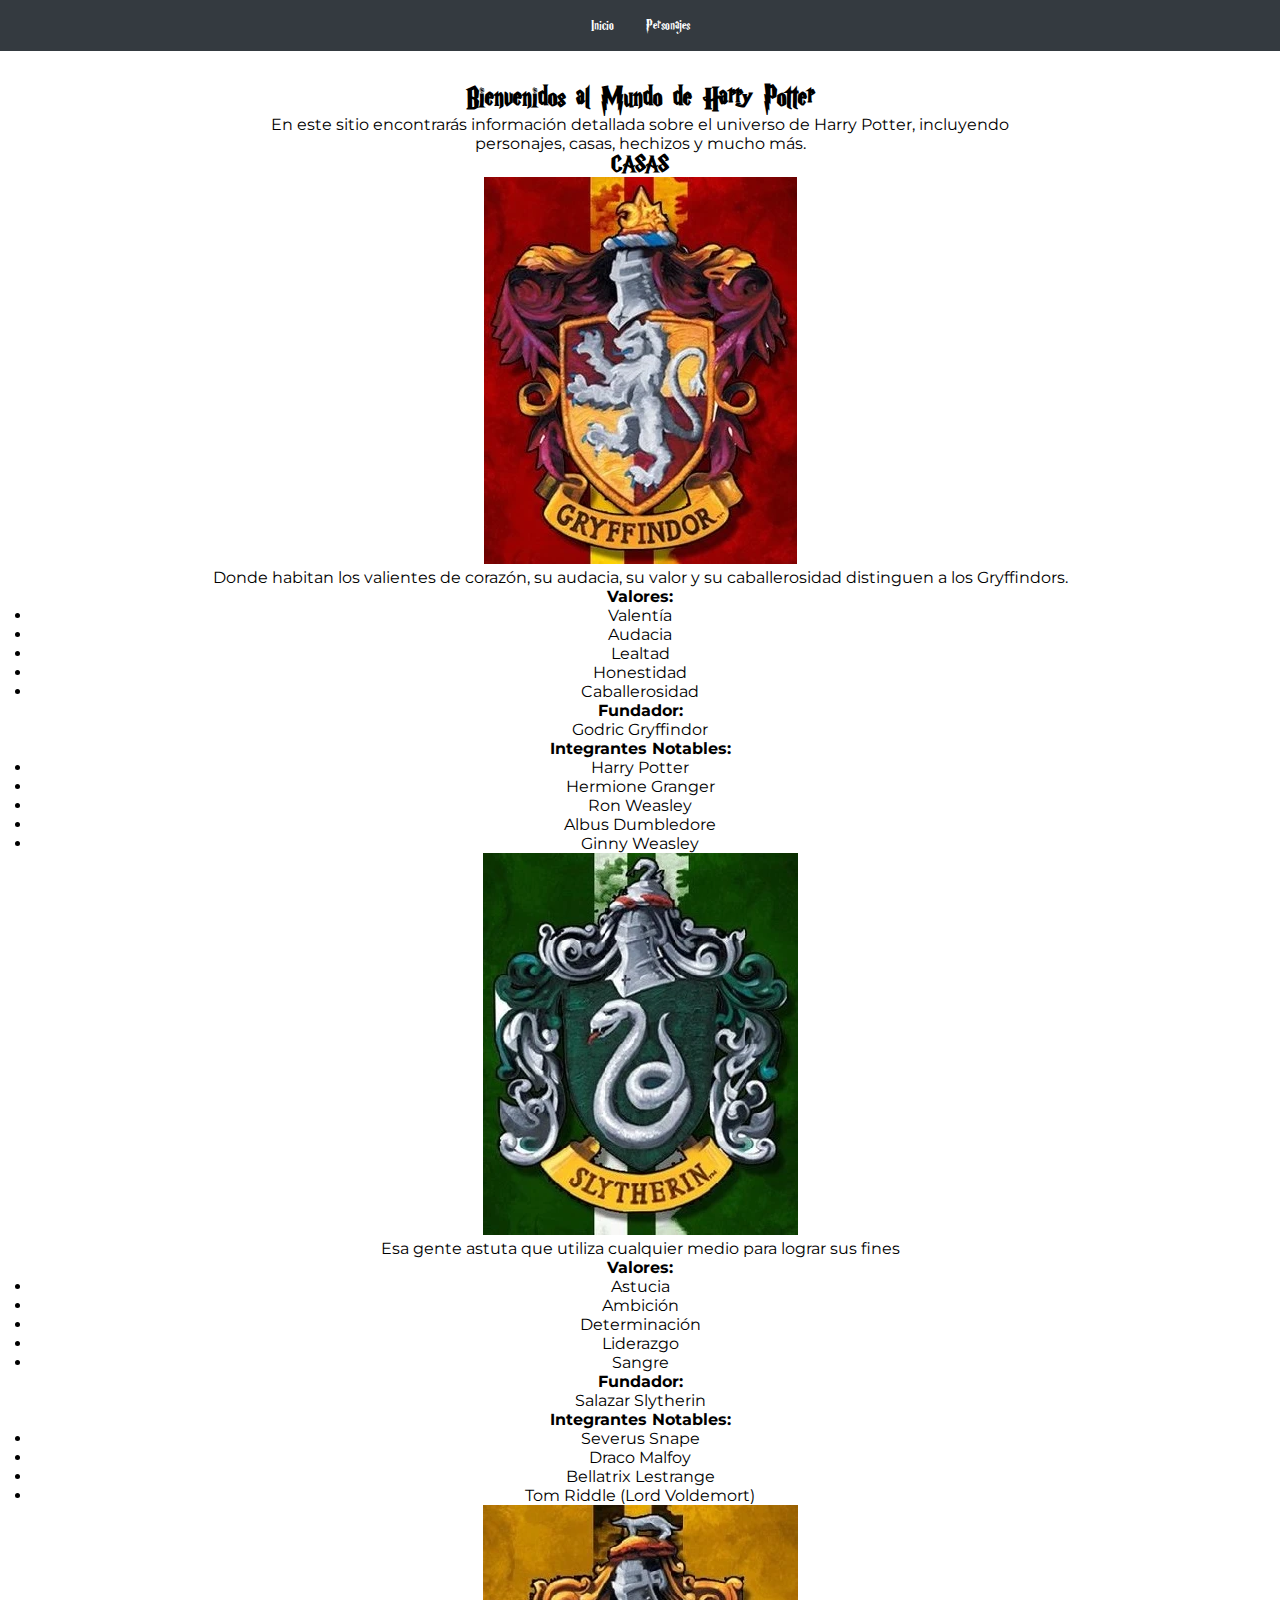
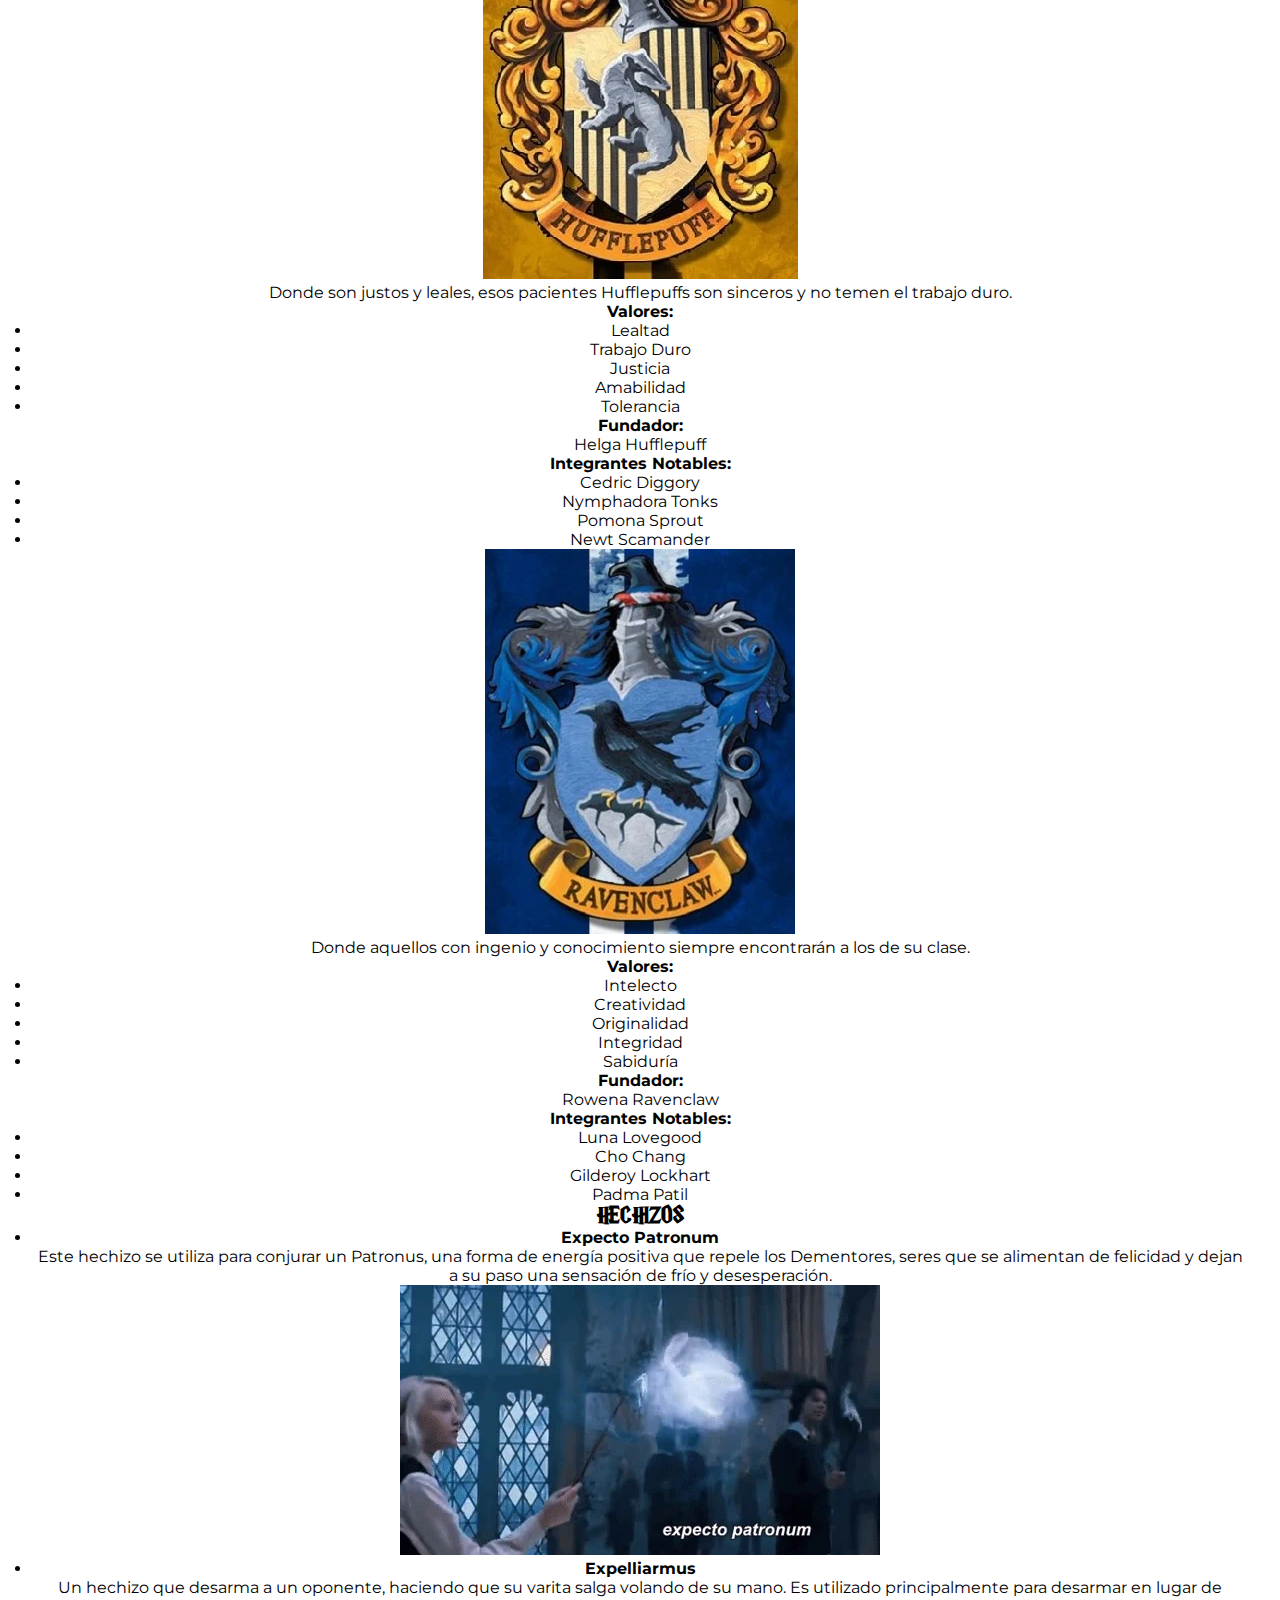
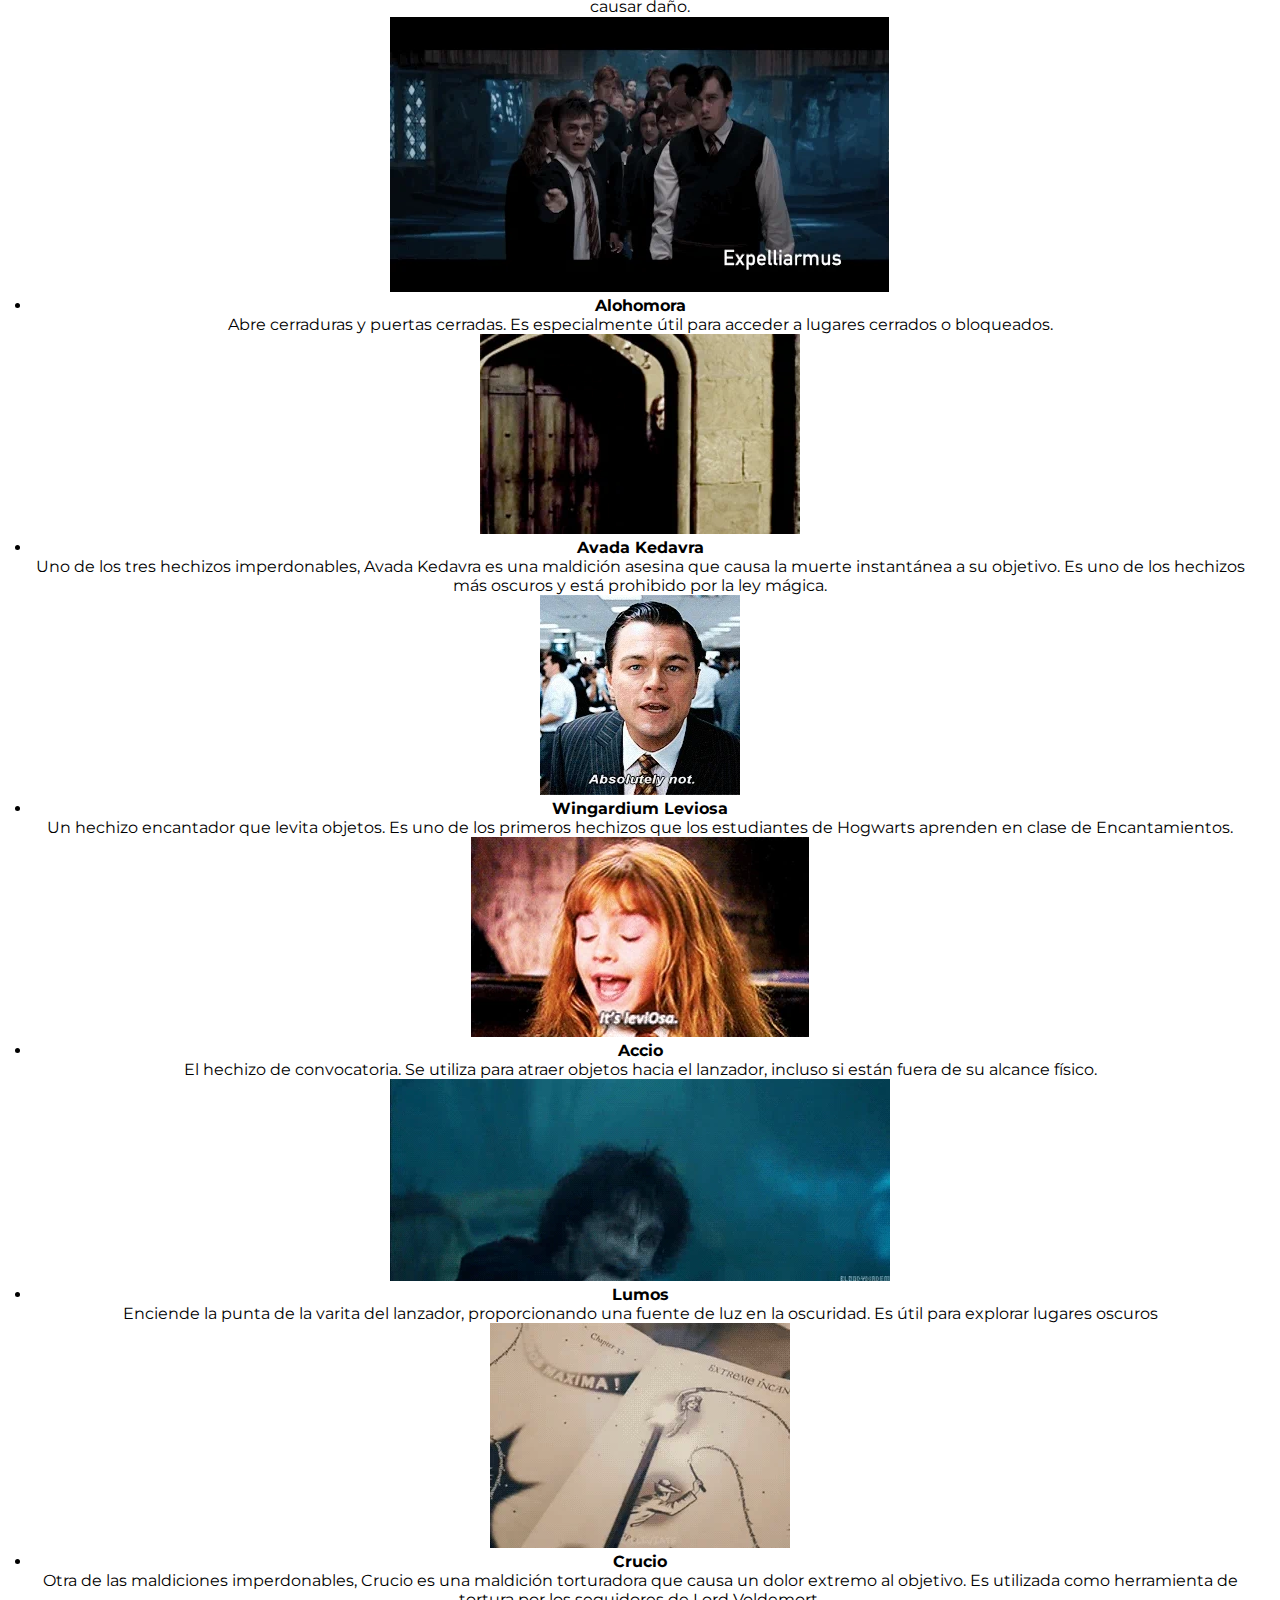
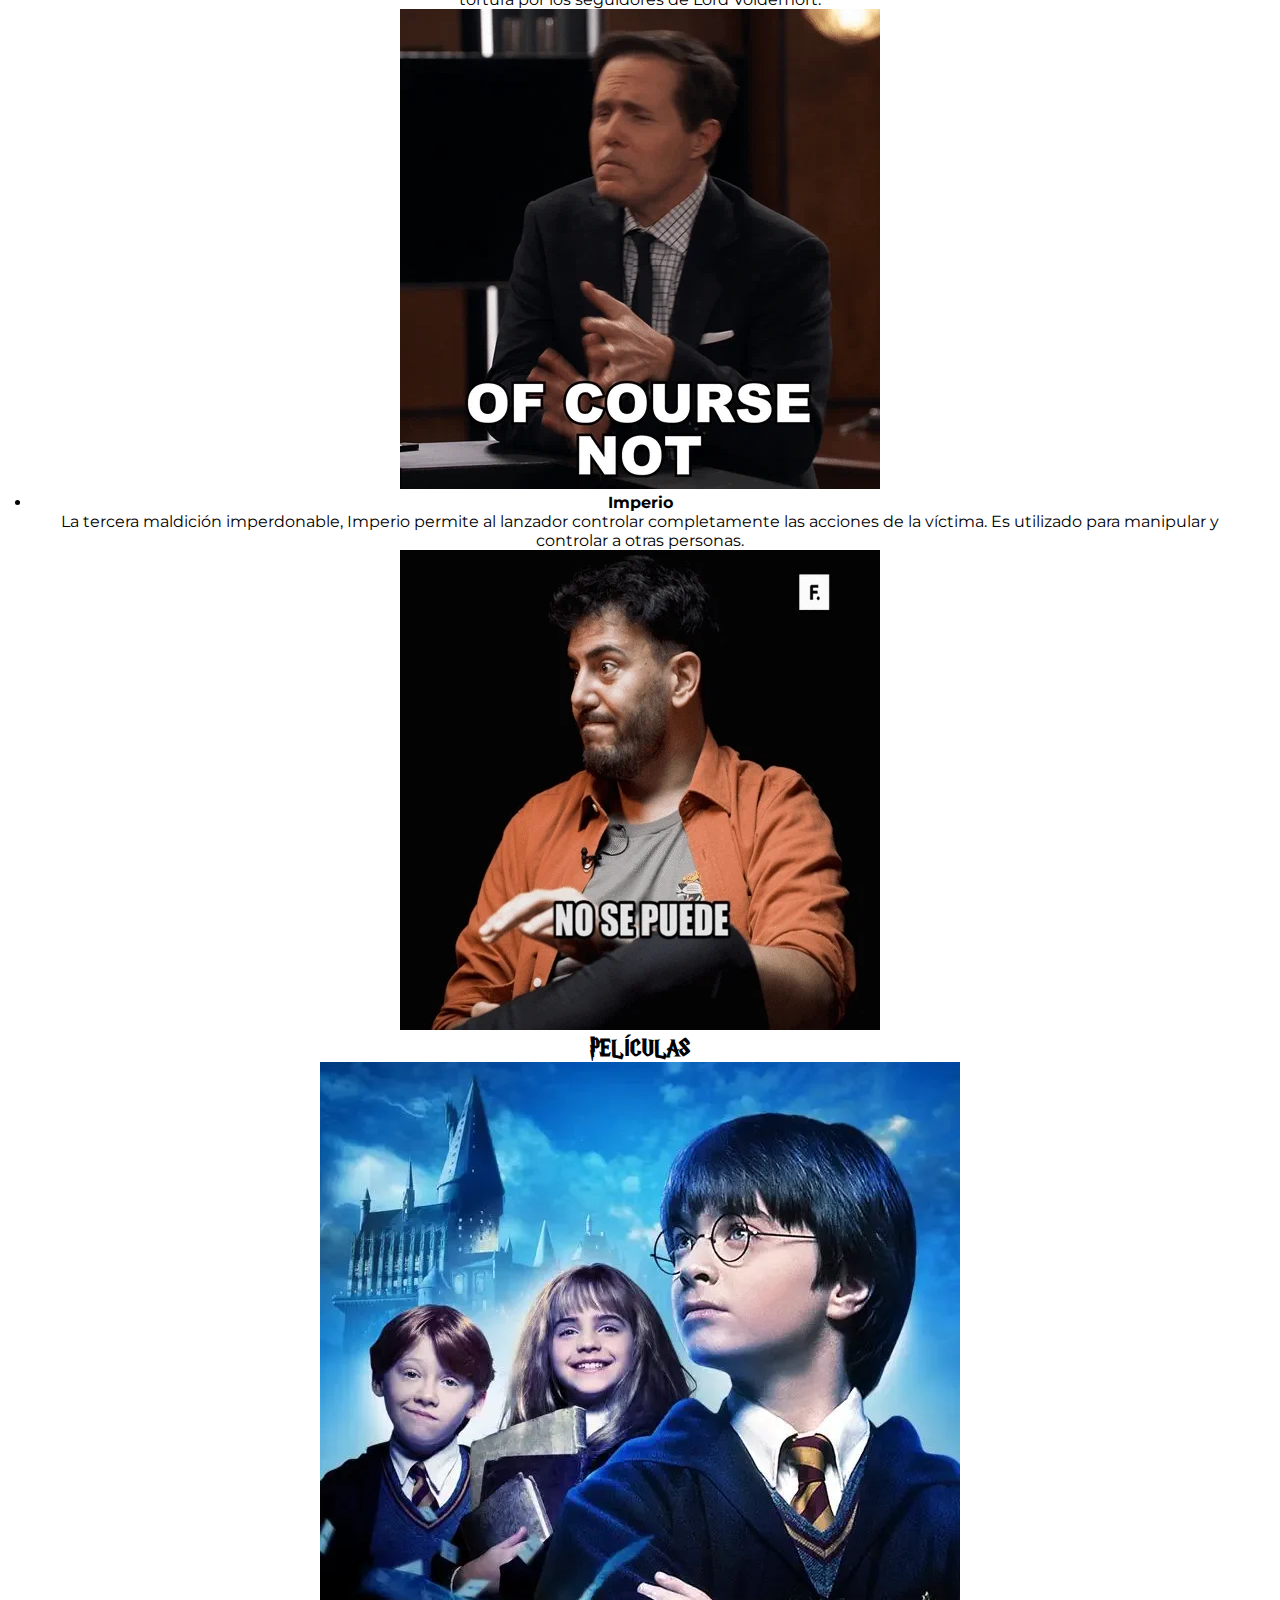
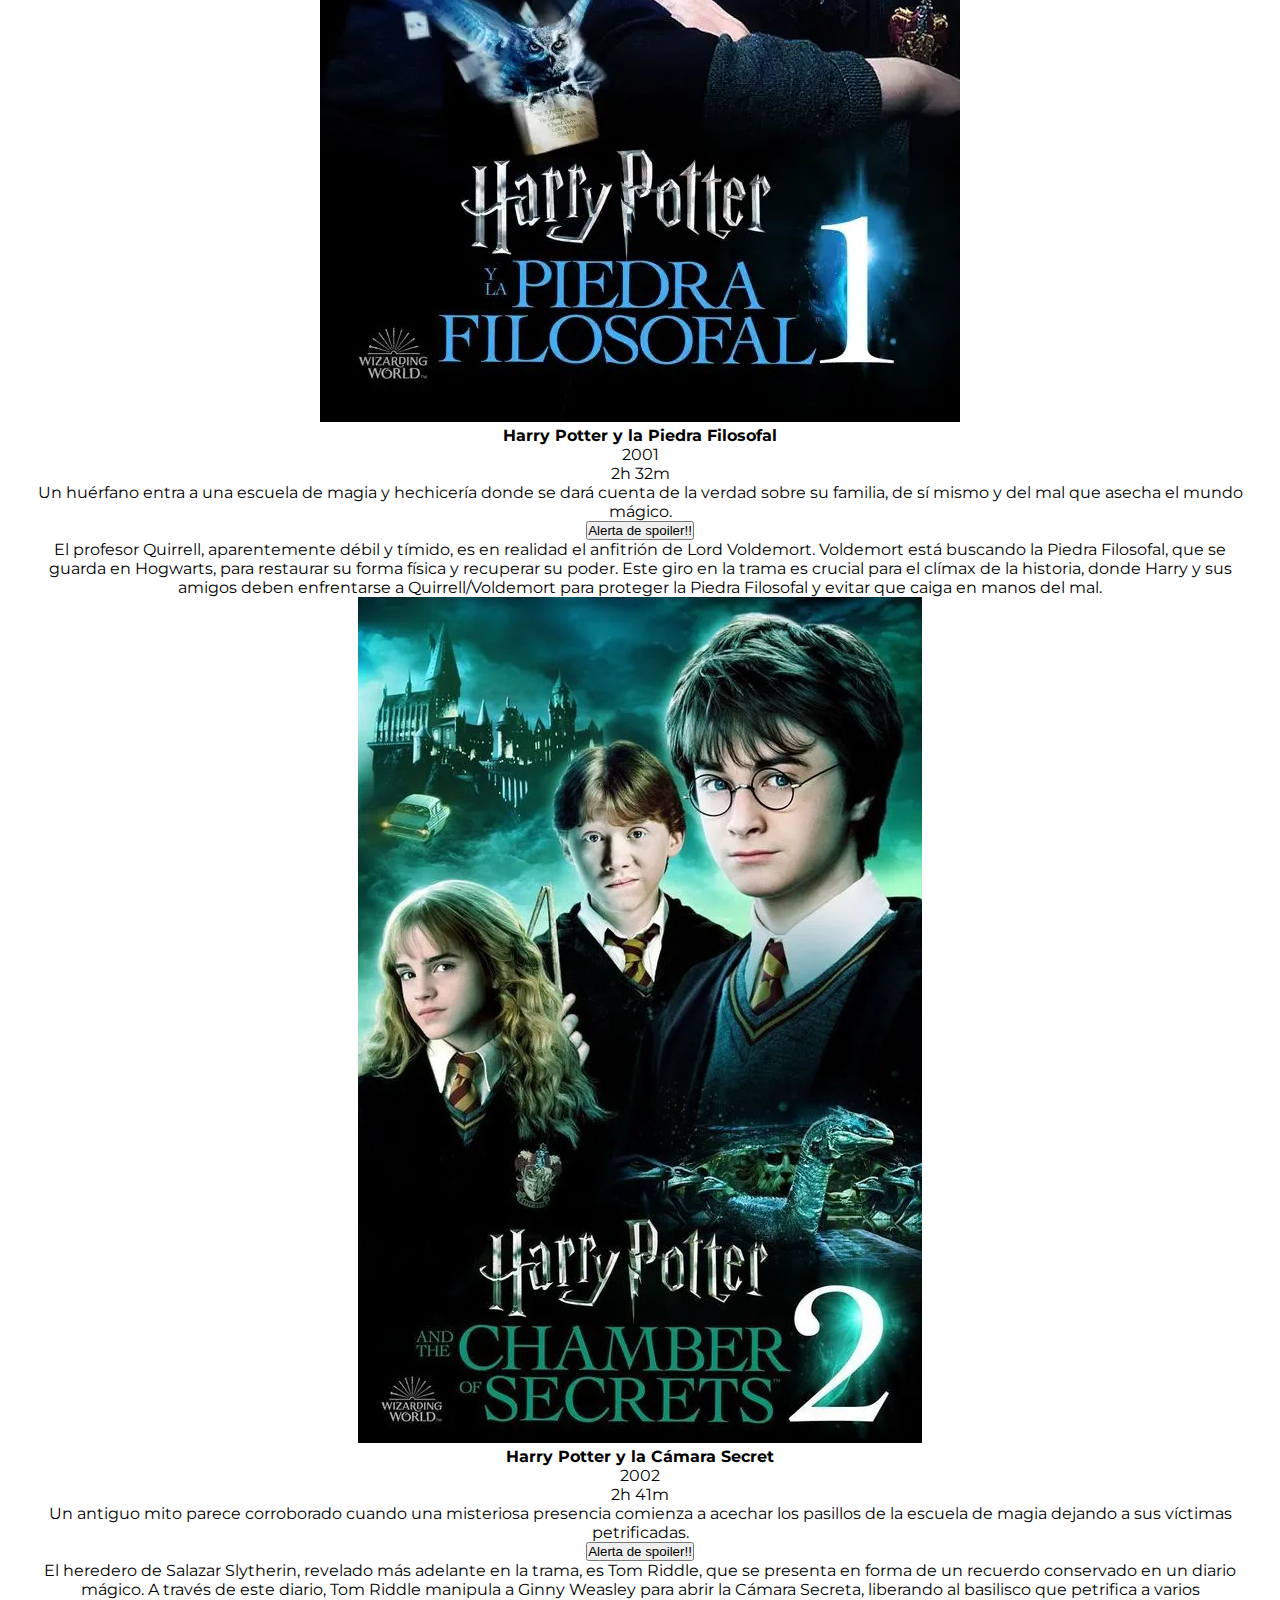
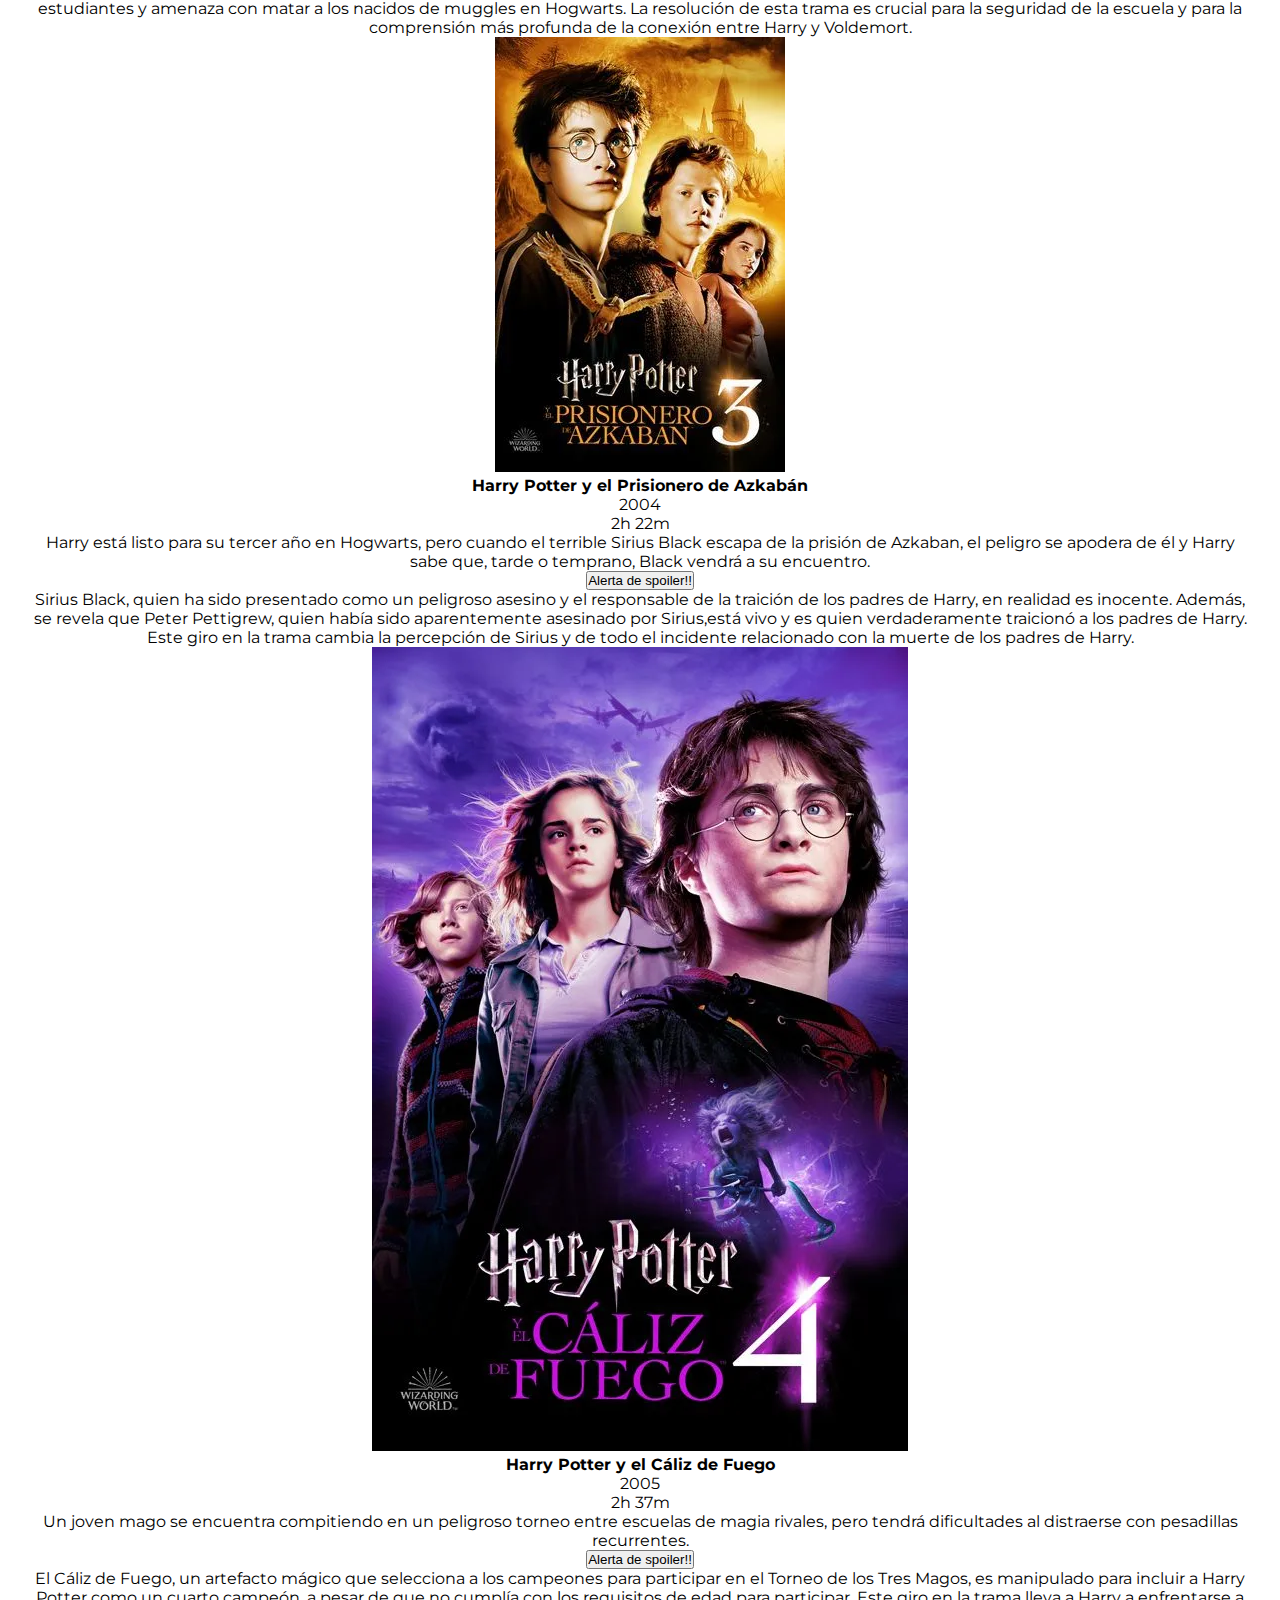
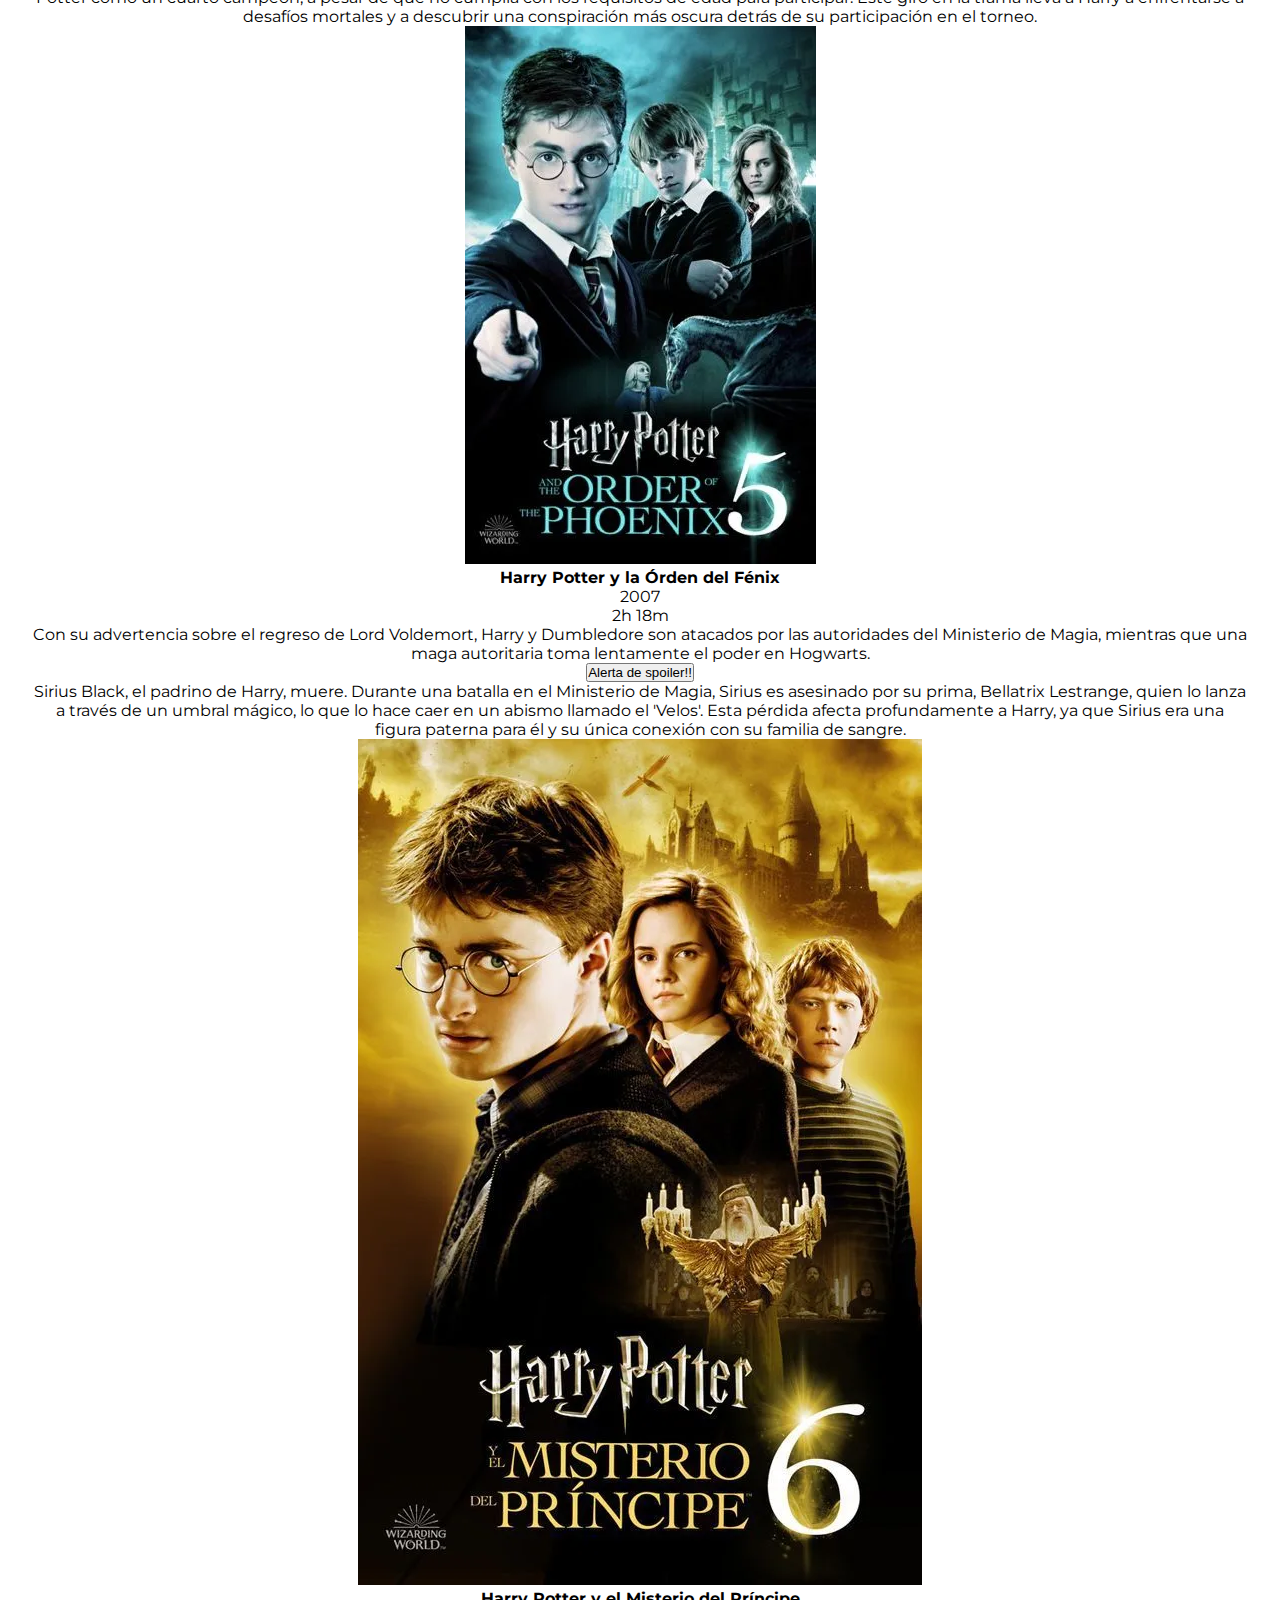
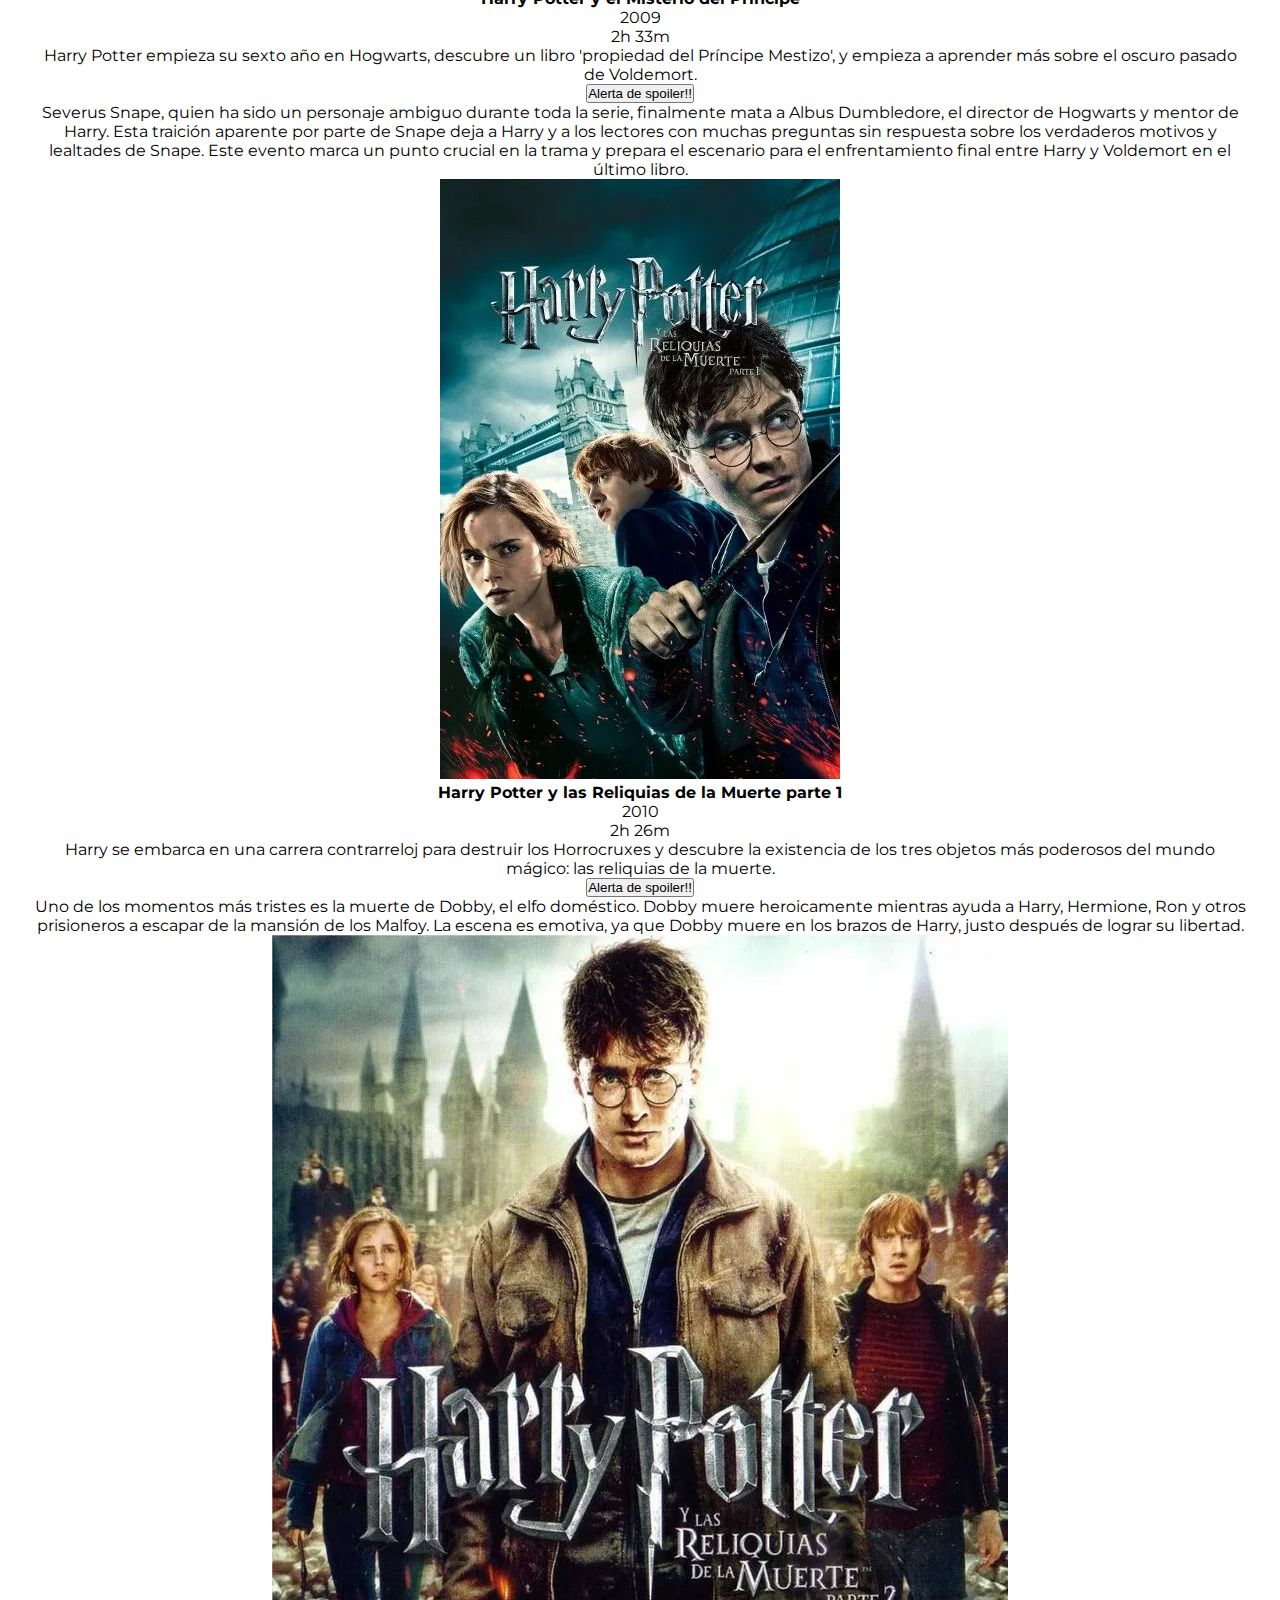
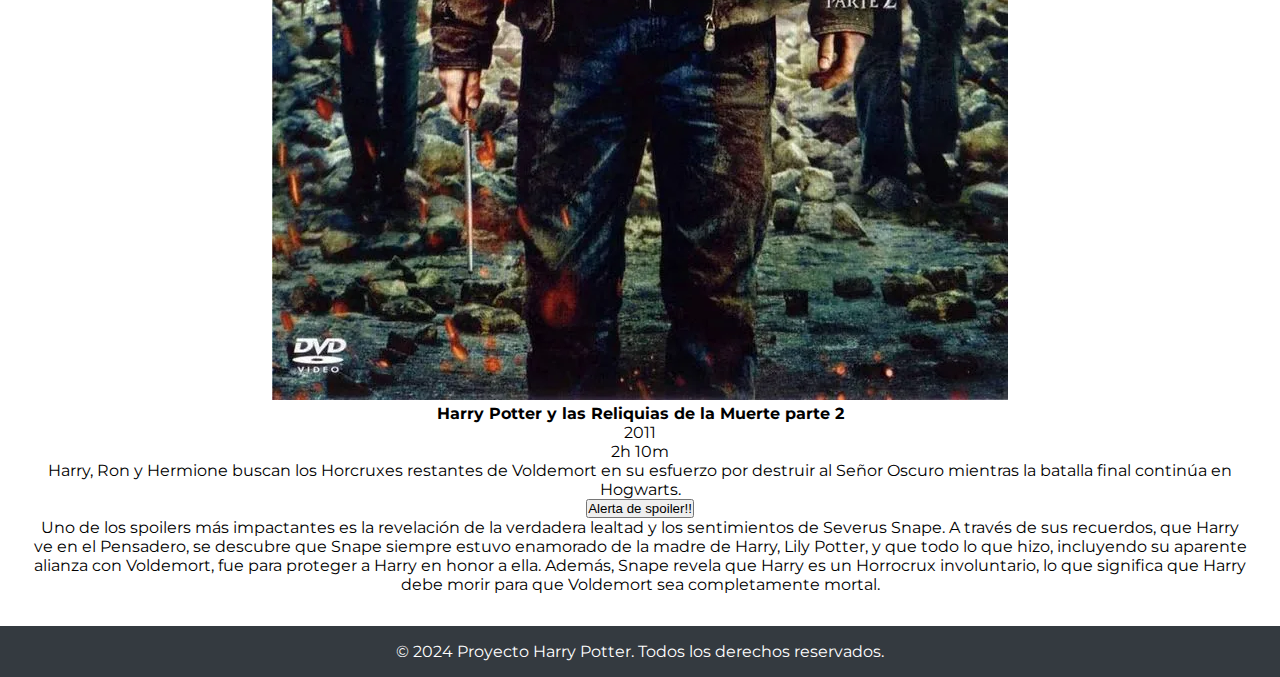
==== index.html @ 7c708129 "Render: Spells & movies from JS" ====
<!DOCTYPE html>
<html lang="es">
  <head>
    <meta charset="UTF-8" />
    <meta name="viewport" content="width=device-width, initial-scale=1.0" />
    <link rel="icon" href="./assets/img/logo/transparent-harry-potter-logo.png">
    <title>Inicio - Proyecto Harry Potter</title>
    <link rel="stylesheet" href="./styles/template.css">
    <link rel="stylesheet" href="./styles/styles.css">
    <link href='https://unpkg.com/boxicons@2.1.4/css/boxicons.min.css' rel='stylesheet'>
  </head>
  <body>
    <header>
      <nav>
        <ul>
          <li><a href="index.html">Inicio</a></li>
          <li><a href="pages/personajes.html">Personajes</a></li>
        </ul>
      </nav>
    </header>

    <main>
      <section class="s-intro">
        <h1>Bienvenidos al Mundo de Harry Potter</h1>
        <p>
          En este sitio encontrarás información detallada sobre el universo de
          Harry Potter, incluyendo personajes, casas, hechizos y mucho más.
        </p>
      </section>
      
      <!-- <section class="s-maps">
        <h2>MAPAS</h2>
        Mapas mundo/Hogwarts
         <img src="./assets/img/maps/hogwarts.webp" alt="mapa castillo Hogwarts">
         <img src="./assets/img/maps/worldofHp.webp" alt="mapa mundo Potter">
      </section> -->
      
      <section class="s-houses">
        <h2>CASAS</h2>
        <!-- casas en galería con "hover"  -->
         <div id="houses-list">

         </div>
      </section>
      <section class="s-spells">
        <h2>HECHIZOS</h2>
        <!-- Hechizos ppales con gifs?? -->
          <ul id="spells-list" class="spells-list">
            
          </ul>       
      </section>
      
      <section class="s-movies">
        <h2>PELÍCULAS</h2>
        <!-- pelis en galeria al clickear sinopsis libros con links avance "Spoiler" -->
        <div id="movies-list">

        </div>  
      </section>
      
      <!-- <section class="s-books">
        <h2>LIBROS</h2>
        libros info link compra
           <article id="HPPiedra">
              <img src="./assets/img/books/HPylPF.webp" alt="cover Harry Potter y la piedra filosofal">
              <div>
                <h4>Harry Potter y la Piedra Filosofal</h4>
                <p>Editorial Salamandra</p>
                <button><a href="https://www.penguinlibros.com/ar/tematicas/138821-libro-harry-potter-y-la-piedra-filosofal-harry-potter-1-9788498380170?mot_tcid=661499c1-da17-4079-9552-ae34aeb5b2e5">Ir a comprar</a></button>
              </div> 
           </article>
          <article id="HPCamara">
            <img src="./assets/img/books/HPylaCS.webp" alt="cover Harry Potter y la cámara secreta">
            <div>
              <h4>Harry Potter y la Cámara Secrerta</h4>
              <p>Editorial Salamandra</p>
              <button><a href="https://www.penguinlibros.com/ar/tematicas/138824-libro-harry-potter-y-la-camara-secreta-harry-potter-2-9788498380187?mot_tcid=c4a3f0be-fd20-4c23-80f0-183c20d3851b">Ir a comprar</a></button>
            </div>
          </article>
          <article id="HPPrisionero">
            <img src="./assets/img/books/HPyelPdA.webp" alt="cover Harry Potter y el prisionero de Azkabán">
            <div>
              <h4>Harry Potter y el Prisionero de Azkabán</h4>
              <p>Editorial Salamandra</p>
              <button><a href="https://www.penguinlibros.com/ar/tematicas/138827-libro-harry-potter-y-el-prisionero-de-azkaban-harry-potter-3-9788498380194?mot_tcid=45c04d23-43ab-4263-8981-a392ae47c925">Ir a comprar</a></button>
            </div>
          </article>
          <article id="HPCaliz">
            <img src="./assets/img/books/HPyelCdF.webp" alt="cover Harry Potter y el cáliz de Fuego">
            <div>
              <h4>Harry Potter y el Cáliz de Fuego</h4>
              <p>Editorial Salamandra</p>
              <button><a href="https://www.penguinlibros.com/ar/tematicas/138830-libro-harry-potter-y-el-caliz-de-fuego-harry-potter-4-9788498380200?mot_tcid=15b1ecff-e3a3-4f03-b266-d6f045ed9709">Ir a comprar</a></button>
            </div>
          </article>
          <article id="HPOrden">
            <img src="./assets/img/books/HPylaOdF.webp" alt="cover Harry Potter y la órden del fénix">
            <div>
              <h4>Harry Potter y la Órden del Fénix</h4>
              <p>Editorial Salamandra</p>
              <button><a href="https://www.penguinlibros.com/ar/tematicas/138833-libro-harry-potter-y-la-orden-del-fenix-harry-potter-5-9788498380217?mot_tcid=8c77071d-e00b-4d95-a41f-e22f722a4307">Ir a comprar</a></button>
            </div>
          </article>
          <article id="HPPrincipe">
            <img src="./assets/img/books/HPyelMdP.webp" alt="cover Harry Potter y el misterio del príncipe">
            <div>
              <h4>Harry Potter y el Misterio del Príncipe</h4>
              <p>Editorial Salamandra</p>
              <button><a href="https://www.penguinlibros.com/ar/tematicas/138147-libro-harry-potter-y-el-misterio-del-principe-harry-potter-6-9788478889921?mot_tcid=73e9031b-f6e4-4886-bbc0-13a3a4026580">Ir a comprar</a></button>
            </div>
          </article>
          <article id="HPReliquias">
            <img src="./assets/img/books/HPylRdlM.webp" alt="cover Harry Potter y las reliquias de la muerte">
            <div>
              <h4>Harry Potter y las Reliquias de la Muerte</h4>
              <p>Editorial Salamandra</p>
              <button><a href="https://www.penguinlibros.com/ar/tematicas/166024-libro-harry-potter-y-las-reliquias-de-la-muerte-harry-potter-7-9789878000190?mot_tcid=afad58d3-4a6e-44c5-b091-18bcf90e4739">Ir a comprar</a></button>
            </div>
          </article>
      </section>
      
      <section class="s-auth">
        <h3>AUTORA</h3>
        Autora bio/fecha/sagas/web pers/link wiki(+info)
        <div><img src="./assets/img/jkrowling/jkrowling.webp" alt="imagen jk rowling"></div>
        <div>
          <h3>J. K. Rowling</h3>
          <p>Joanne Kathleen Rowling, quien escribe bajo los seudónimos de J. K. Rowling y Robert Galbraith, es una escritora,
          productora de cine y guionista británica, conocida por ser la autora de la serie de libros Harry Potter, que han
          superado los quinientos millones de ejemplares vendidos.</p>
          <p>Nacimiento: 31 de julio de 1965 (edad 58 años), Yate, Reino Unido</p>
          <ul>Sagas como Robert Galbraith: Serie Cormoran Strike
            <li>El canto del cuco (18 de abril de 2013)</li>
            <li>El gusano de seda (19 de julio de 2014)</li>
            <li>El oficio del mal (20 de octubre de 2015)</li>
            <li>Blanco letal (18 de septiembre de 2018)</li>
            <li>Sangre turbia (15 de septiembre de 2020)</li>
            <li>The Ink Black Heart (30 de agosto de 2022)</li>
          </ul>     
          <p>Web pesonal: <a href="https://www.jkrowling.com/">https://www.jkrowling.com/</a></p>
          <p><a href="https://es.wikipedia.org/wiki/J._K._Rowling">Más info</a></p>
        </div>
      </section> --> 

    <script src="./app/index.js"></script>
    </main>
    <footer>
      <p>&copy; 2024 Proyecto Harry Potter. Todos los derechos reservados.</p>
    </footer>
  </body>
</html>
---- styles/template.css ----
* {
    margin: 0;
    padding: 0;
    box-sizing: border-box;
}

@font-face {
    font-family: HARRYP;
    src: url(../assets/fonts/HARRYP__.TTF);
}

@font-face {
    font-family: Montserrat;
    src: url(../assets/fonts/Montserrat-VariableFont_wght.ttf);
}

:root {
    --primary-color-dark: #121212;
    --secondary-color-dark: #2b2e2c;
    --tertiary-color-dark: #4a4a4a;
    --complementary-color-dark: #f1cb3e;
    --text-color-dark: #f2f2f2;
    --primary-color-light: #2d6d91;
    --secondary-color-light: #e4f0e8;
    --tertiary-color-light: #3b8fbf;
    --complementary-color-light: #f1cb3e;
    --text-color-light: #0a0a0a;
    --font-family-titles: HARRYP,
        Gillman Sans,
        'Segoe UI',
        Tahoma,
        Geneva,
        Verdana,
        sans-serif;
    --font-family-texts: Montserrat,
        'Gill Sans',
        'Gill Sans MT',
        Calibri,
        'Trebuchet MS',
        sans-serif;
}

h1,
h2,
h3,
a {
    font-family: var(--font-family-titles);
}

p, h4, li, ul {
    font-family: var(--font-family-texts);
}
---- styles/styles.css ----
header {
  background-color: #343a40;
  color: white;
  padding: 1em 0;
}

nav ul {
  list-style: none;
  display: flex;
  justify-content: center;
  padding: 0;
}

nav ul li {
  margin: 0 1em;
}

nav ul li a {
  color: white;
  text-decoration: none;
}

main {
  padding: 2em;
  text-align: center;
}

.s-intro {
  max-width: 800px;
  margin: 0 auto;
}

footer {
  background-color: #343a40;
  color: white;
  text-align: center;
  padding: 1em 0;
  /* position: fixed; 
  width: 100%;
  bottom: 0; */
}
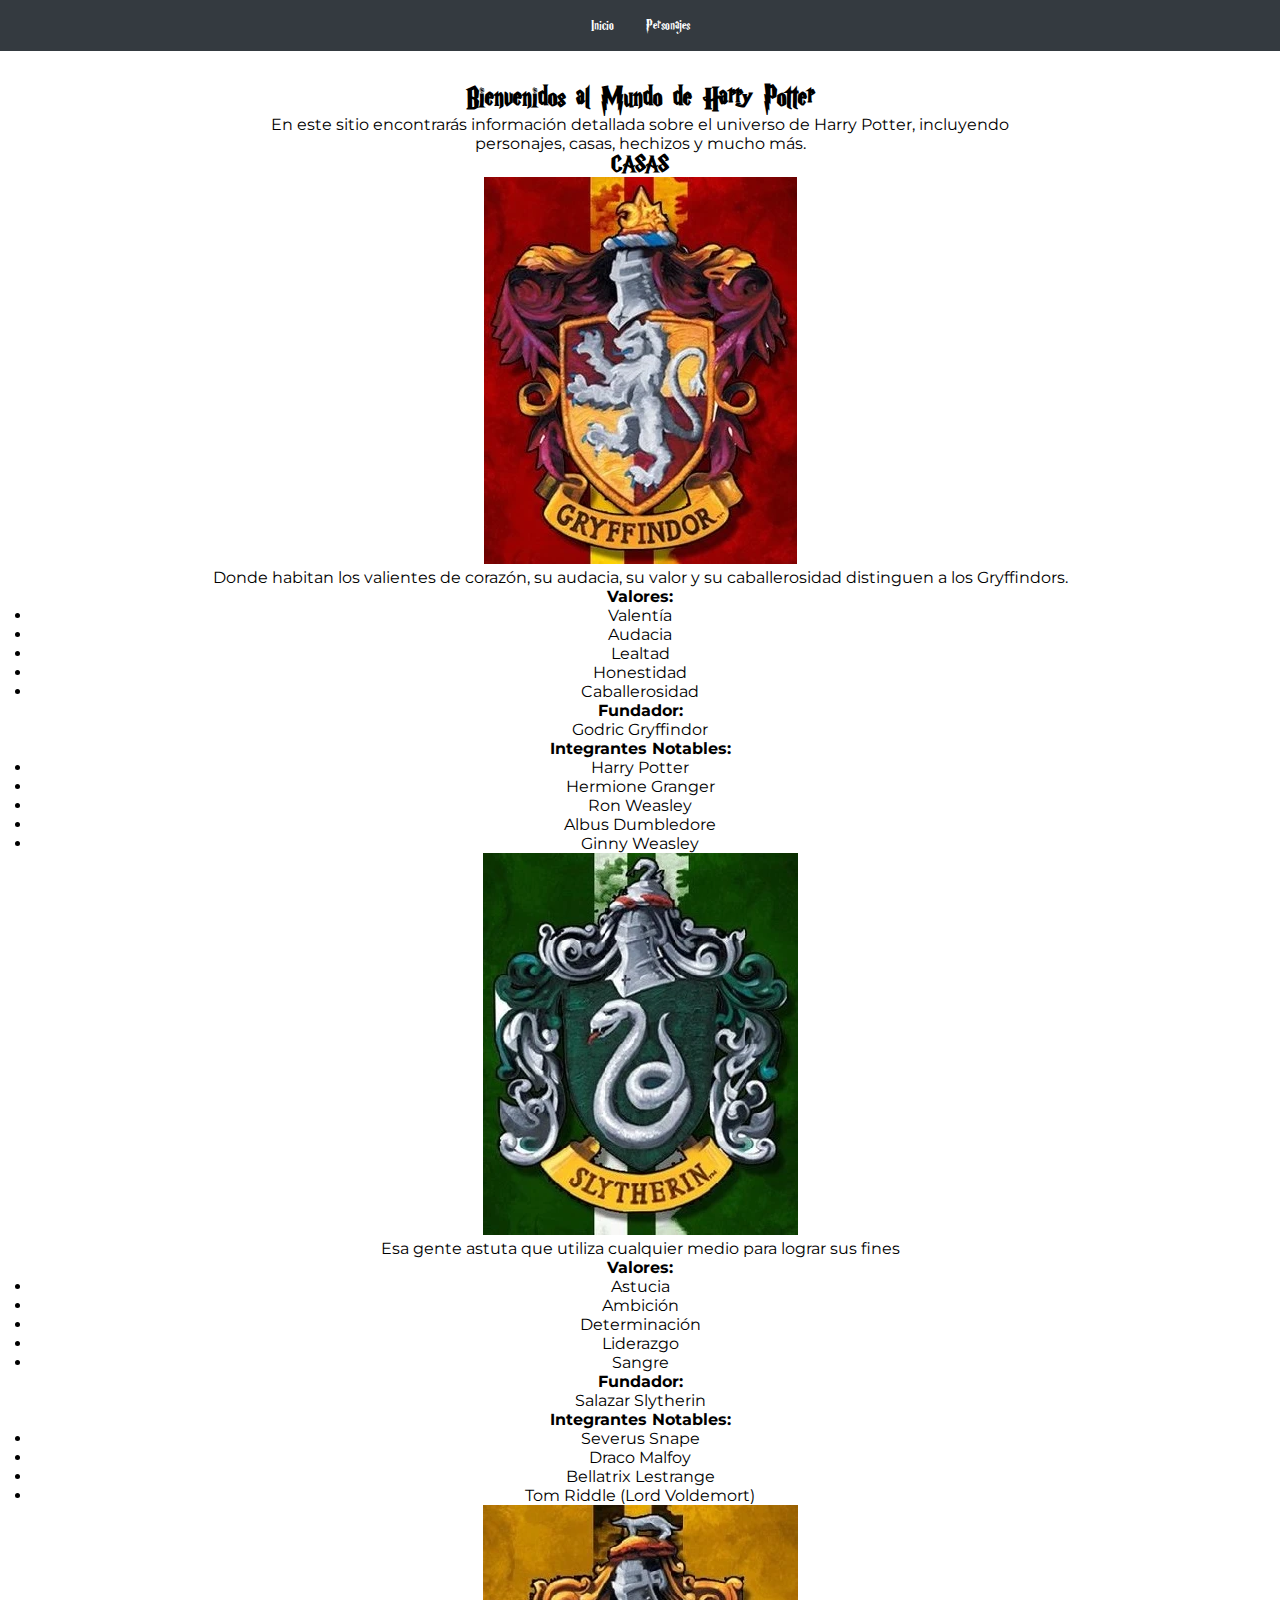
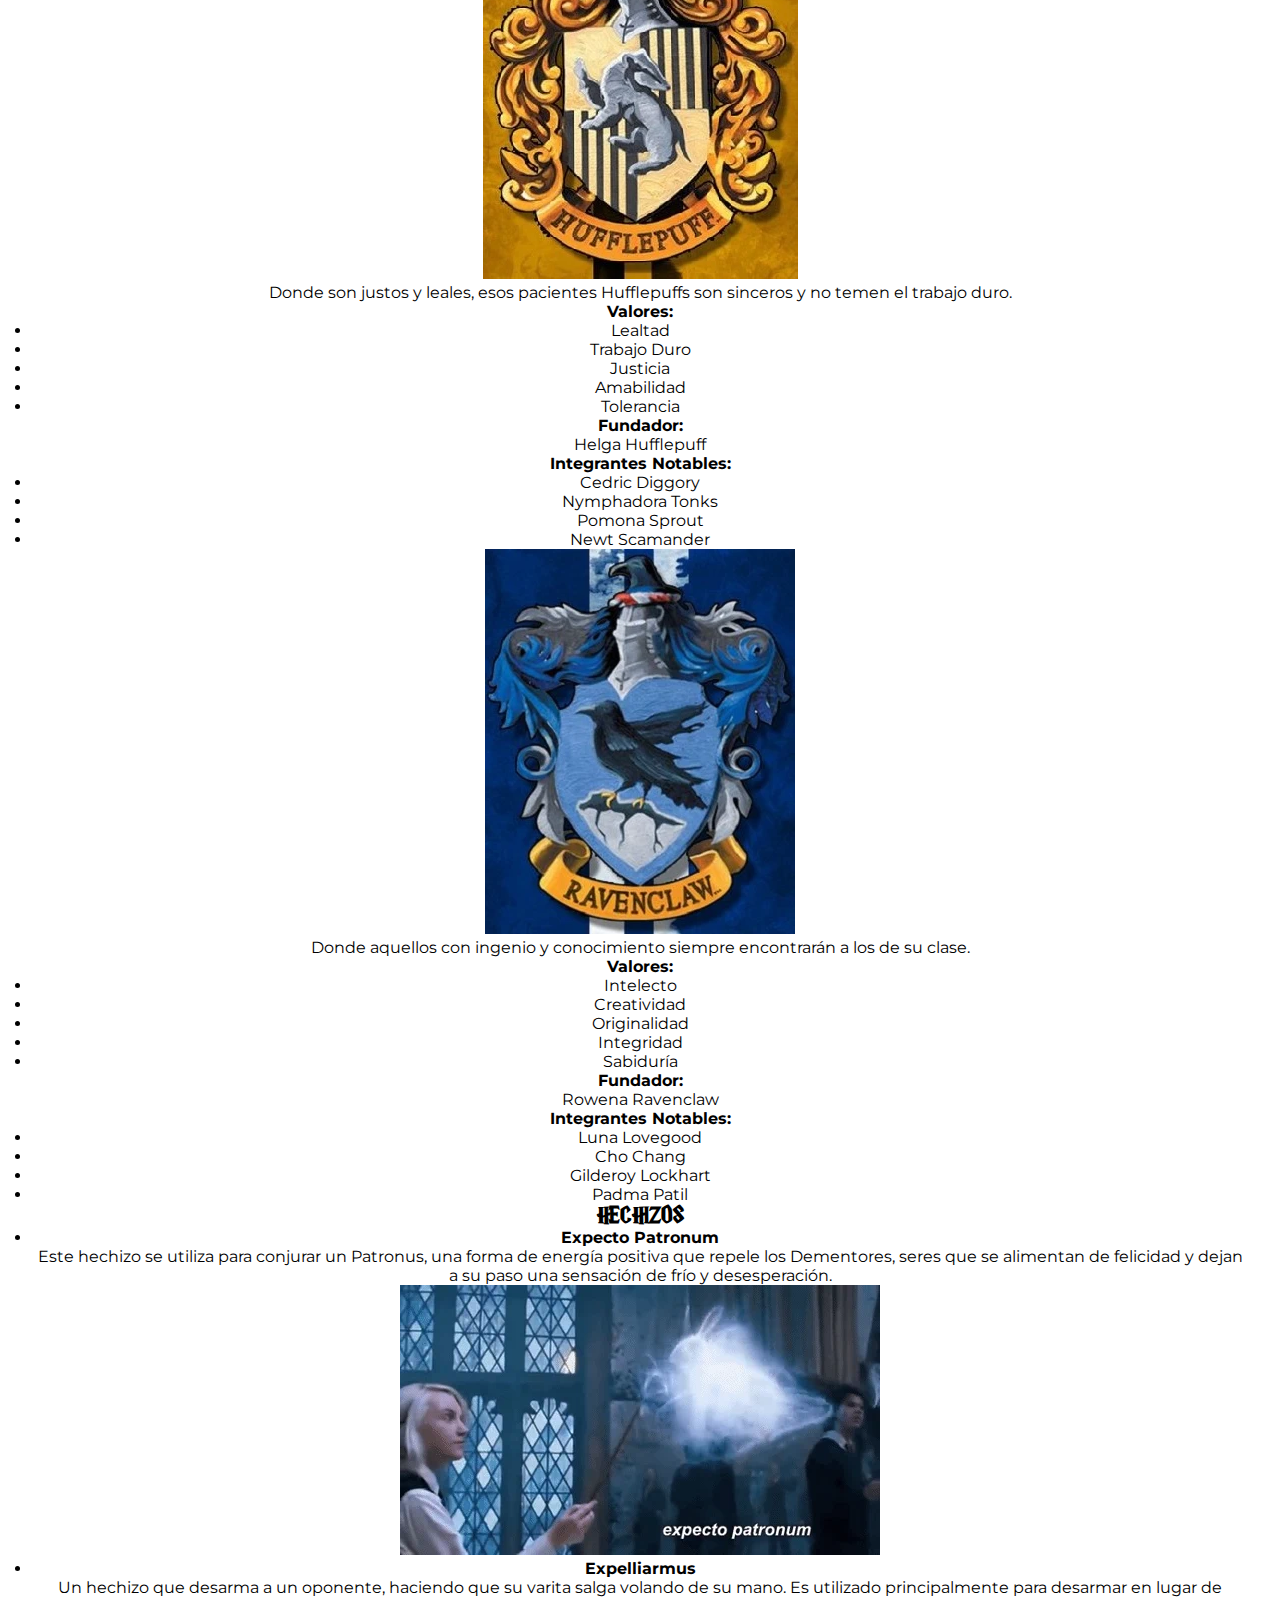
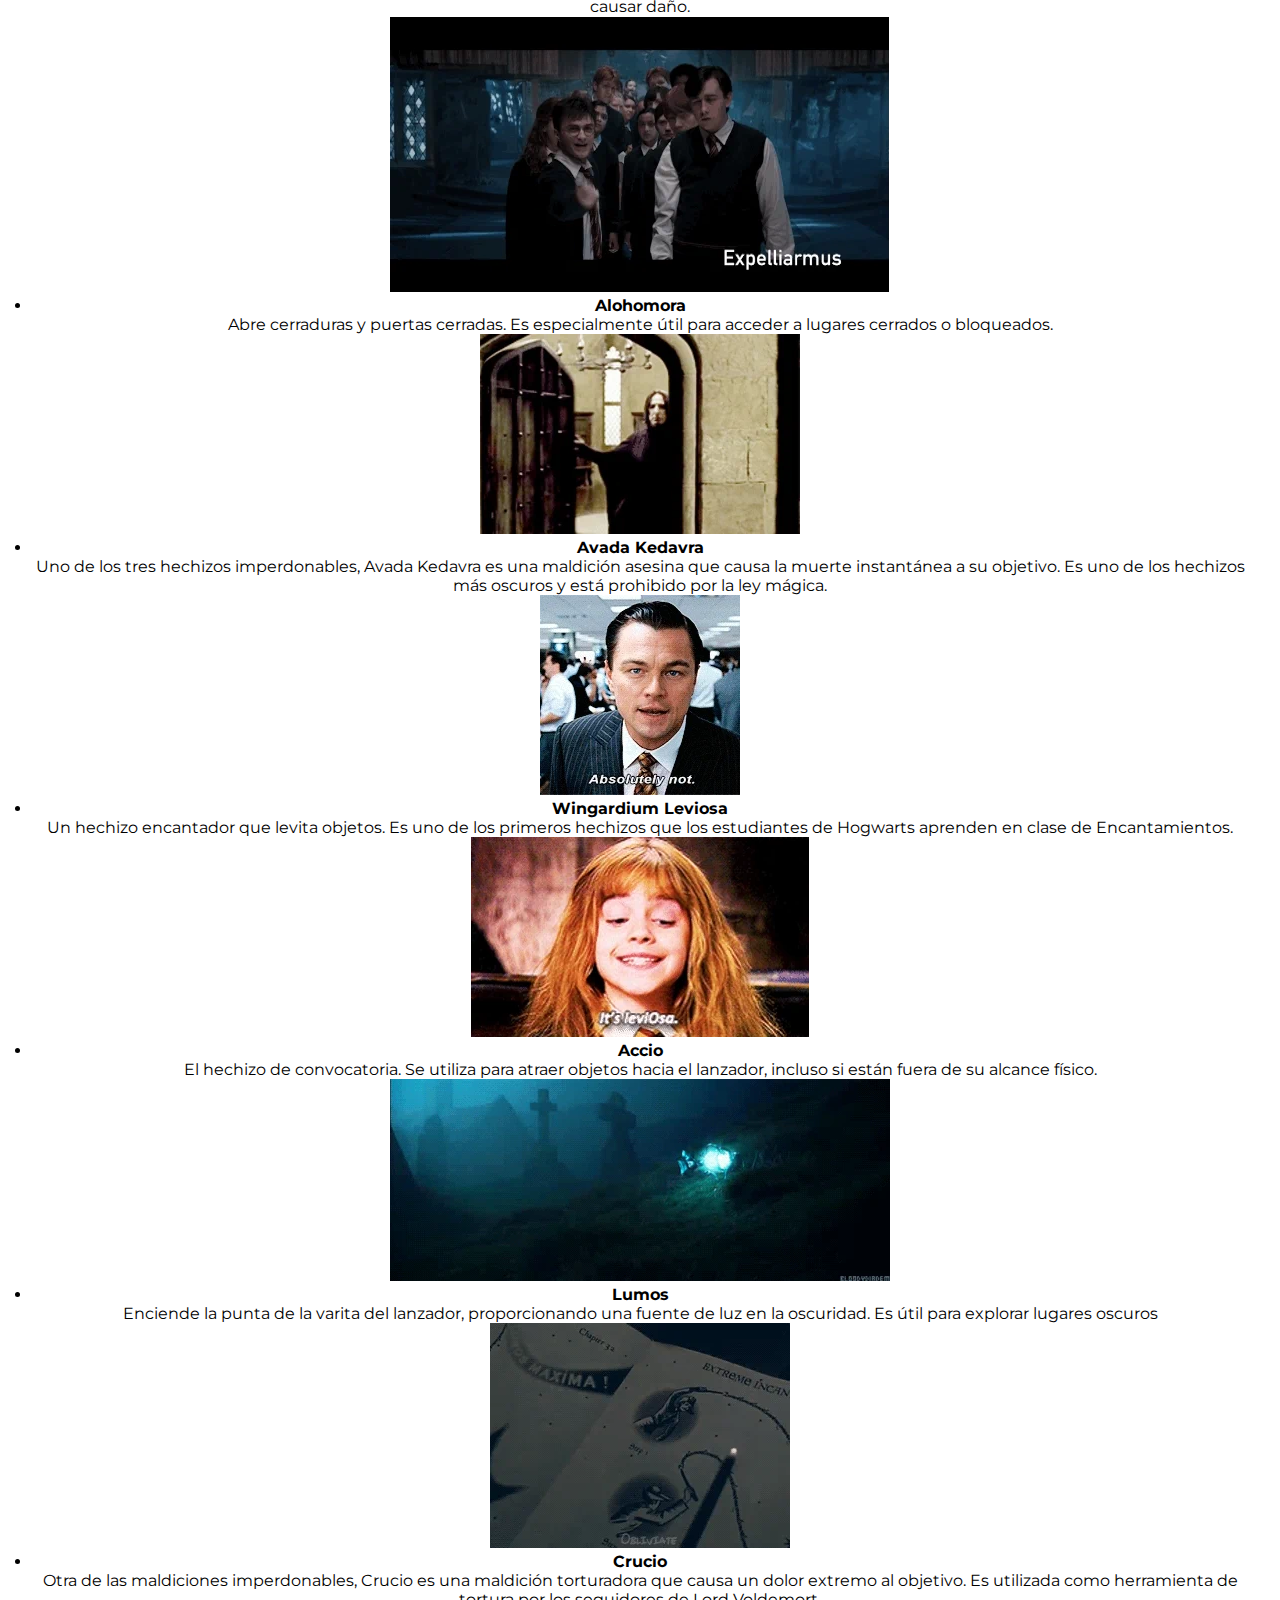
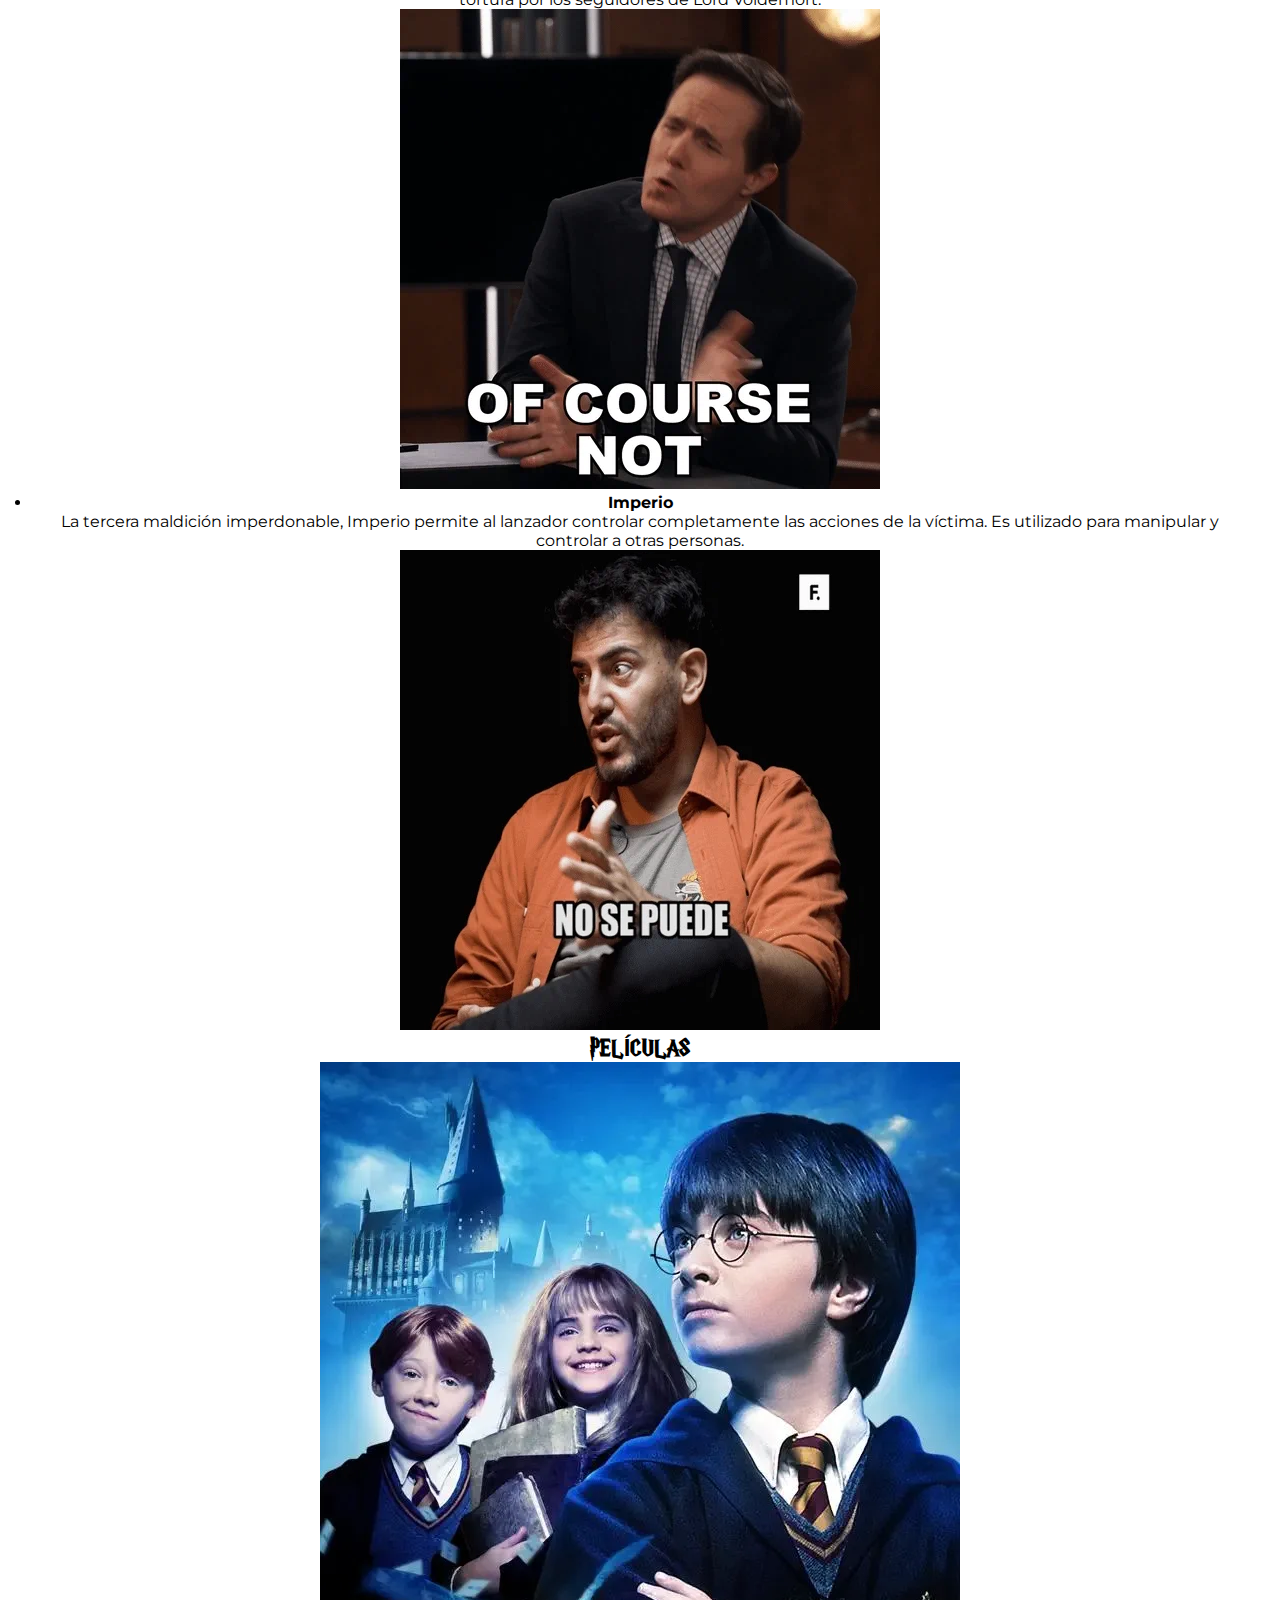
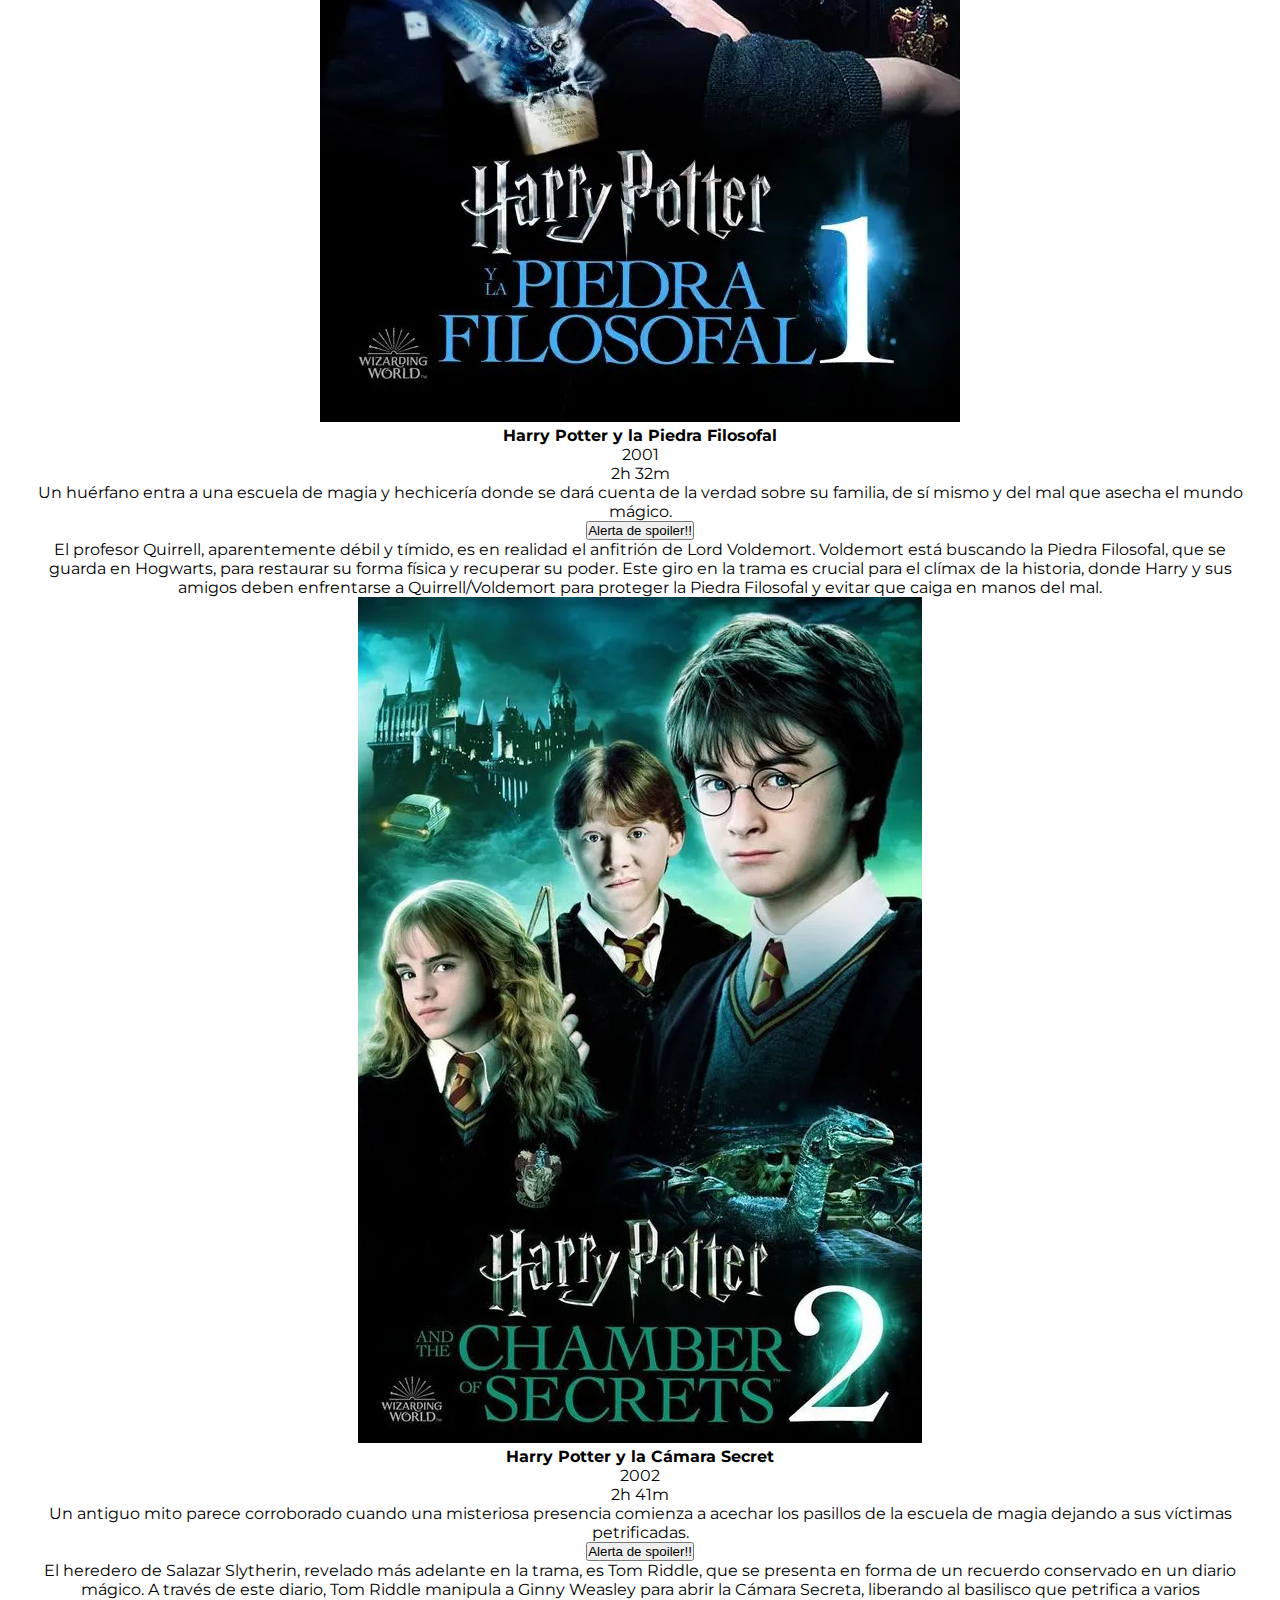
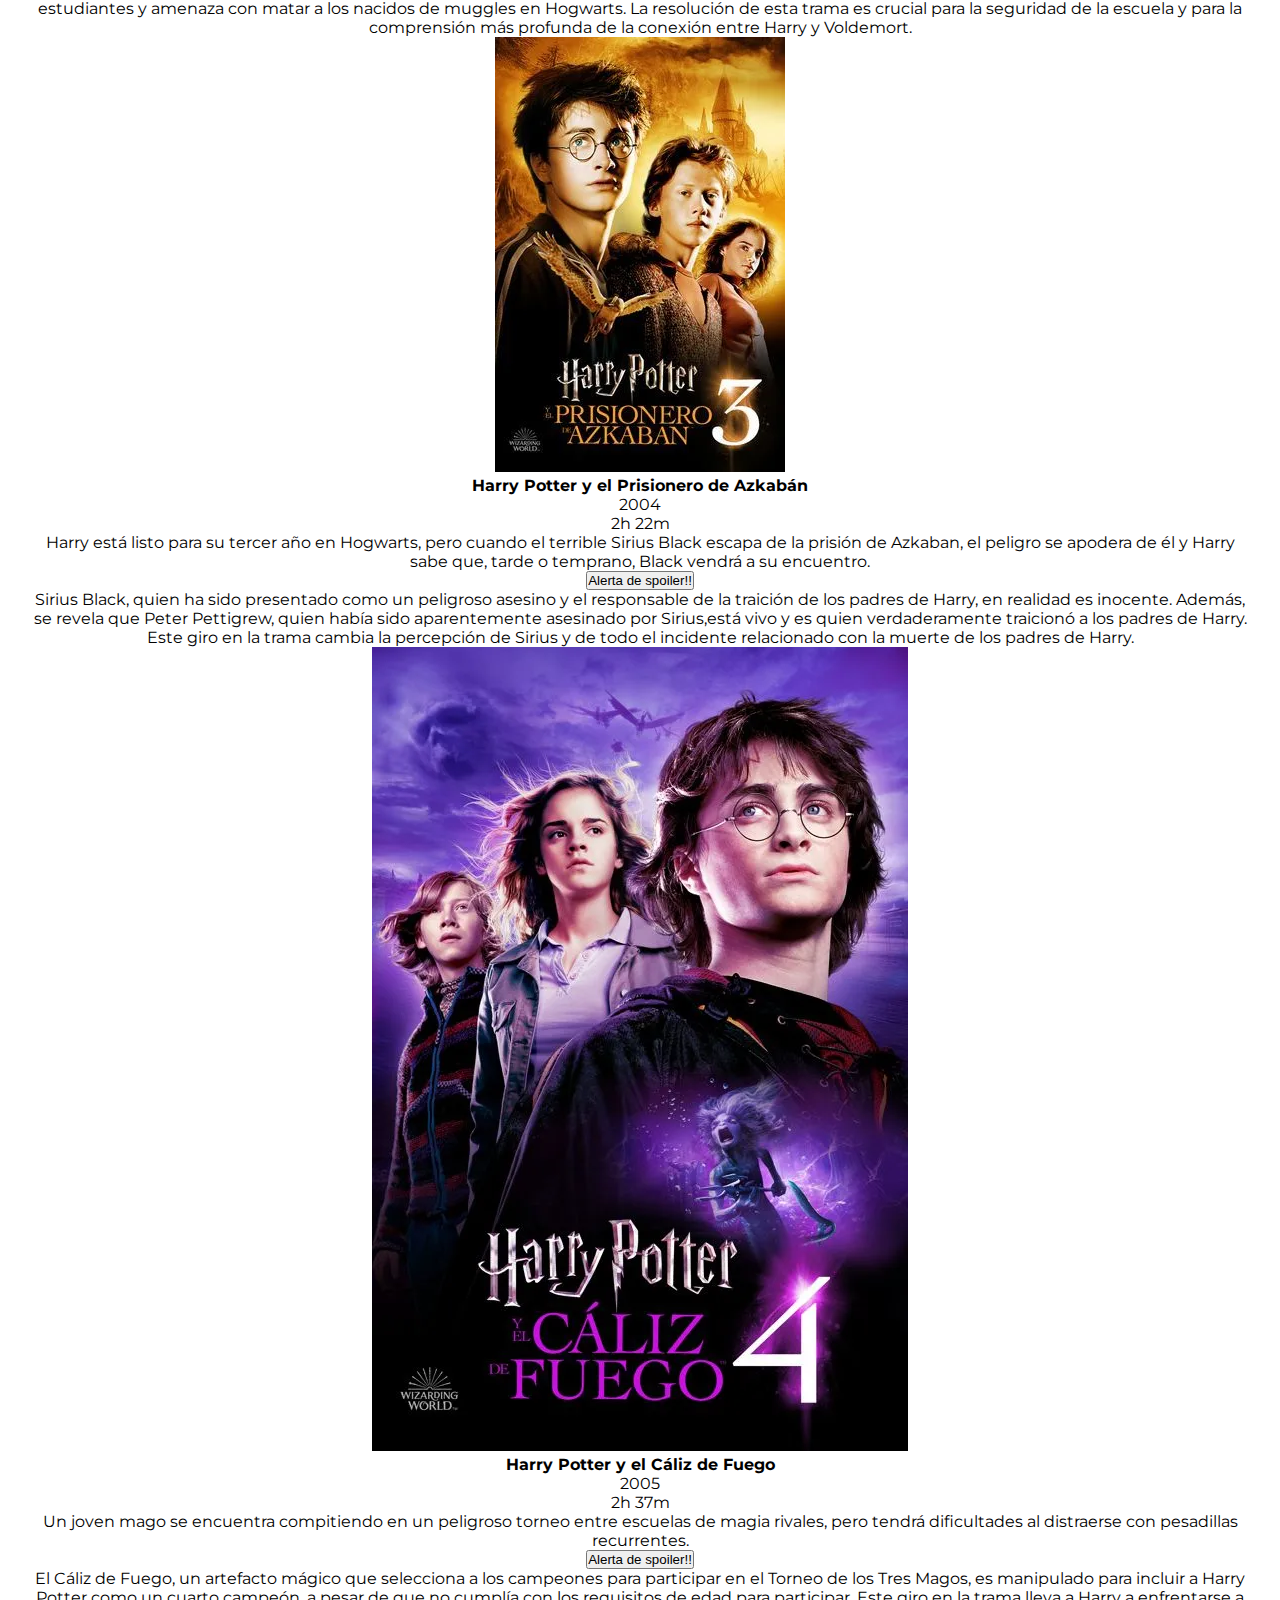
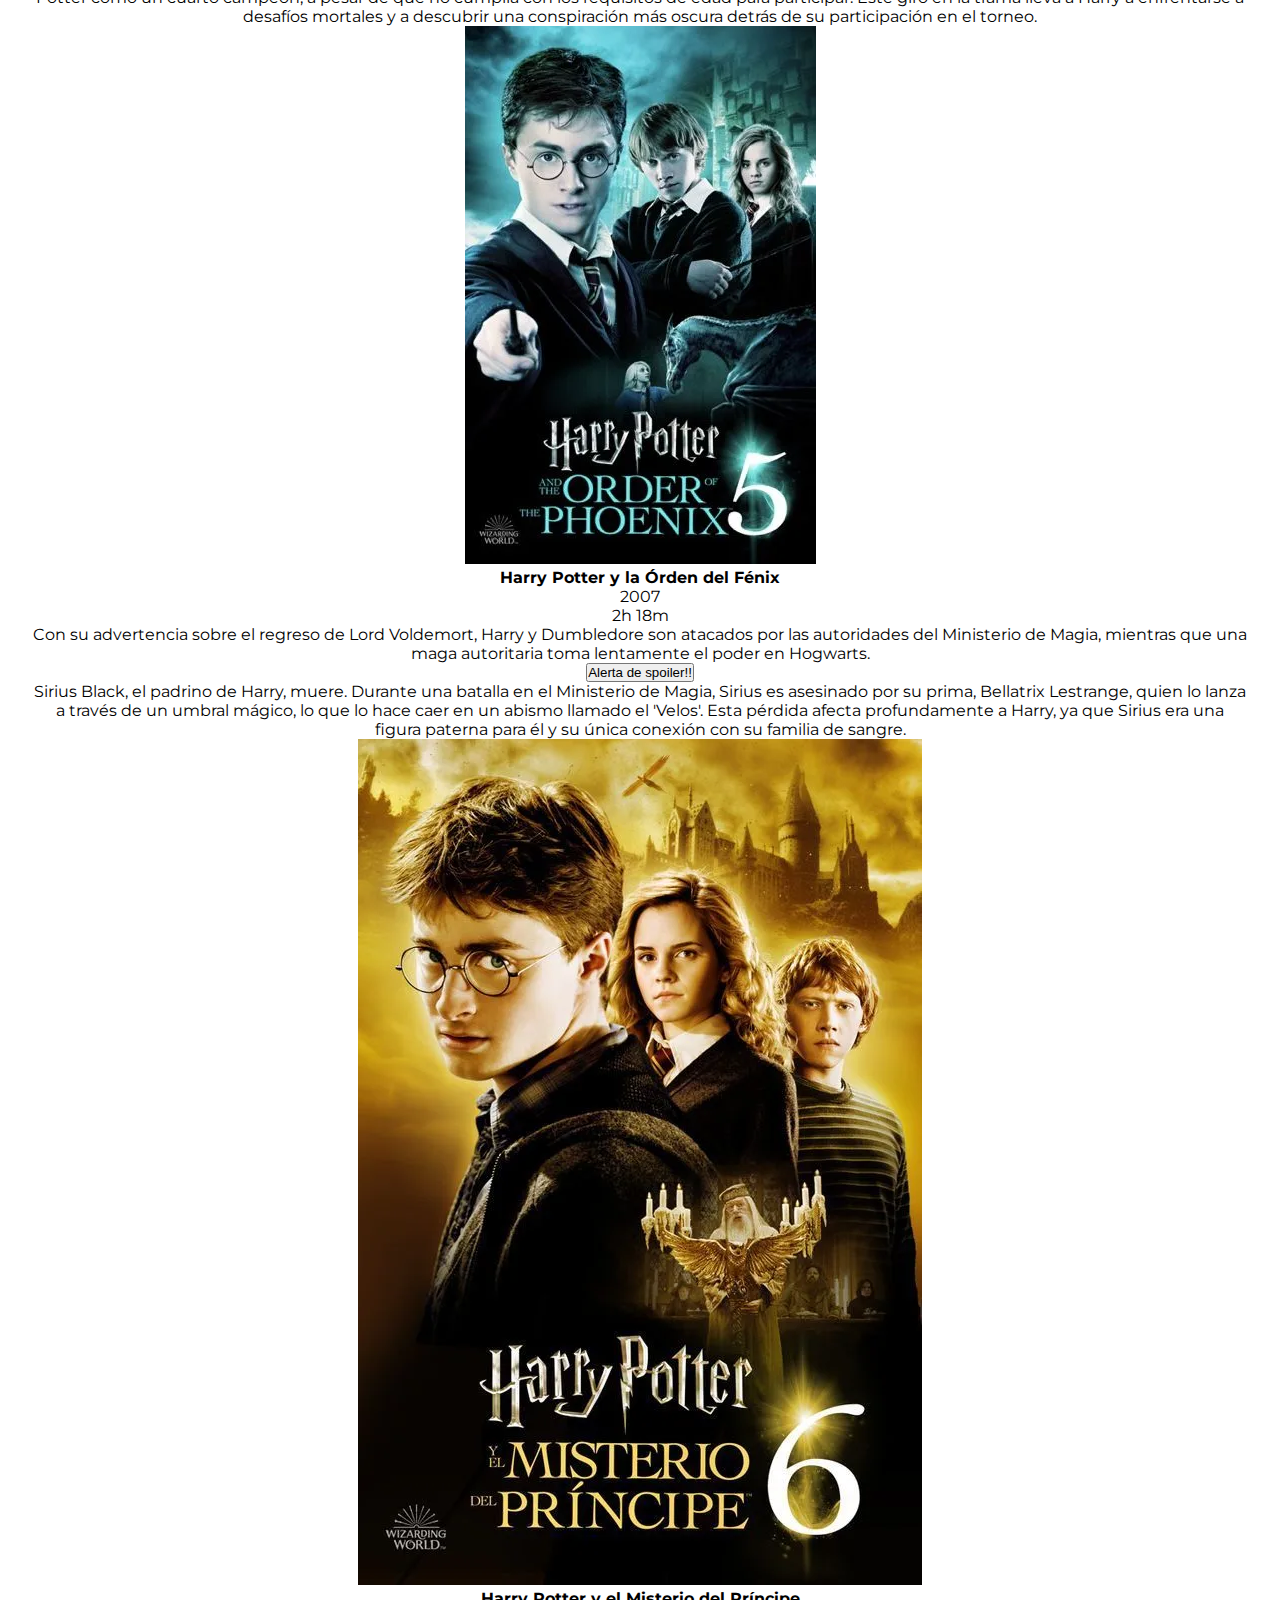
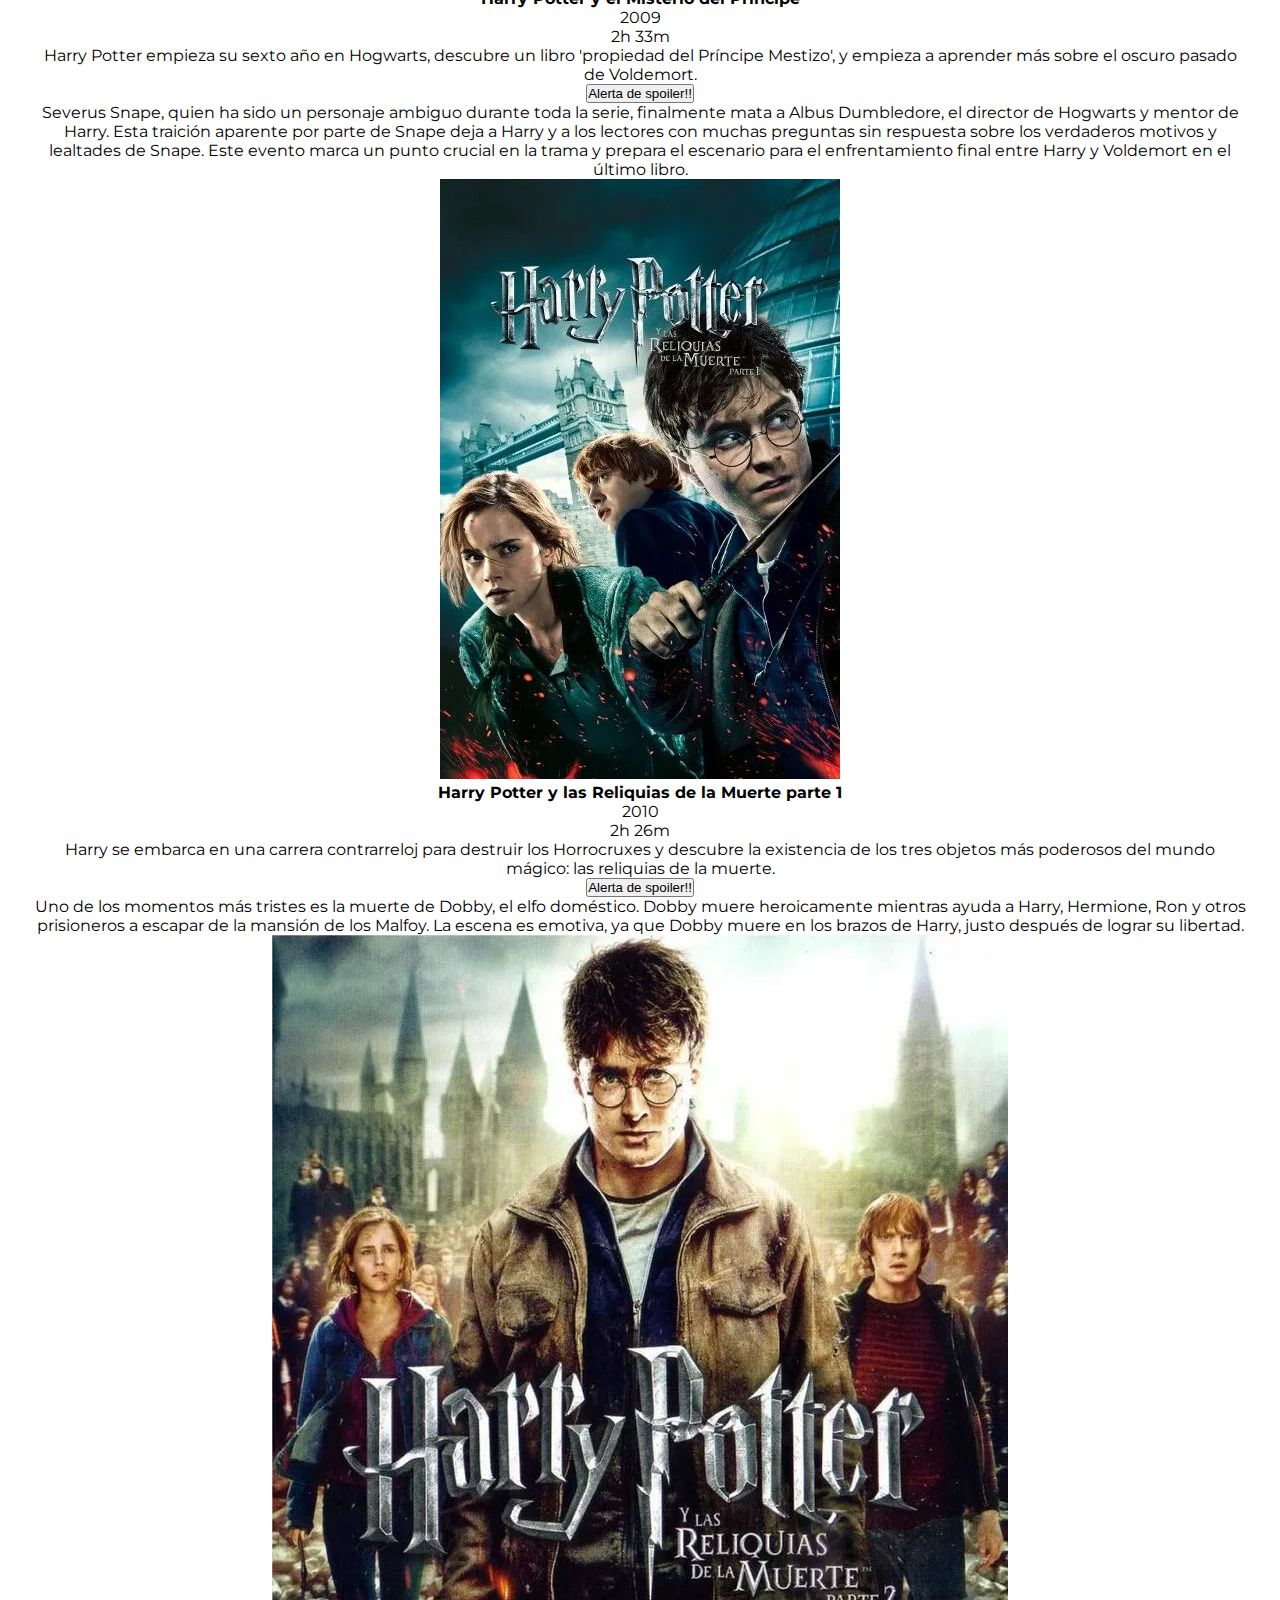
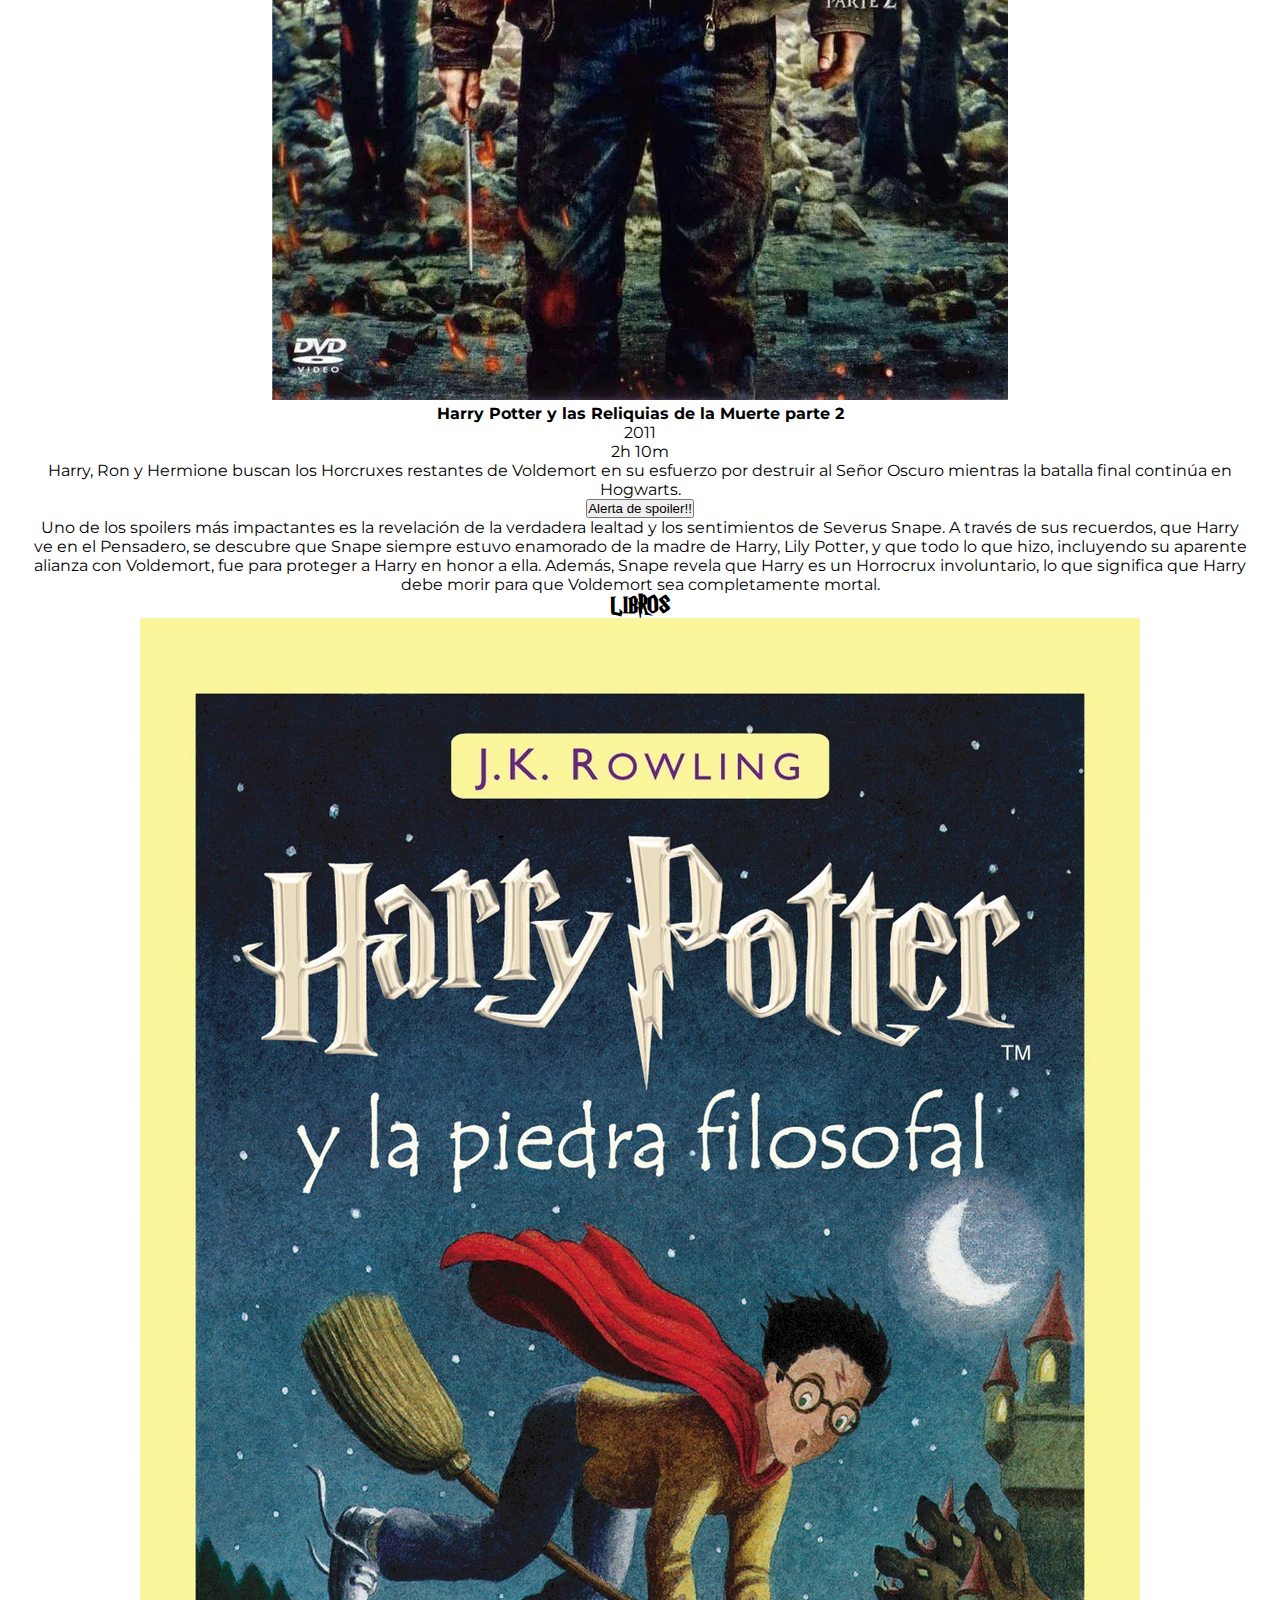
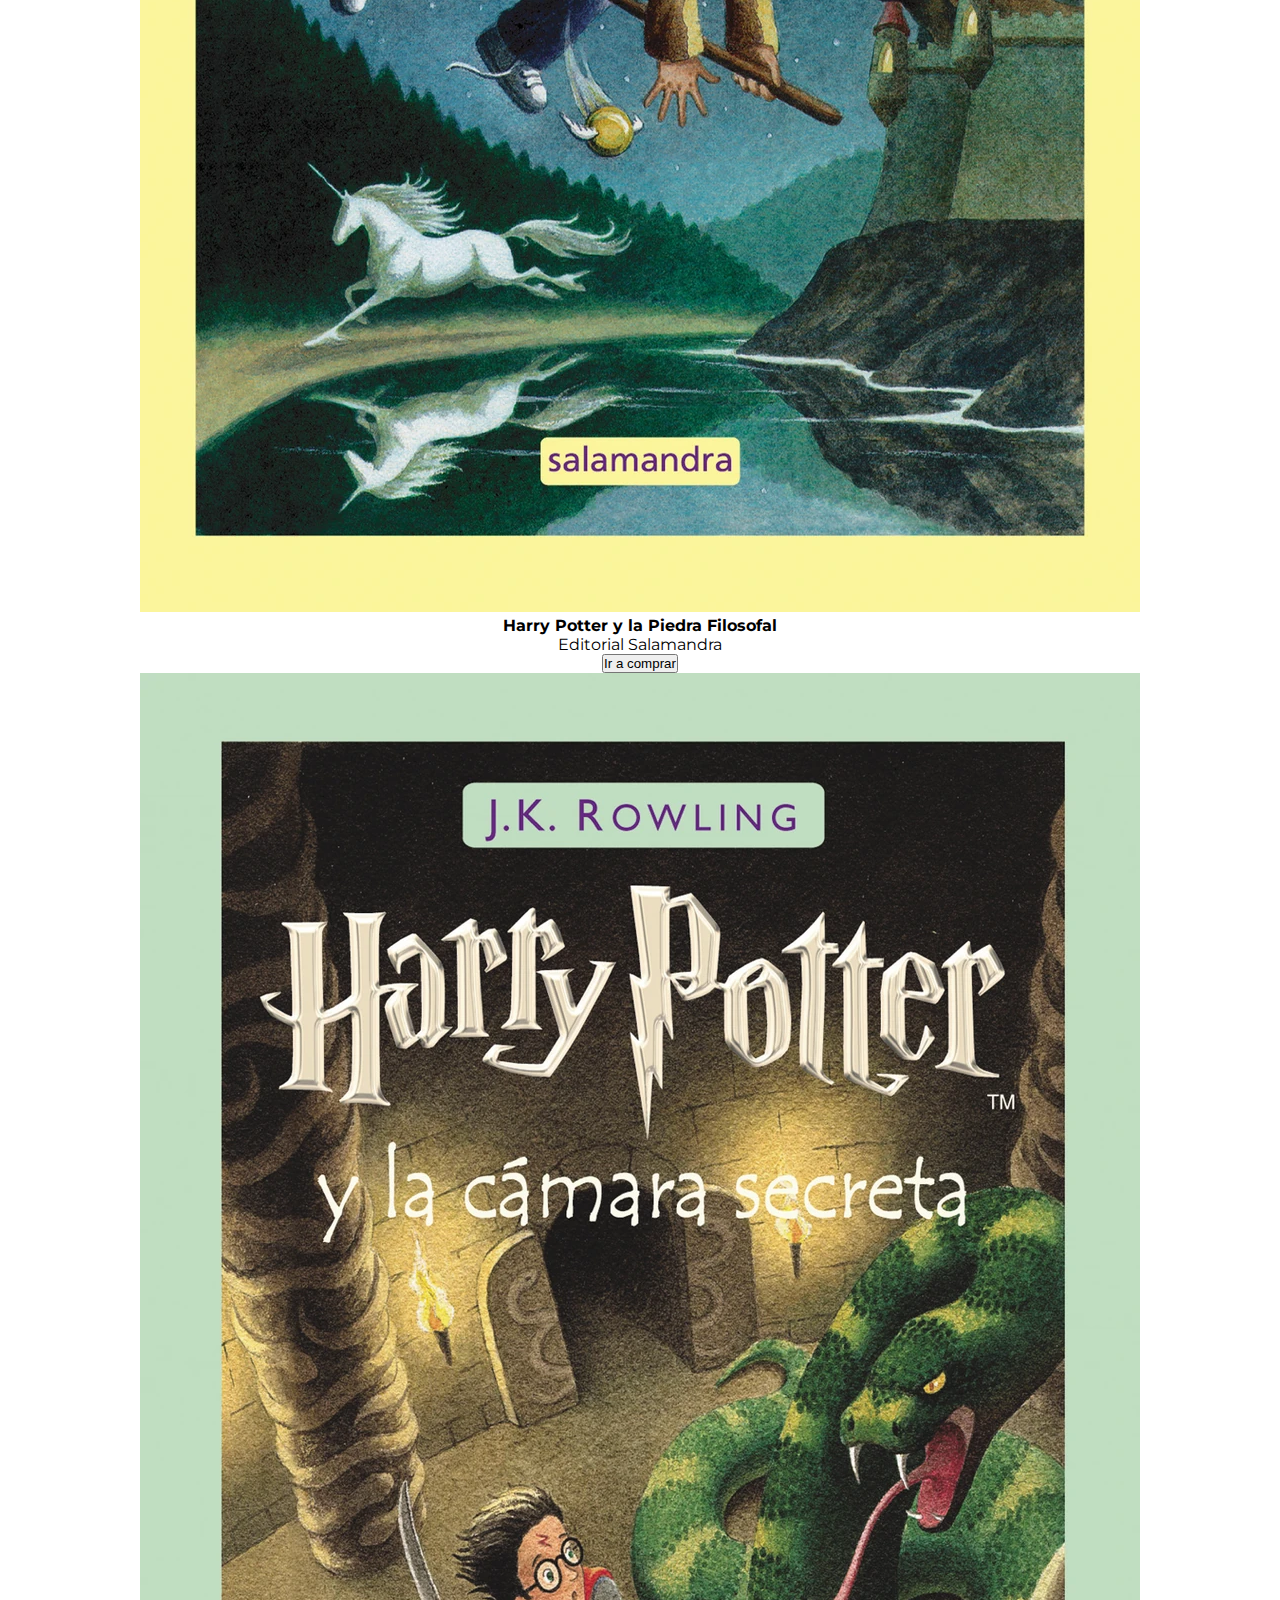
==== commit 7676d55b: "add: render books from JS & fix movies" ====
--- a/index.html
+++ b/index.html
@@ -27,14 +27,7 @@
           Harry Potter, incluyendo personajes, casas, hechizos y mucho más.
         </p>
       </section>
-      
-      <!-- <section class="s-maps">
-        <h2>MAPAS</h2>
-        Mapas mundo/Hogwarts
-         <img src="./assets/img/maps/hogwarts.webp" alt="mapa castillo Hogwarts">
-         <img src="./assets/img/maps/worldofHp.webp" alt="mapa mundo Potter">
-      </section> -->
-      
+          
       <section class="s-houses">
         <h2>CASAS</h2>
         <!-- casas en galería con "hover"  -->
@@ -58,77 +51,25 @@
         </div>  
       </section>
       
-      <!-- <section class="s-books">
+      <section class="s-books">
         <h2>LIBROS</h2>
-        libros info link compra
-           <article id="HPPiedra">
-              <img src="./assets/img/books/HPylPF.webp" alt="cover Harry Potter y la piedra filosofal">
-              <div>
-                <h4>Harry Potter y la Piedra Filosofal</h4>
-                <p>Editorial Salamandra</p>
-                <button><a href="https://www.penguinlibros.com/ar/tematicas/138821-libro-harry-potter-y-la-piedra-filosofal-harry-potter-1-9788498380170?mot_tcid=661499c1-da17-4079-9552-ae34aeb5b2e5">Ir a comprar</a></button>
-              </div> 
-           </article>
-          <article id="HPCamara">
-            <img src="./assets/img/books/HPylaCS.webp" alt="cover Harry Potter y la cámara secreta">
-            <div>
-              <h4>Harry Potter y la Cámara Secrerta</h4>
-              <p>Editorial Salamandra</p>
-              <button><a href="https://www.penguinlibros.com/ar/tematicas/138824-libro-harry-potter-y-la-camara-secreta-harry-potter-2-9788498380187?mot_tcid=c4a3f0be-fd20-4c23-80f0-183c20d3851b">Ir a comprar</a></button>
-            </div>
-          </article>
-          <article id="HPPrisionero">
-            <img src="./assets/img/books/HPyelPdA.webp" alt="cover Harry Potter y el prisionero de Azkabán">
-            <div>
-              <h4>Harry Potter y el Prisionero de Azkabán</h4>
-              <p>Editorial Salamandra</p>
-              <button><a href="https://www.penguinlibros.com/ar/tematicas/138827-libro-harry-potter-y-el-prisionero-de-azkaban-harry-potter-3-9788498380194?mot_tcid=45c04d23-43ab-4263-8981-a392ae47c925">Ir a comprar</a></button>
-            </div>
-          </article>
-          <article id="HPCaliz">
-            <img src="./assets/img/books/HPyelCdF.webp" alt="cover Harry Potter y el cáliz de Fuego">
-            <div>
-              <h4>Harry Potter y el Cáliz de Fuego</h4>
-              <p>Editorial Salamandra</p>
-              <button><a href="https://www.penguinlibros.com/ar/tematicas/138830-libro-harry-potter-y-el-caliz-de-fuego-harry-potter-4-9788498380200?mot_tcid=15b1ecff-e3a3-4f03-b266-d6f045ed9709">Ir a comprar</a></button>
-            </div>
-          </article>
-          <article id="HPOrden">
-            <img src="./assets/img/books/HPylaOdF.webp" alt="cover Harry Potter y la órden del fénix">
-            <div>
-              <h4>Harry Potter y la Órden del Fénix</h4>
-              <p>Editorial Salamandra</p>
-              <button><a href="https://www.penguinlibros.com/ar/tematicas/138833-libro-harry-potter-y-la-orden-del-fenix-harry-potter-5-9788498380217?mot_tcid=8c77071d-e00b-4d95-a41f-e22f722a4307">Ir a comprar</a></button>
-            </div>
-          </article>
-          <article id="HPPrincipe">
-            <img src="./assets/img/books/HPyelMdP.webp" alt="cover Harry Potter y el misterio del príncipe">
-            <div>
-              <h4>Harry Potter y el Misterio del Príncipe</h4>
-              <p>Editorial Salamandra</p>
-              <button><a href="https://www.penguinlibros.com/ar/tematicas/138147-libro-harry-potter-y-el-misterio-del-principe-harry-potter-6-9788478889921?mot_tcid=73e9031b-f6e4-4886-bbc0-13a3a4026580">Ir a comprar</a></button>
-            </div>
-          </article>
-          <article id="HPReliquias">
-            <img src="./assets/img/books/HPylRdlM.webp" alt="cover Harry Potter y las reliquias de la muerte">
-            <div>
-              <h4>Harry Potter y las Reliquias de la Muerte</h4>
-              <p>Editorial Salamandra</p>
-              <button><a href="https://www.penguinlibros.com/ar/tematicas/166024-libro-harry-potter-y-las-reliquias-de-la-muerte-harry-potter-7-9789878000190?mot_tcid=afad58d3-4a6e-44c5-b091-18bcf90e4739">Ir a comprar</a></button>
-            </div>
-          </article>
+      <!-- libros info link compra -->
+           <div id="books-list">
+
+           </div>
       </section>
       
       <section class="s-auth">
-        <h3>AUTORA</h3>
+        <h2>AUTORA</h2>
         Autora bio/fecha/sagas/web pers/link wiki(+info)
-        <div><img src="./assets/img/jkrowling/jkrowling.webp" alt="imagen jk rowling"></div>
+        <div>
+          <img src="./assets/img/jkrowling/jkrowling.webp" alt="imagen jk rowling">
+        </div>
         <div>
           <h3>J. K. Rowling</h3>
           <p>Joanne Kathleen Rowling, quien escribe bajo los seudónimos de J. K. Rowling y Robert Galbraith, es una escritora,
           productora de cine y guionista británica, conocida por ser la autora de la serie de libros Harry Potter, que han
           superado los quinientos millones de ejemplares vendidos.</p>
-          <p>Nacimiento: 31 de julio de 1965 (edad 58 años), Yate, Reino Unido</p>
           <ul>Sagas como Robert Galbraith: Serie Cormoran Strike
             <li>El canto del cuco (18 de abril de 2013)</li>
             <li>El gusano de seda (19 de julio de 2014)</li>
@@ -140,7 +81,7 @@
           <p>Web pesonal: <a href="https://www.jkrowling.com/">https://www.jkrowling.com/</a></p>
           <p><a href="https://es.wikipedia.org/wiki/J._K._Rowling">Más info</a></p>
         </div>
-      </section> --> 
+      </section> 
 
     <script src="./app/index.js"></script>
     </main>
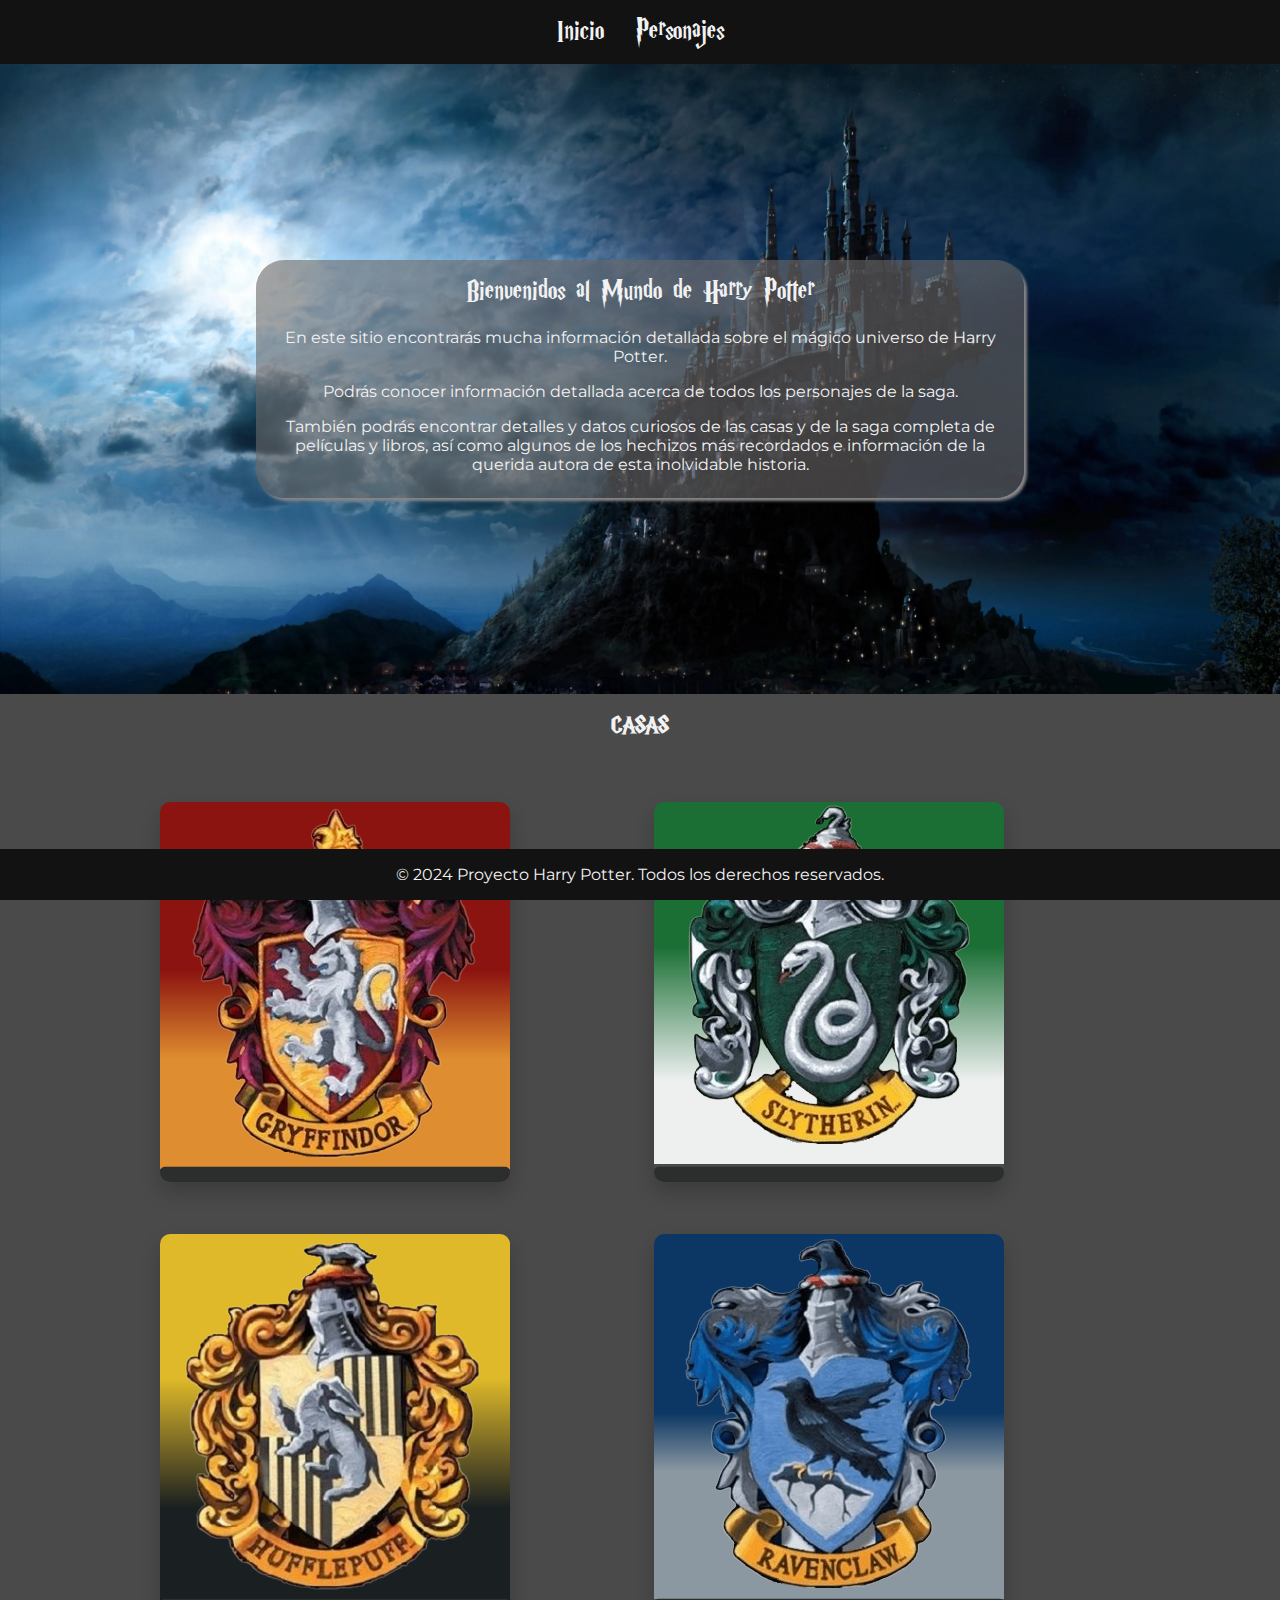
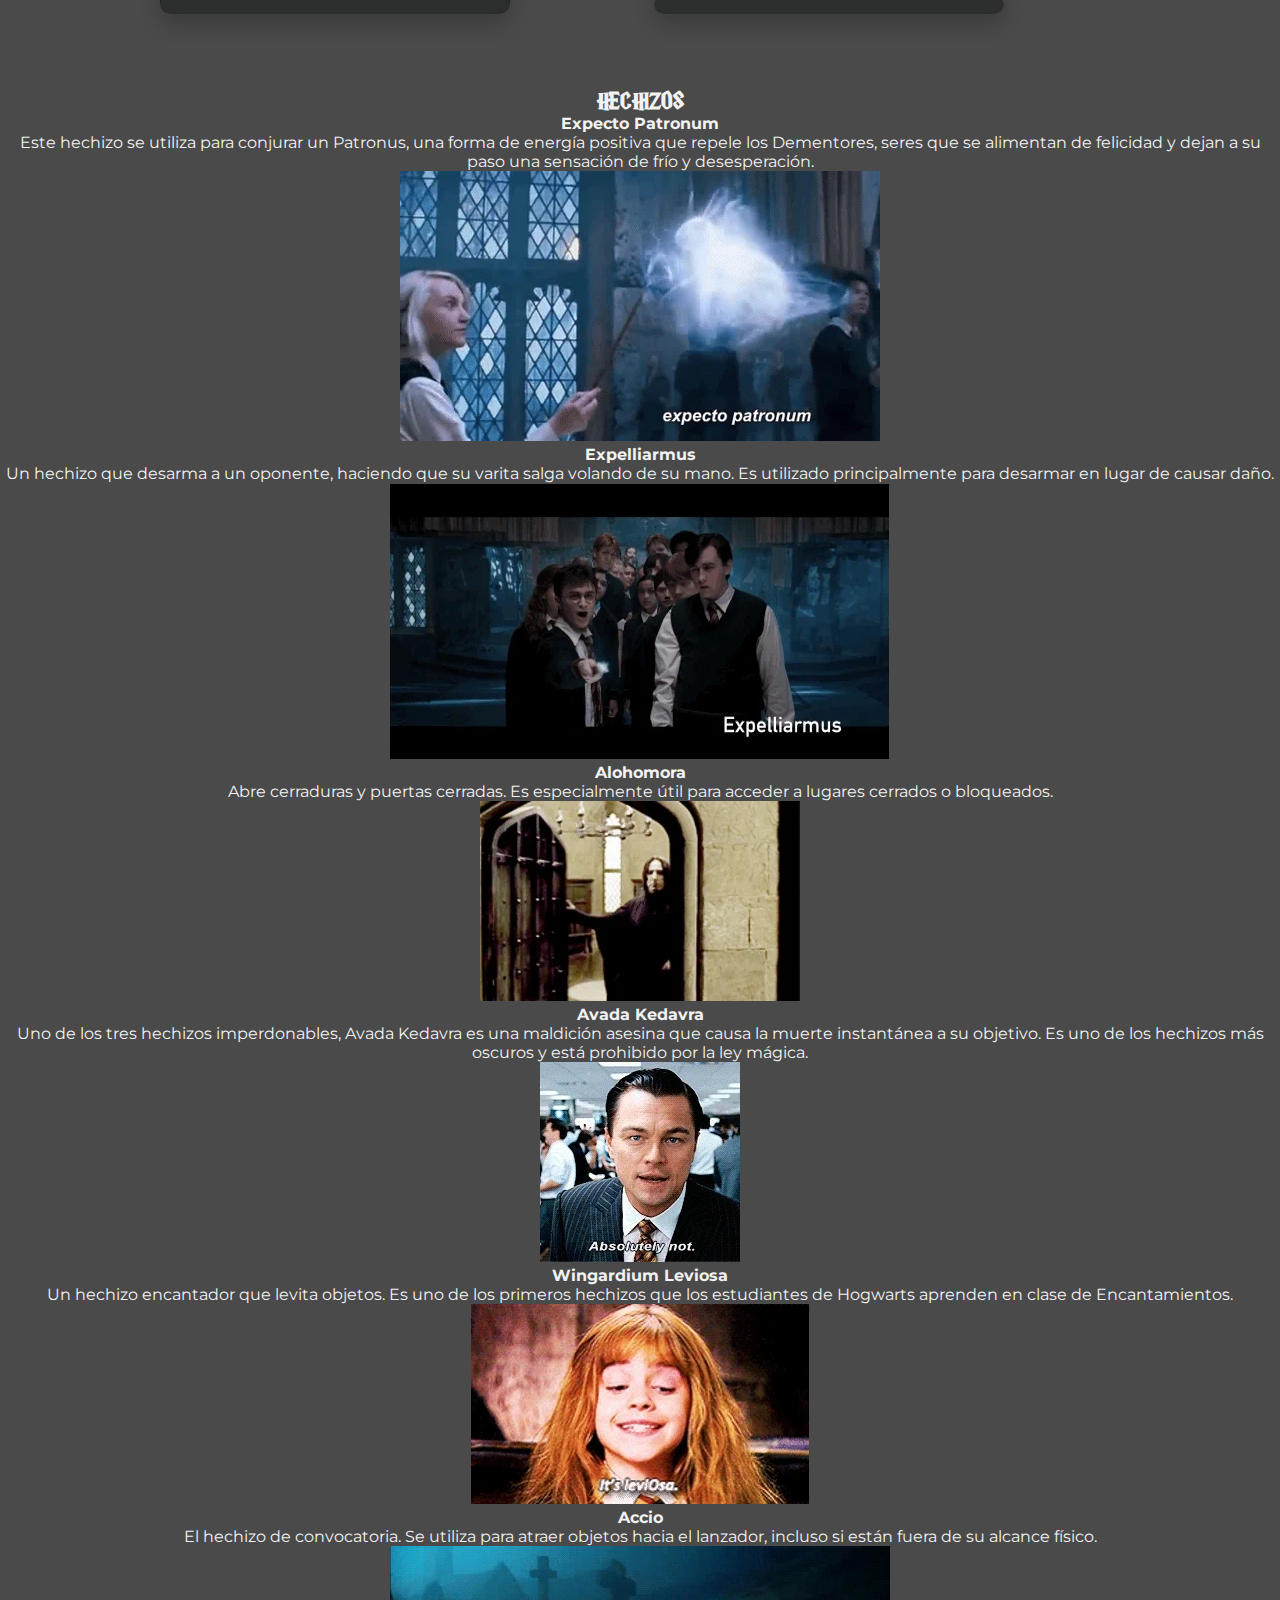
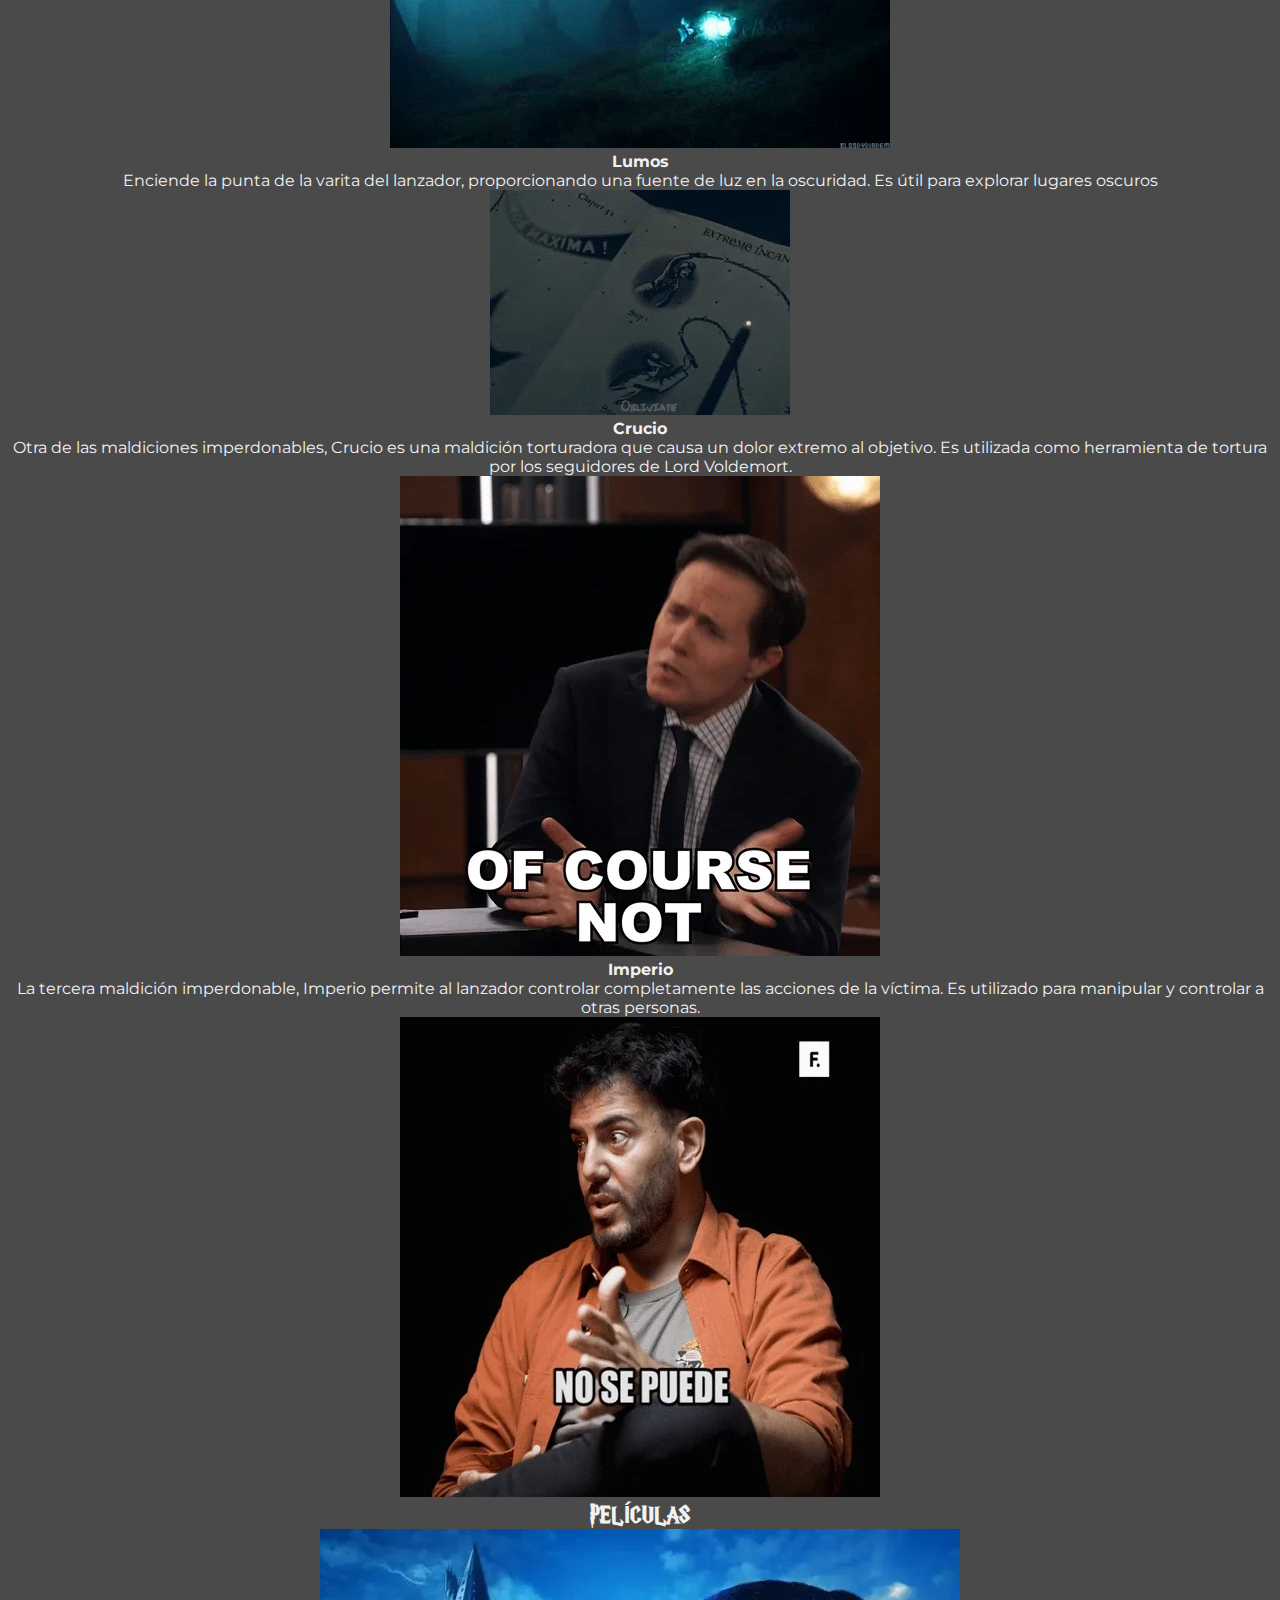
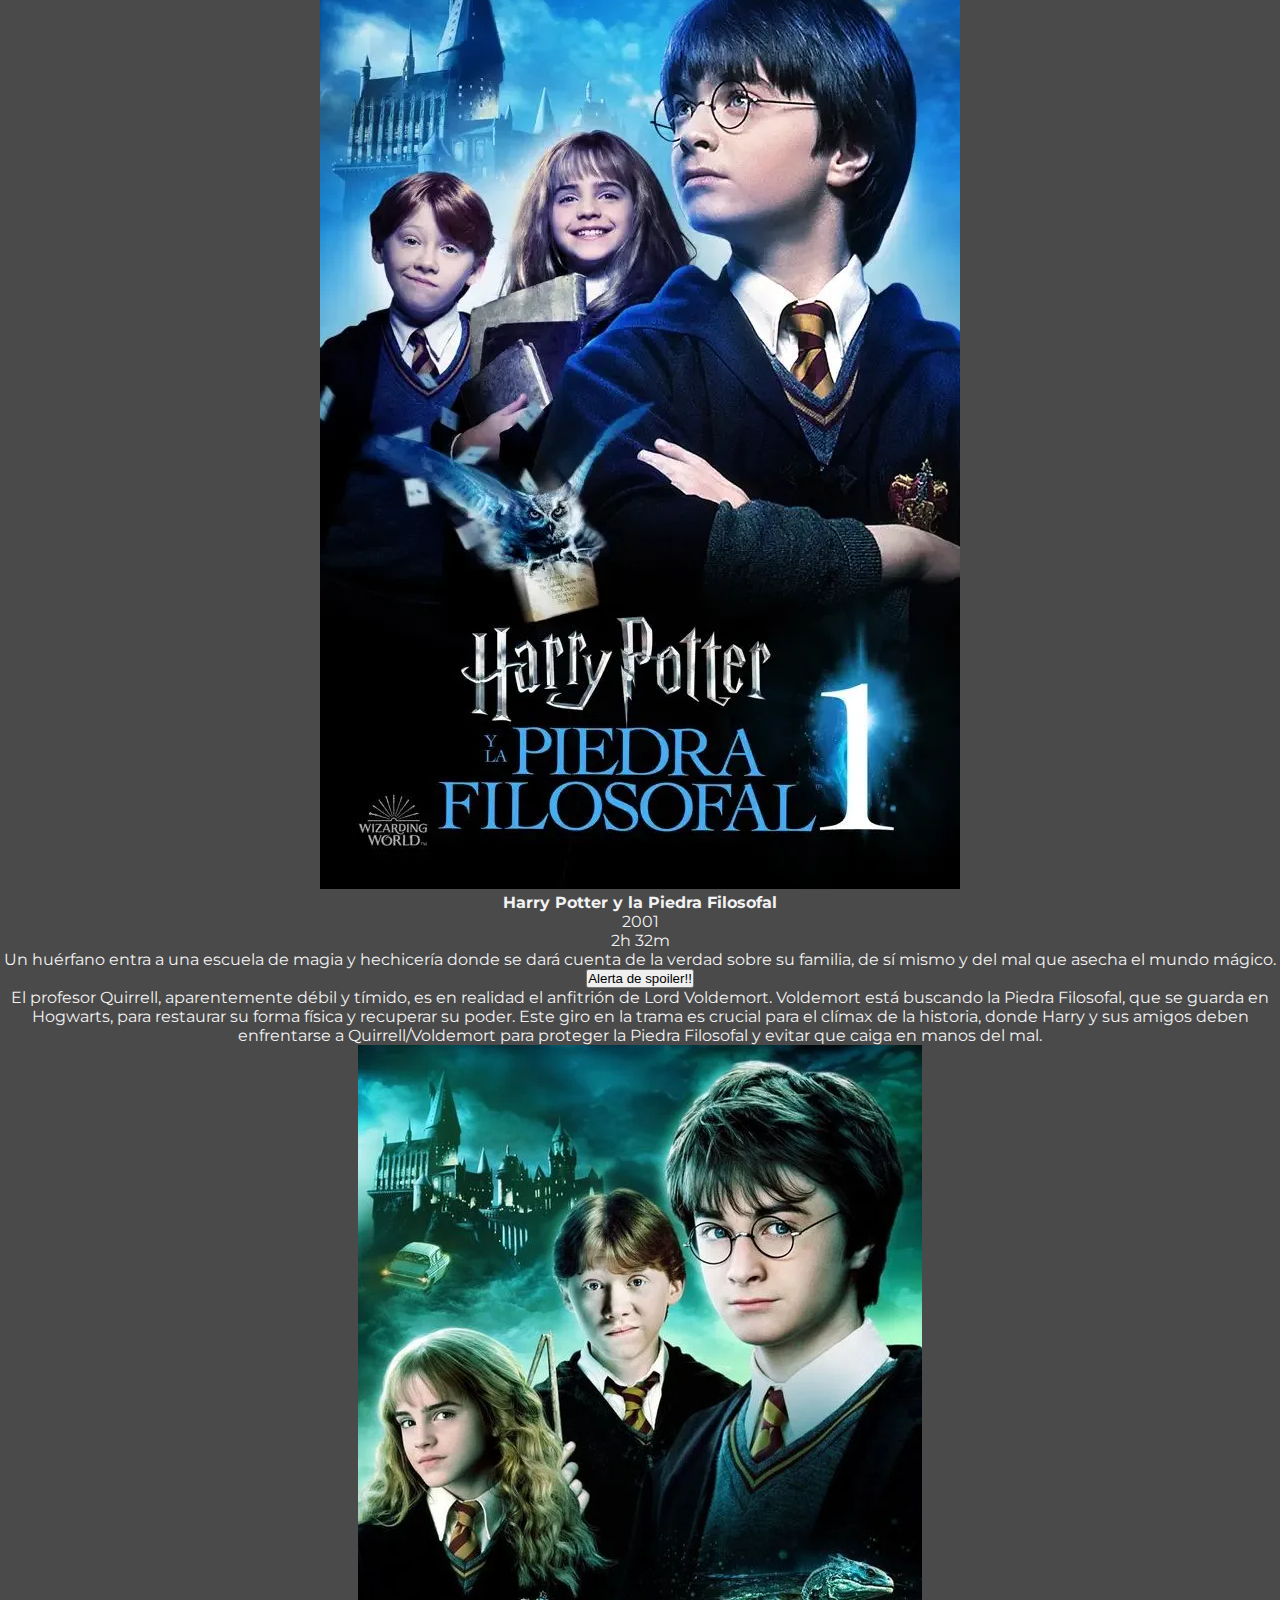
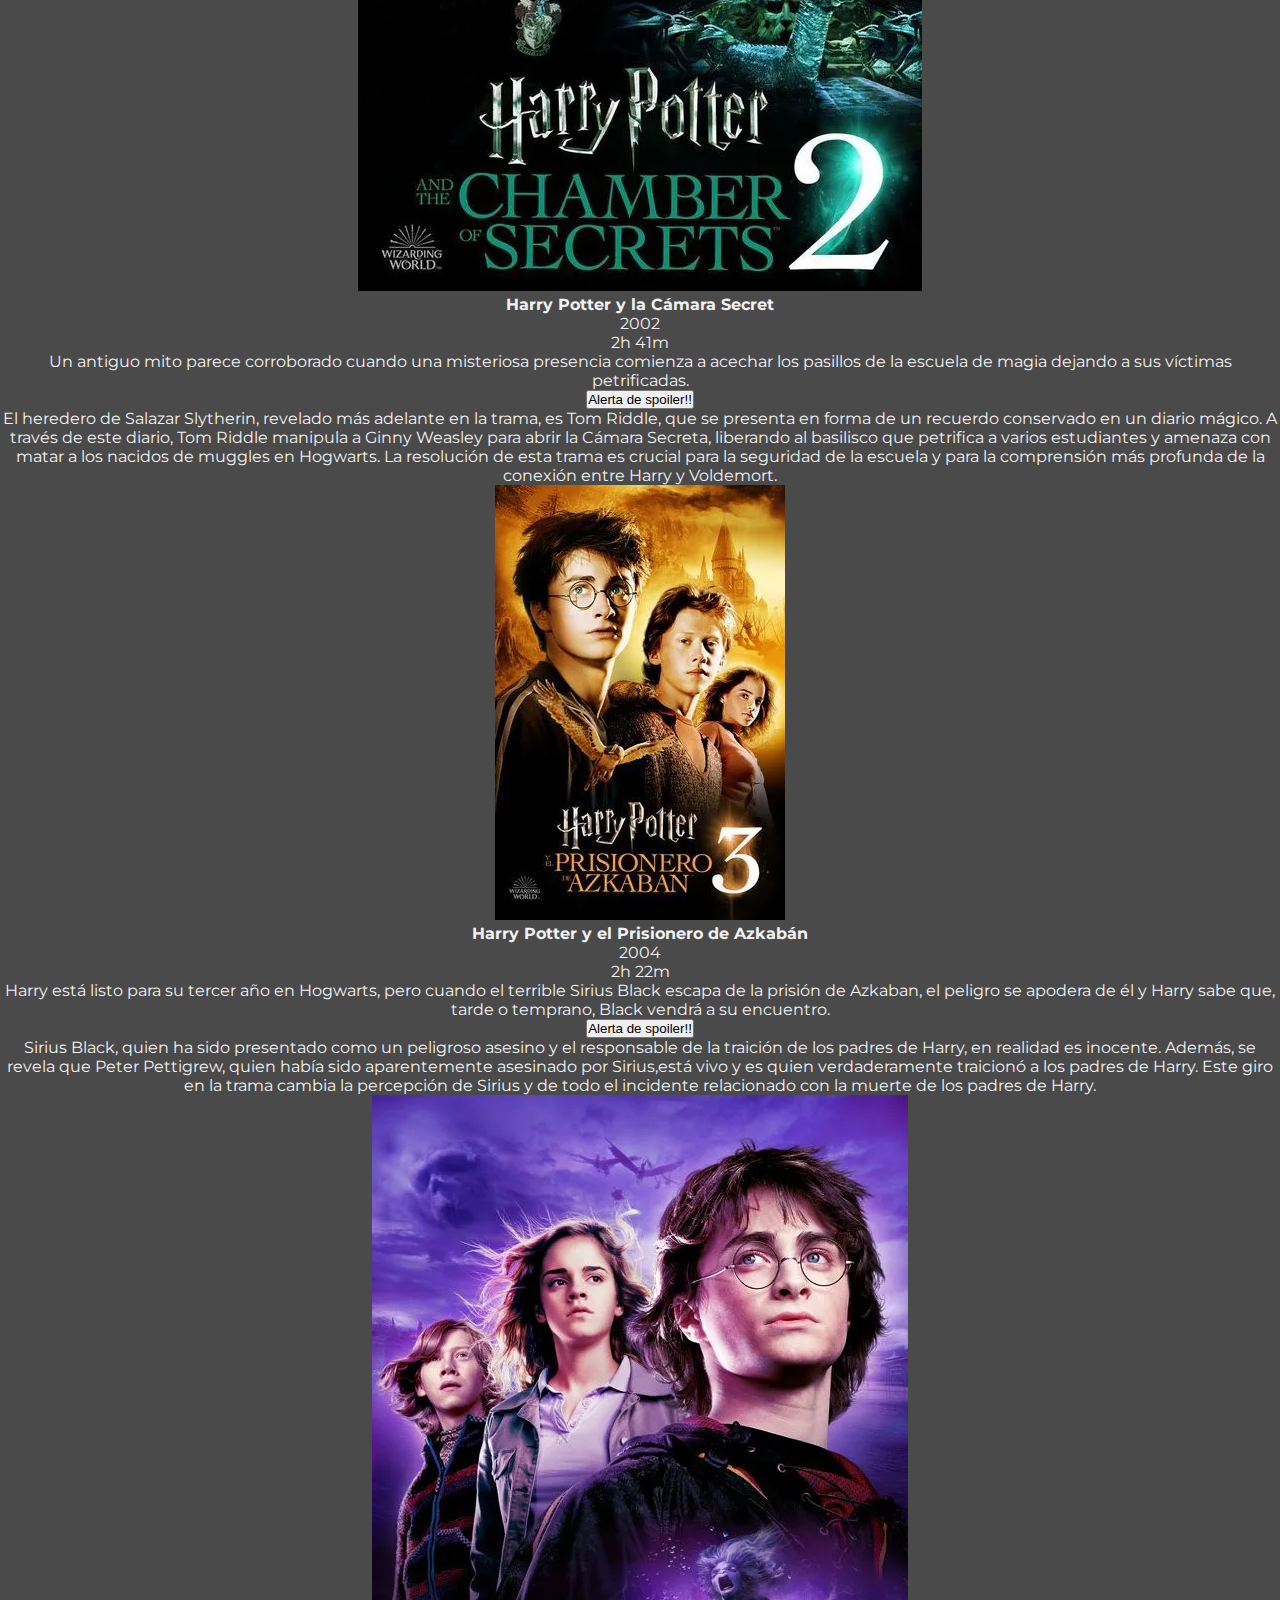
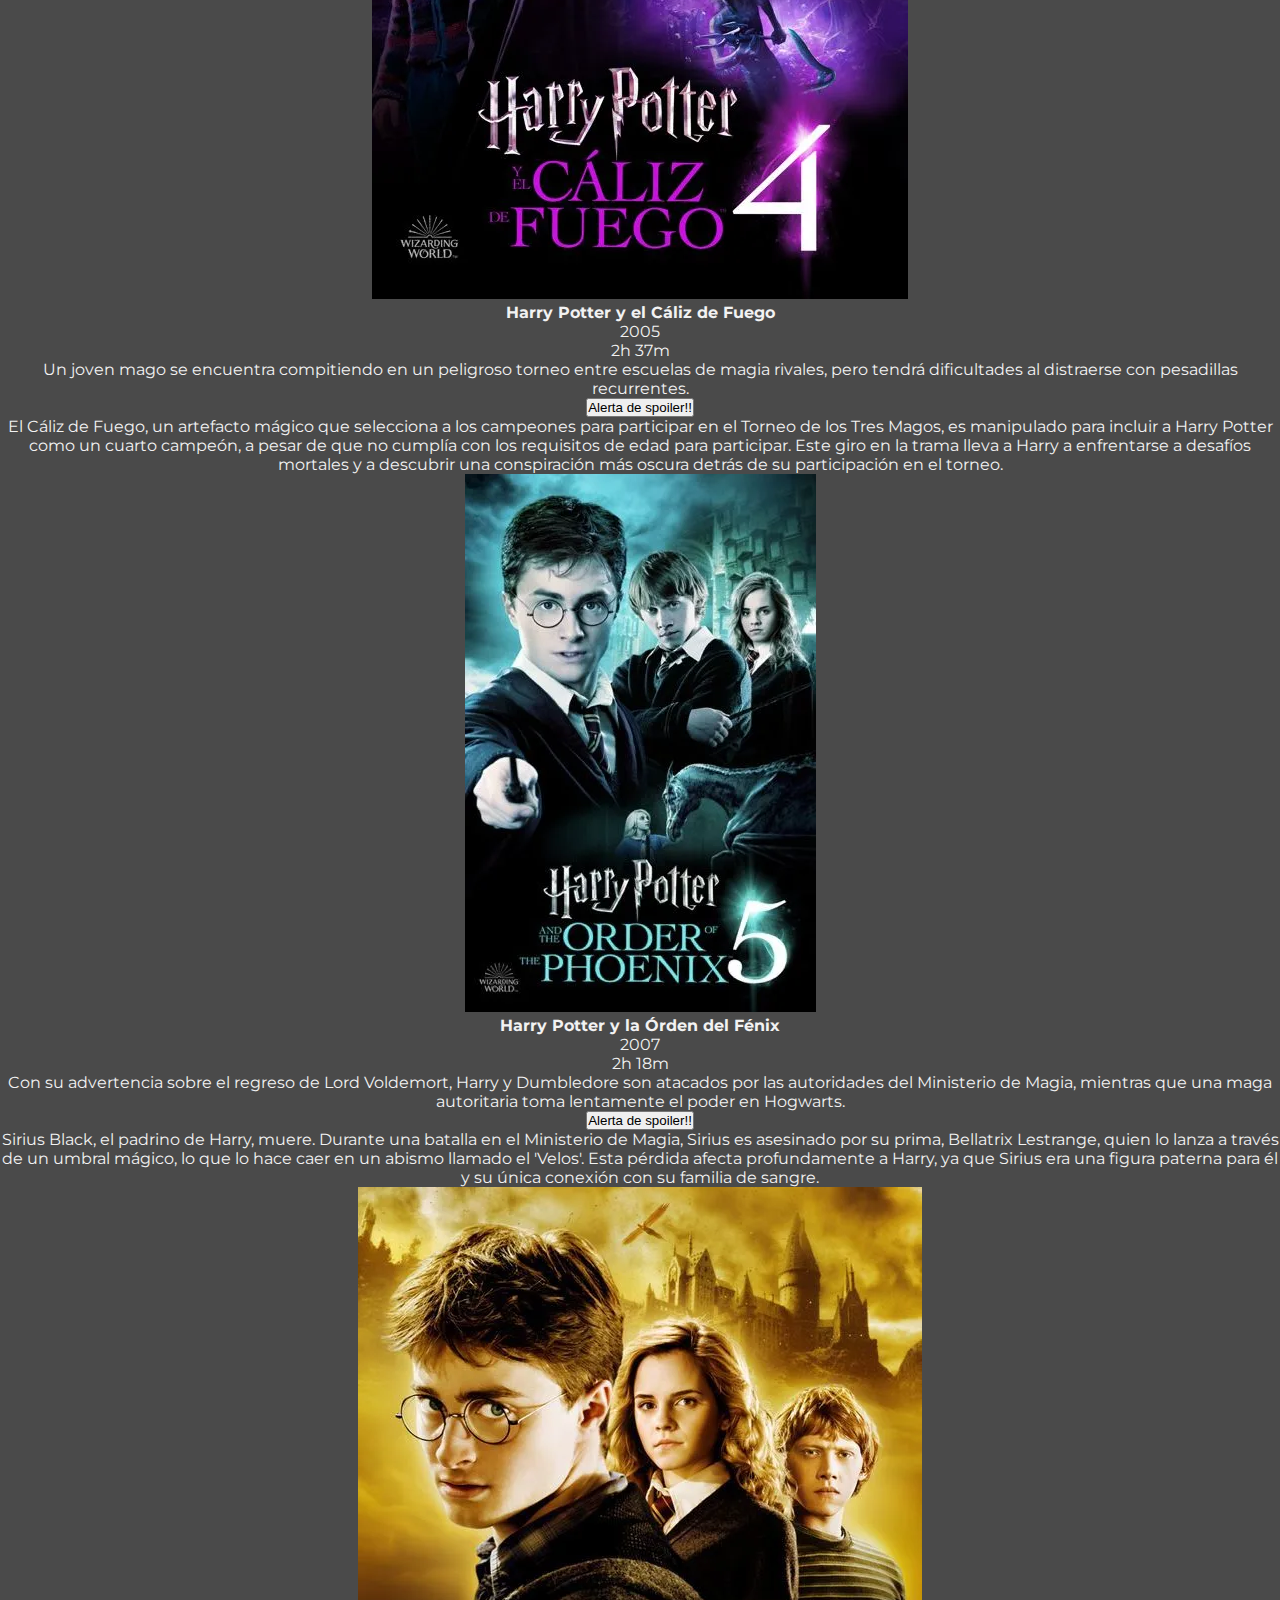
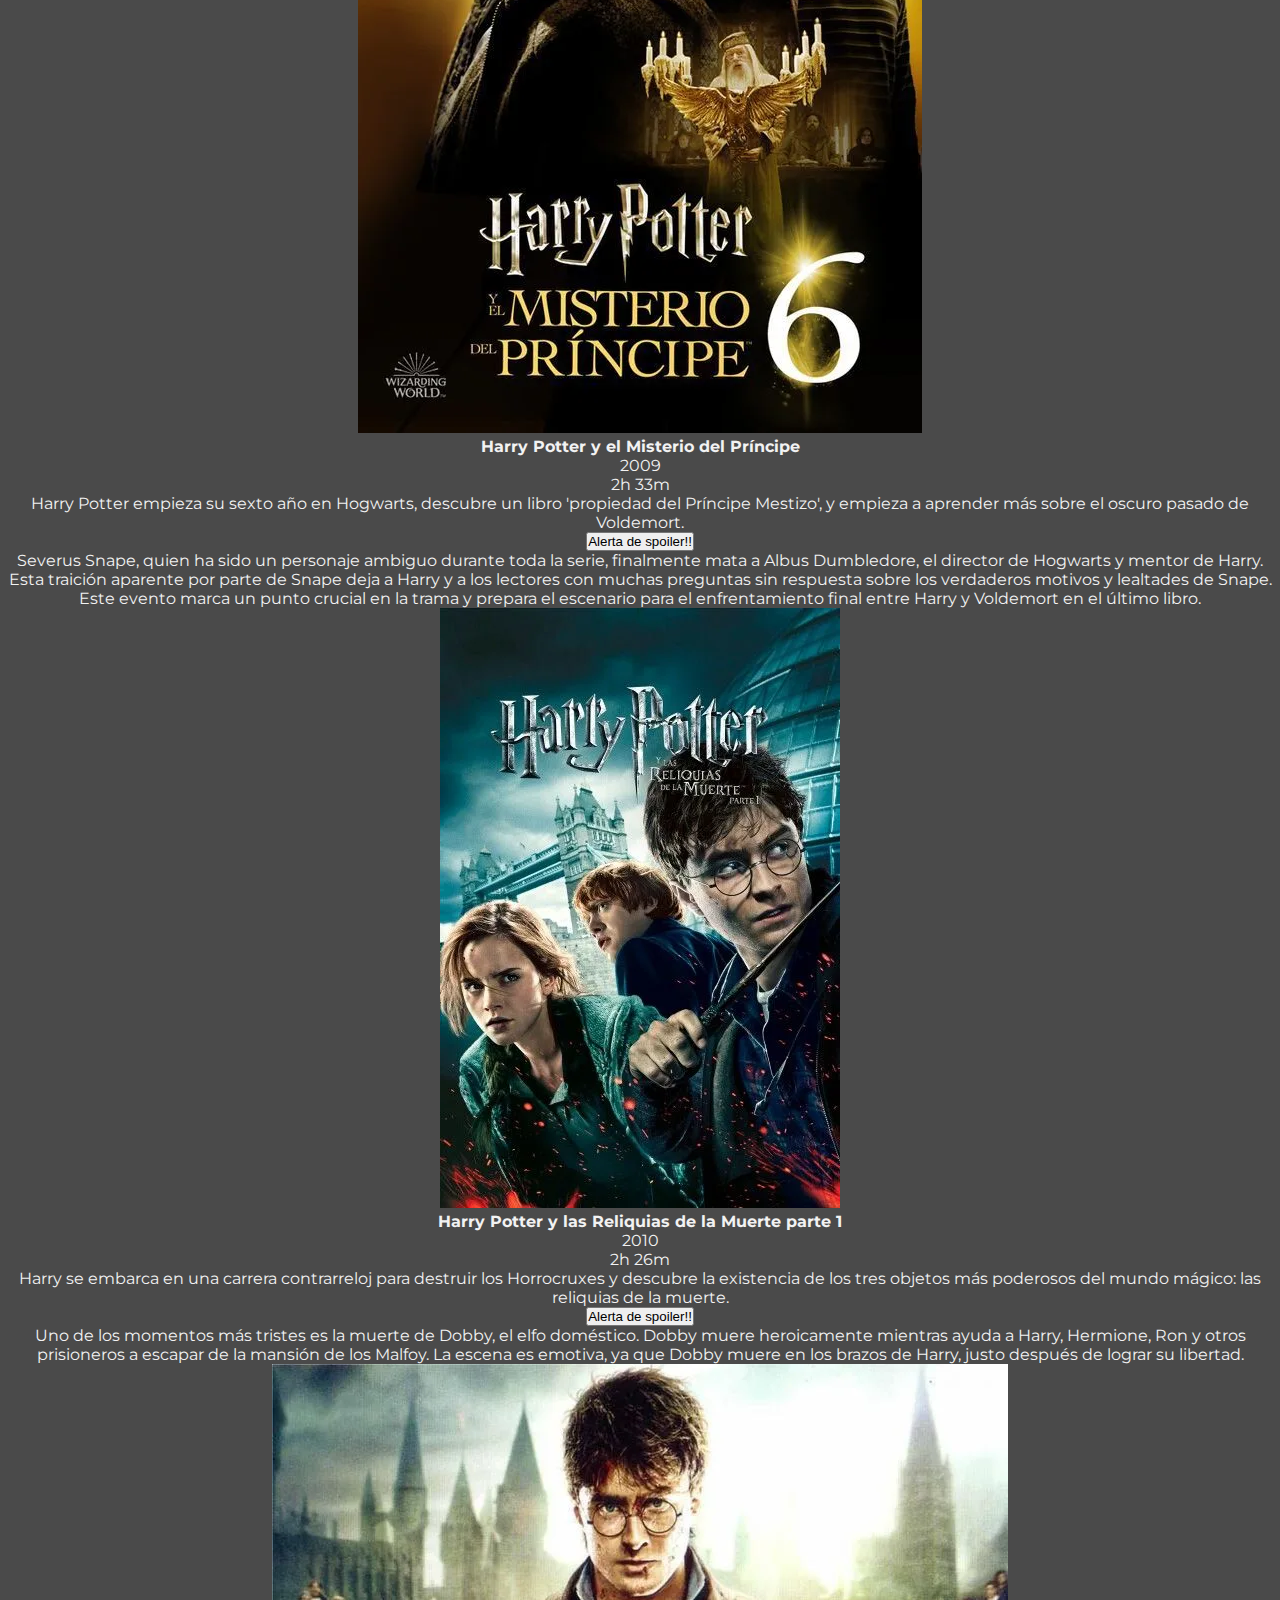
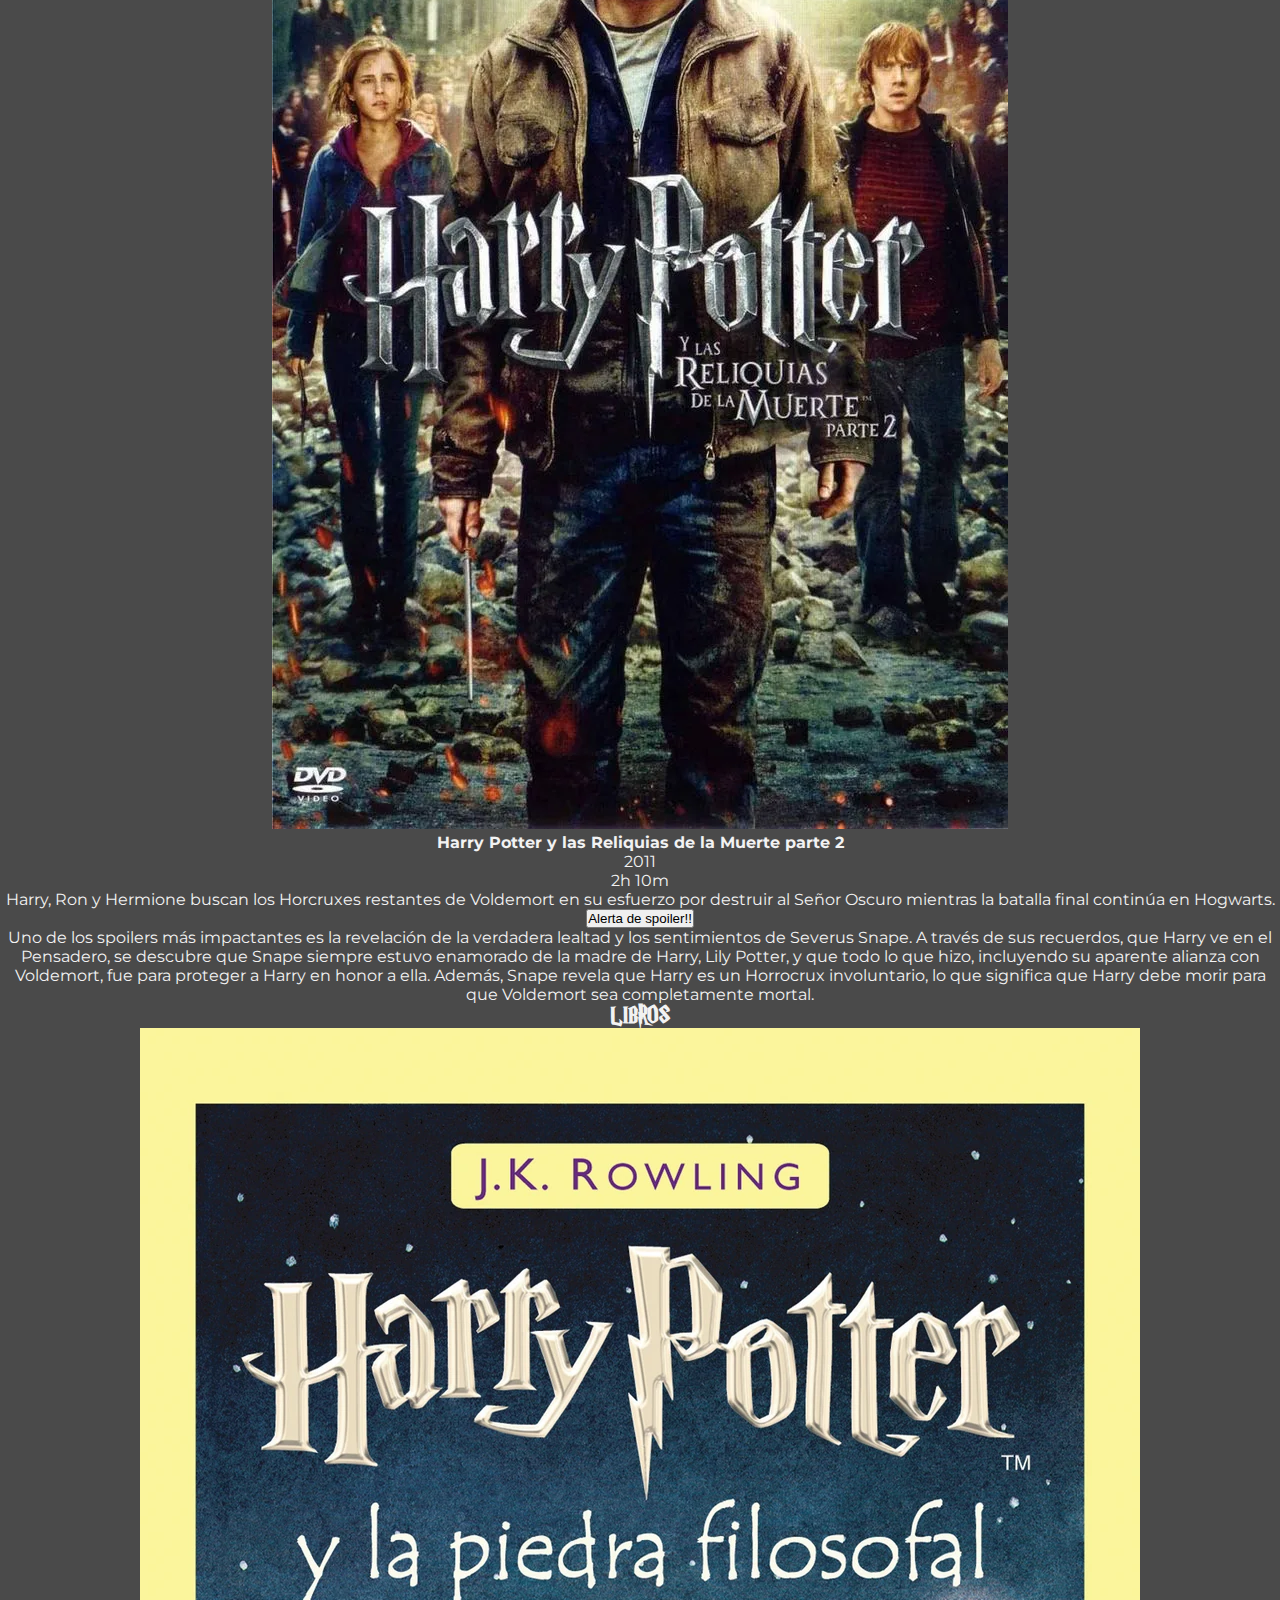
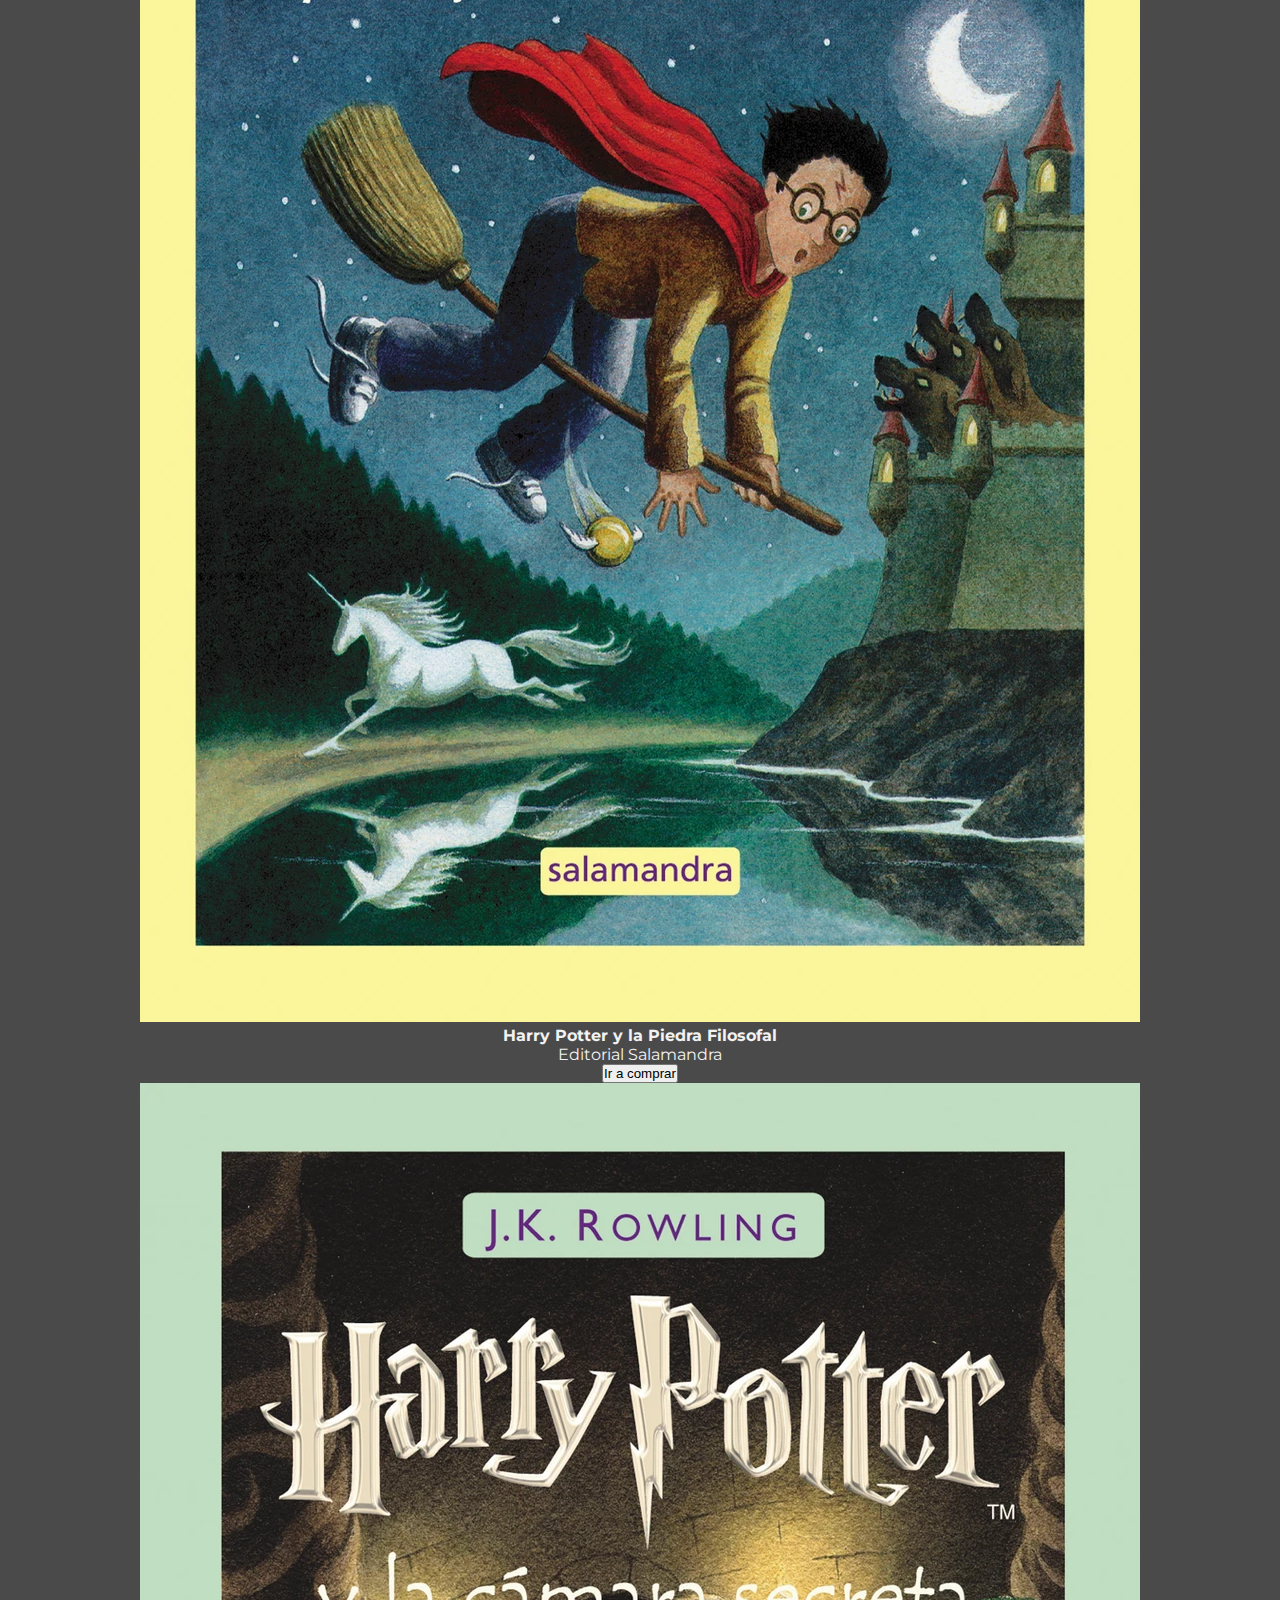
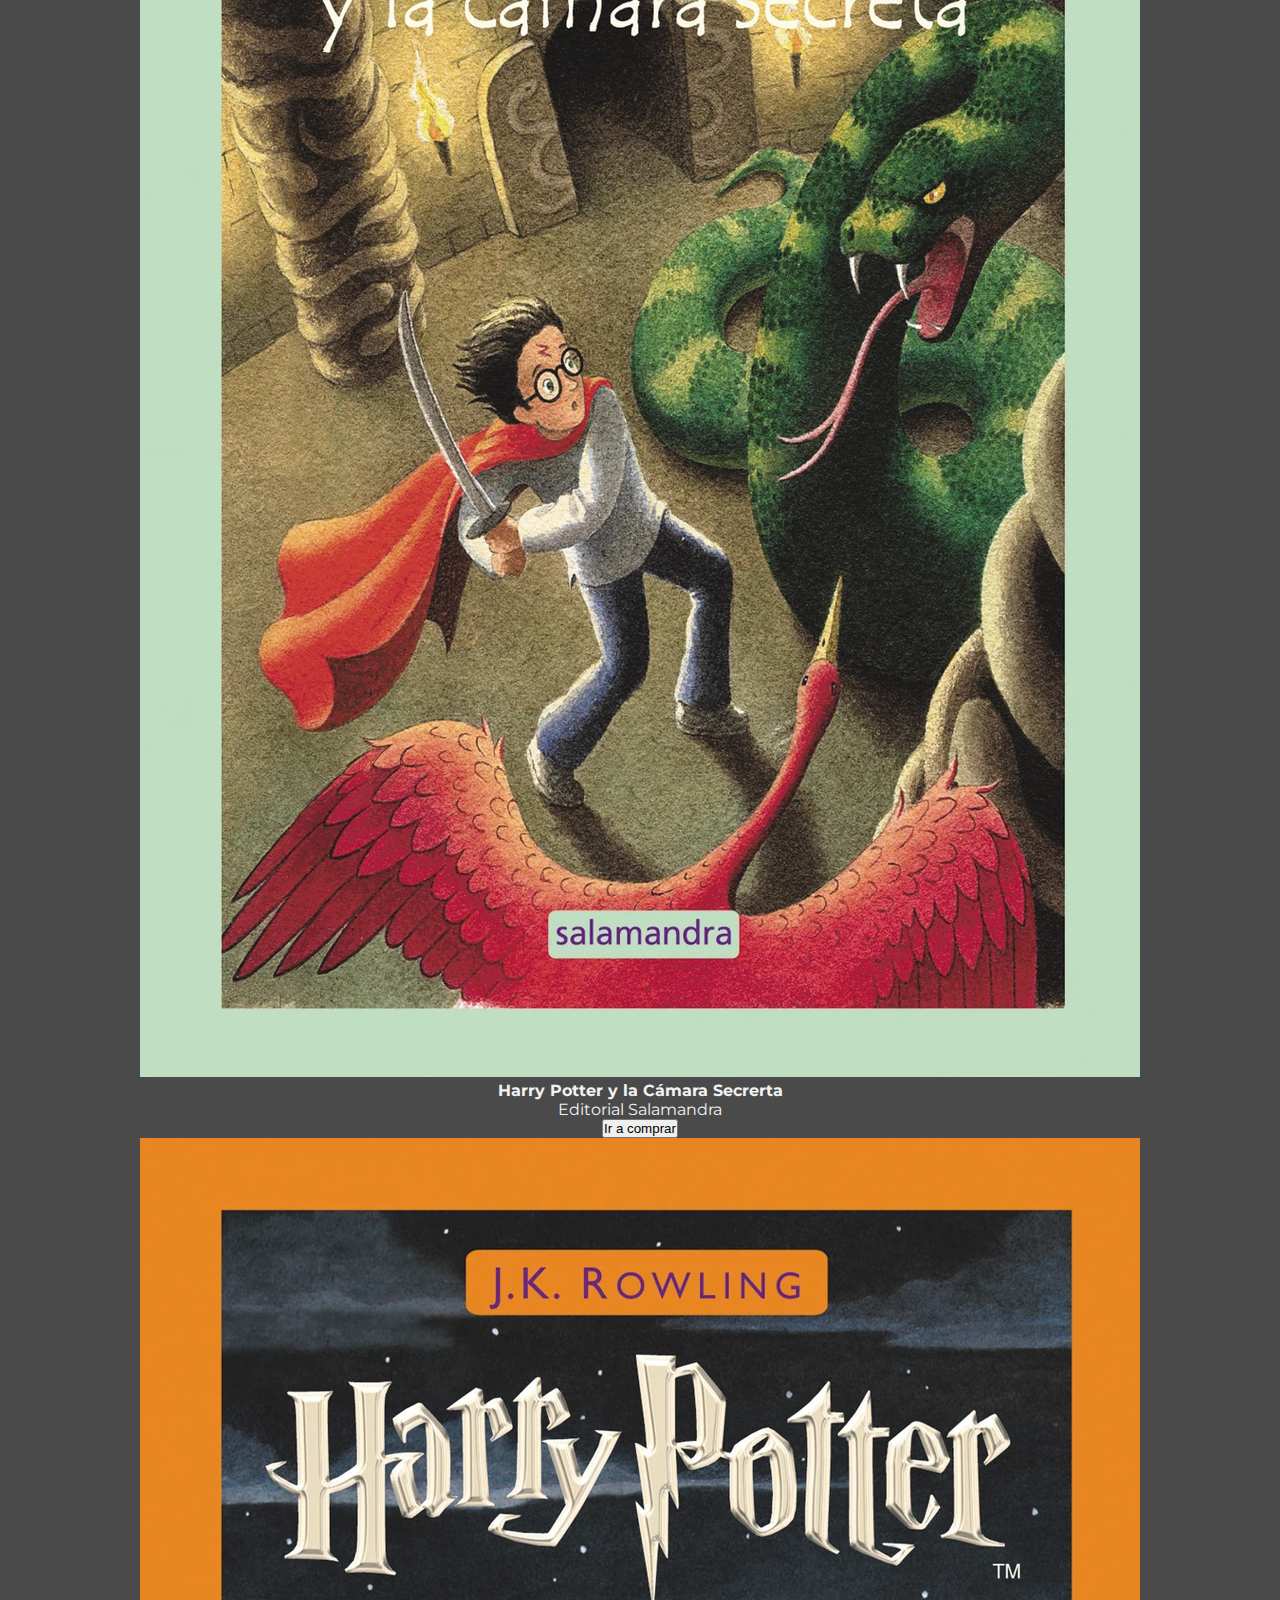
==== commit cbe19e16: "add: styles on intro & houses sections" ====
--- a/index.html
+++ b/index.html
@@ -21,21 +21,25 @@
 
     <main>
       <section class="s-intro">
-        <h1>Bienvenidos al Mundo de Harry Potter</h1>
-        <p>
-          En este sitio encontrarás información detallada sobre el universo de
-          Harry Potter, incluyendo personajes, casas, hechizos y mucho más.
-        </p>
+        <div class="welcome">
+          <h1>Bienvenidos al Mundo de Harry Potter</h1>
+          <p>En este sitio encontrarás mucha información detallada sobre el mágico universo de
+          Harry Potter.</p>
+          <p>Podrás conocer información detallada acerca de todos los <a href="/pages/personajes.html">personajes</a> de la saga.</p>
+          <p>También podrás encontrar detalles y datos curiosos de las <a href="/#s-house">casas</a> y de la saga completa de <a href="/#s-movies">películas</a> y <a href="/#s-books">libros</a>, así como algunos de los <a href="/#s-spells">hechizos</a> más recordados e información de la querida <a href="/#s-auth">autora</a> de esta inolvidable historia.</p>
+        </div>
+
       </section>
           
-      <section class="s-houses">
+      <section class="s-houses" id="s-houses">
         <h2>CASAS</h2>
         <!-- casas en galería con "hover"  -->
-         <div id="houses-list">
-
-         </div>
+        <div id="houses-list">
+          
+        </div>
+        
       </section>
-      <section class="s-spells">
+      <section class="s-spells" id="s-spells">
         <h2>HECHIZOS</h2>
         <!-- Hechizos ppales con gifs?? -->
           <ul id="spells-list" class="spells-list">
@@ -43,7 +47,7 @@
           </ul>       
       </section>
       
-      <section class="s-movies">
+      <section class="s-movies" id="s-movies">
         <h2>PELÍCULAS</h2>
         <!-- pelis en galeria al clickear sinopsis libros con links avance "Spoiler" -->
         <div id="movies-list">
@@ -51,7 +55,7 @@
         </div>  
       </section>
       
-      <section class="s-books">
+      <section class="s-books" id="s-books">
         <h2>LIBROS</h2>
       <!-- libros info link compra -->
            <div id="books-list">
@@ -59,7 +63,7 @@
            </div>
       </section>
       
-      <section class="s-auth">
+      <section class="s-auth" id="s-auth">
         <h2>AUTORA</h2>
         Autora bio/fecha/sagas/web pers/link wiki(+info)
         <div>
@@ -78,8 +82,8 @@
             <li>Sangre turbia (15 de septiembre de 2020)</li>
             <li>The Ink Black Heart (30 de agosto de 2022)</li>
           </ul>     
-          <p>Web pesonal: <a href="https://www.jkrowling.com/">https://www.jkrowling.com/</a></p>
-          <p><a href="https://es.wikipedia.org/wiki/J._K._Rowling">Más info</a></p>
+          <p>Web pesonal: <a href="https://www.jkrowling.com/" target="_blank">https://www.jkrowling.com/</a></p>
+          <p><a href="https://es.wikipedia.org/wiki/J._K._Rowling" target="_blank">Más info</a></p>
         </div>
       </section> 
 
--- a/styles/template.css
+++ b/styles/template.css
@@ -16,26 +16,26 @@
 
 :root {
     --primary-color-dark: #121212;
-    --secondary-color-dark: #2b2e2c;
-    --tertiary-color-dark: #4a4a4a;
+    --secondary-color-dark: #4a4a4a;
+    --tertiary-color-dark: #2b2e2c;
     --complementary-color-dark: #f1cb3e;
     --text-color-dark: #f2f2f2;
-    --primary-color-light: #2d6d91;
-    --secondary-color-light: #e4f0e8;
-    --tertiary-color-light: #3b8fbf;
+    --primary-color-light: #78afcf;
+    --secondary-color-light: #dee1e2;
+    --tertiary-color-light: #9dd0ee;
     --complementary-color-light: #f1cb3e;
-    --text-color-light: #0a0a0a;
+    --text-color-light: #141414;
     --font-family-titles: HARRYP,
-        Gillman Sans,
+        'Gill Sans',
         'Segoe UI',
         Tahoma,
         Geneva,
         Verdana,
         sans-serif;
     --font-family-texts: Montserrat,
+        Calibri,
         'Gill Sans',
         'Gill Sans MT',
-        Calibri,
         'Trebuchet MS',
         sans-serif;
 }
--- a/styles/styles.css
+++ b/styles/styles.css
@@ -1,6 +1,6 @@
 header {
-  background-color: #343a40;
-  color: white;
+  background-color: var(--primary-color-dark);
+  color: var(--text-color-dark);
   padding: 1em 0;
 }
 
@@ -16,26 +16,176 @@
 }
 
 nav ul li a {
-  color: white;
+  color: var(--text-color-dark);
   text-decoration: none;
+  font-size: 2rem;
 }
 
 main {
-  padding: 2em;
   text-align: center;
+  background-color: var(--secondary-color-dark);
+  color: var(--text-color-dark);
 }
 
 .s-intro {
-  max-width: 800px;
+  min-height: 70vh;
   margin: 0 auto;
+  padding: 1em 0;
+  background: url(../assets/img/walls/wallpaperflare.com_wallpaper1.webp);
+  background-size: cover;
+  align-items: center;
+  justify-content: center;
+  align-content: center;
 }
 
+.welcome {
+  margin: 0px auto;
+  width: 60%;
+  border-radius: 28px;
+  background: rgba(107, 103, 103, 0.6);
+  box-shadow: 3px 3px 3px #888686;
+  padding: 1em;
+  display: flex;
+  flex-direction: column;
+  align-items: center;
+  justify-content: center;
+}
+
+.welcome h1{
+  font-size: 2rem;
+  font-weight: 500;
+  margin-bottom: 12px;
+}
+
+.welcome p{
+  margin: 0.3em;
+  padding: 0.2em;
+}
+
+.welcome p a{
+  text-decoration: none;
+  color: var(--text-color-dark);
+  font-family: var(--font-family-texts);
+}
+
+.s-houses h2 {
+  padding: 20px;
+}
+
+#houses-list{
+  min-height: 100vh;
+  margin: 0 auto;
+  display: grid;
+  grid-template-columns: repeat(2, 1fr);
+  gap: 28px;
+  margin-bottom: 2em;
+  padding: 2em;
+  width: 80%;
+  align-items: center;
+  justify-content: center;
+}
+
+#houses-list div li {
+  list-style: none;
+}
+
+#houses-list div h4 {
+  font-size: 0.9em;
+}
+
+#houses-list div li,
+#houses-list div p {
+  font-size: 0.75em;
+}
+
+.card-Gryffindor {
+  background: rgb(140, 20, 16);
+    background: linear-gradient(180deg, rgba(140, 20, 16, 1) 46%, rgba(222, 141, 48, 1) 70%);
+}
+.card-Slytherin {
+  background: rgb(27, 111, 53);
+    background: linear-gradient(180deg, rgba(27, 111, 53, 1) 40%, rgba(238, 240, 240, 1) 77%);
+}
+.card-Hufflepuff {
+  background: rgb(223, 185, 41);
+    background: linear-gradient(180deg, rgba(223, 185, 41, 1) 39%, rgba(26, 31, 33, 1) 74%);
+}
+.card-Ravenclaw {
+  background: rgb(12, 55, 100);
+    background: linear-gradient(180deg, rgba(12, 55, 100, 1) 49%, rgba(139, 152, 161, 1) 65%);
+}
+
+.card-container {
+  width: 350px;
+  height: 380px;
+  position: relative;
+  border-radius: 10px;
+  box-shadow: 0 10px 20px rgba(0, 0, 0, 0.2);
+  overflow: hidden;
+}
+
+.card {
+  width: 100%;
+  height: 100%;
+  border-radius: inherit;
+}
+
+.front-content {
+  width: 100%;
+  height: 100%;
+  display: flex;
+  align-items: center;
+  justify-content: center;
+  transition: all 0.6s cubic-bezier(0.23, 1, 0.320, 1)
+}
+
+.content {
+  position: absolute;
+  top: 0;
+  left: 0;
+  width: 100%;
+  height: 100%;
+  display: flex;
+  flex-direction: column;
+  align-items: center;
+  justify-content: center;
+  text-align: center;
+  gap: 10px;
+  background: var(--tertiary-color-dark);
+  color: var(--text-color-dark);
+  padding: 20px;
+  line-height: 1.5;
+  border-radius: 5px;
+  pointer-events: none;
+  transform: translateY(96%);
+  transition: all 0.6s cubic-bezier(0.23, 1, 0.320, 1);
+}
+
+.card-Gryffindor .content .heading, .card-Slytherin .content .heading, .card-Hufflepuff .content .heading, .card-Ravenclaw .content .heading {
+  font-size: 32px;
+  font-weight: 700;
+}
+
+.card-Gryffindor:hover .content, .card-Slytherin:hover .content, .card-Hufflepuff:hover .content, .card-Ravenclaw:hover .content {
+  transform: translateY(0);
+}
+
+.card-Gryffindor:hover .front-content, .card-Slytherin:hover .front-content,.card-Hufflepuff:hover .front-content, .card-Ravenclaw:hover .front-content {
+  transform: translateY(-30%);
+}
+
+.card-Gryffindor:hover .front-content img, .card-Slytherin:hover .front-content img, .card-Hufflepuff:hover .front-content img, .card-Ravenclaw:hover .front-content img {
+  opacity: 0;
+}
+
+
 footer {
-  background-color: #343a40;
-  color: white;
+  background-color: var(--primary-color-dark);
+  color: var(--text-color-dark);
   text-align: center;
+  margin-top: 30px;
   padding: 1em 0;
-  /* position: fixed; 
+  position: fixed; 
   width: 100%;
-  bottom: 0; */
+  bottom: 0;
 }
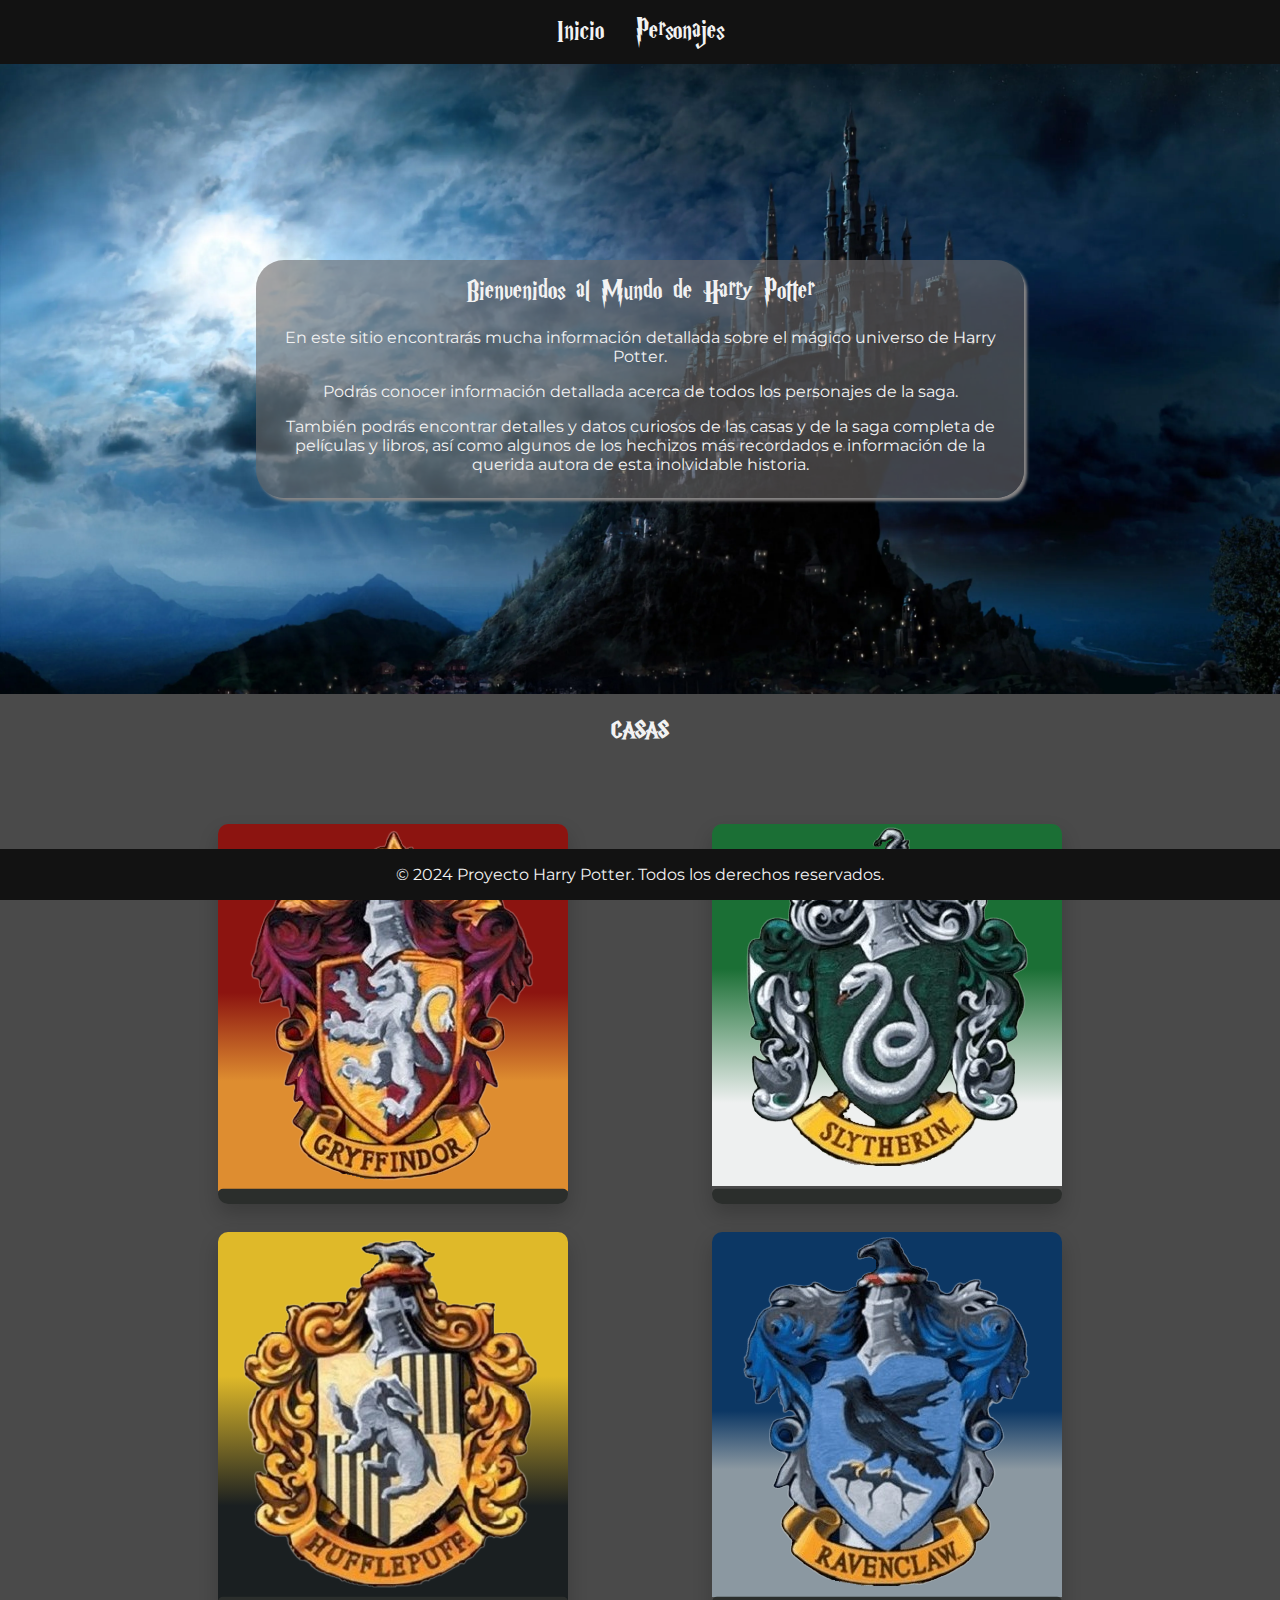
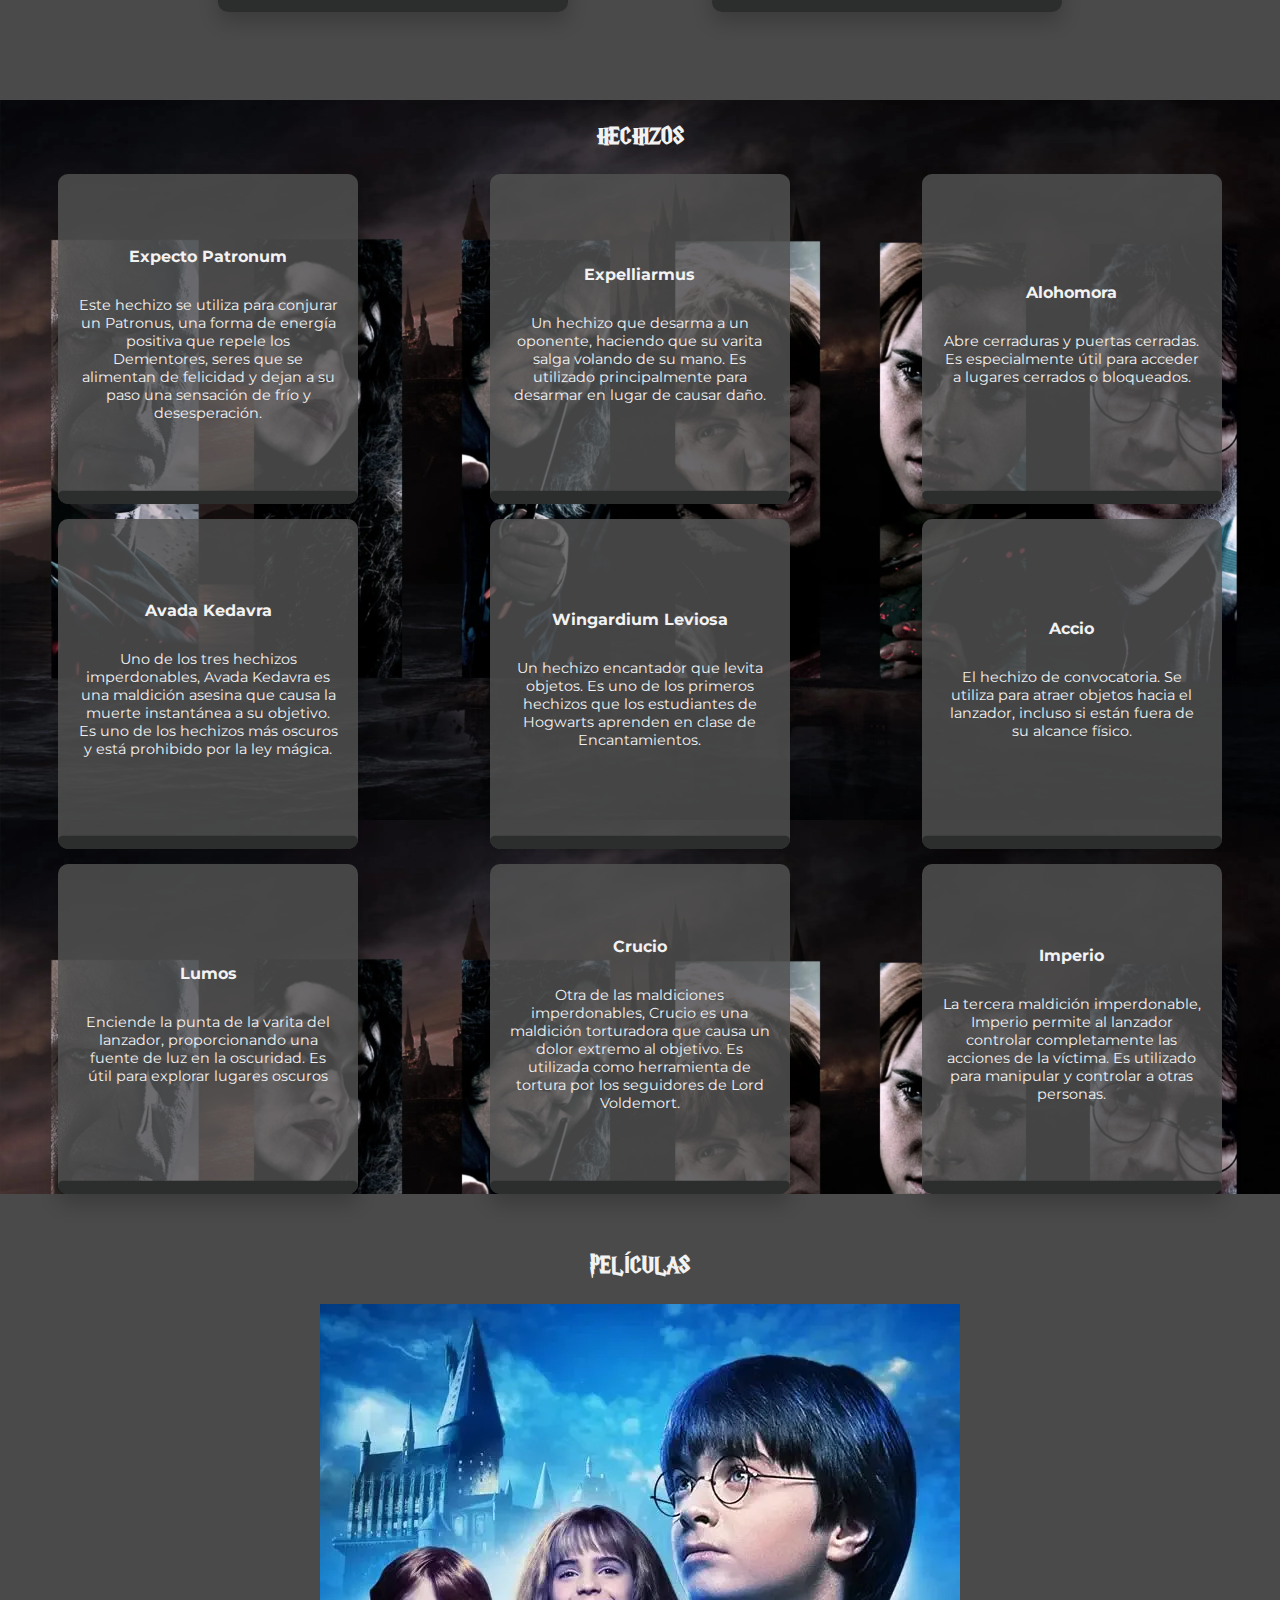
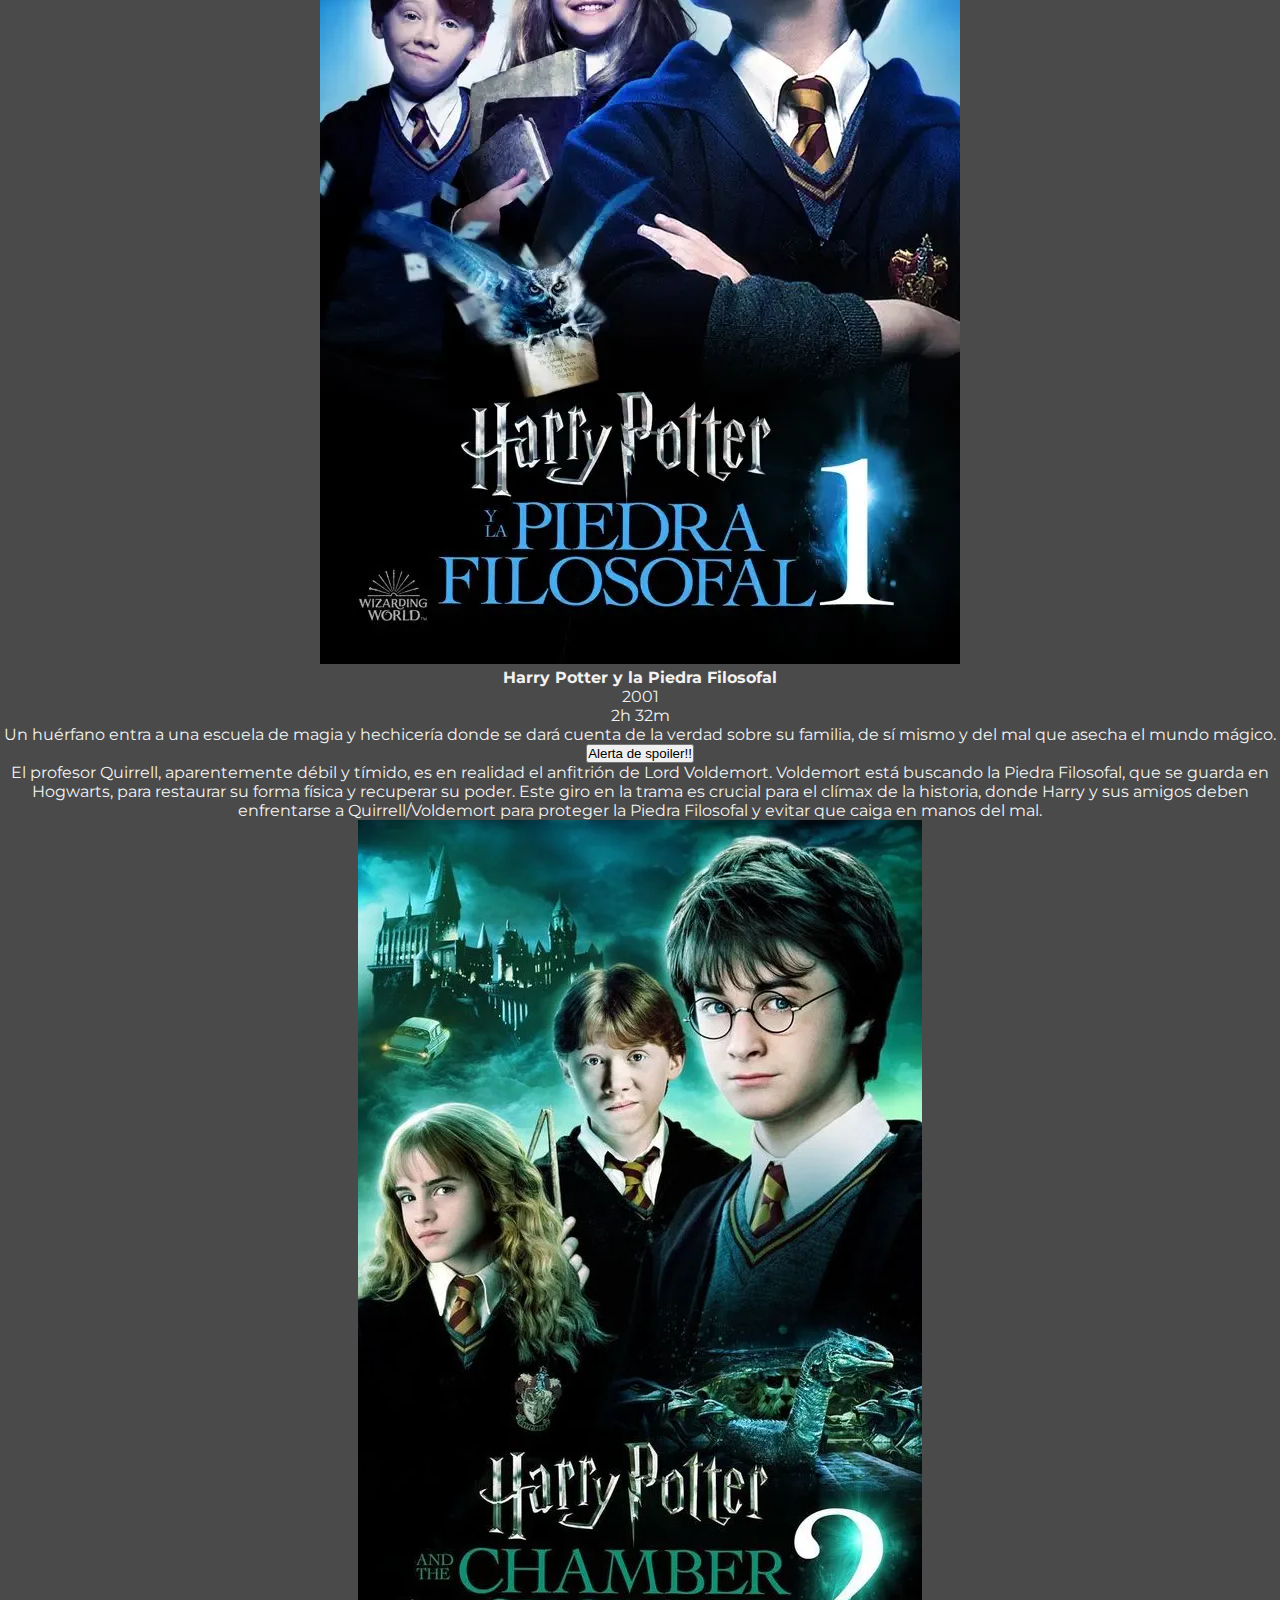
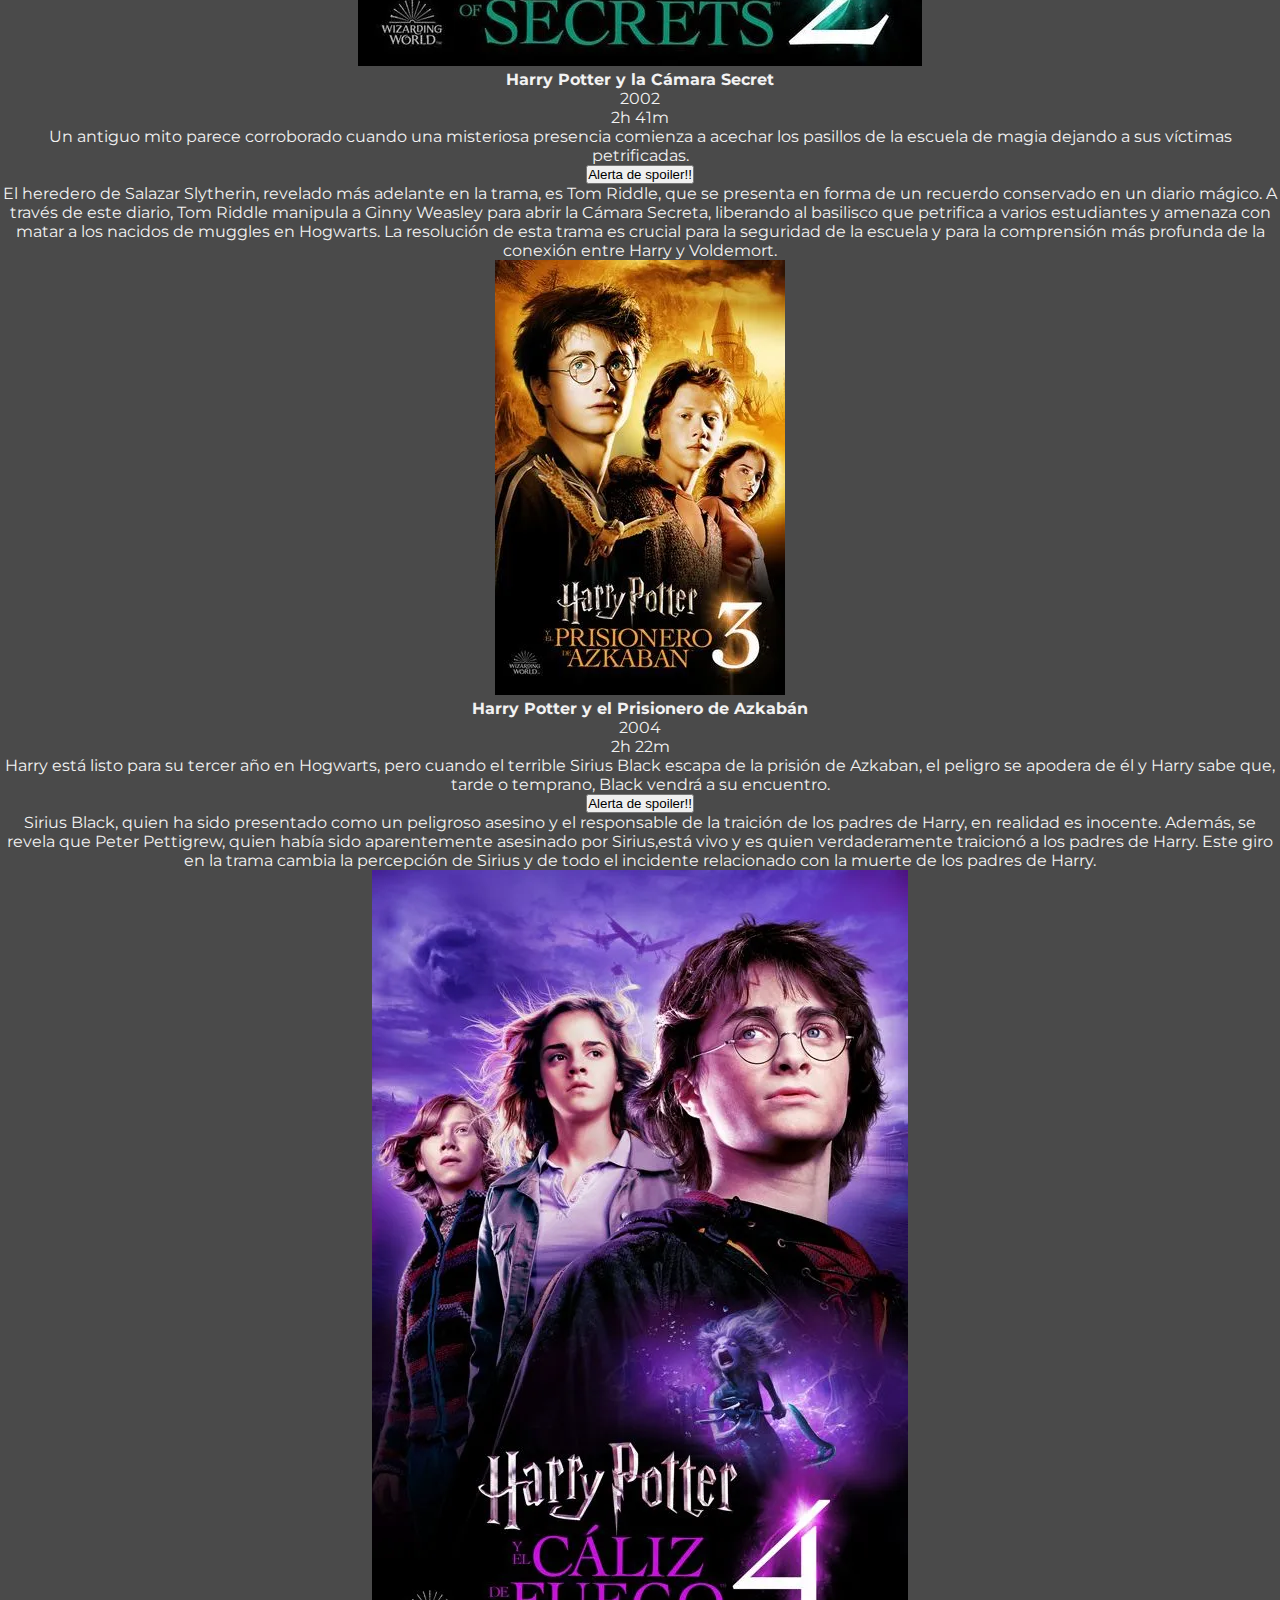
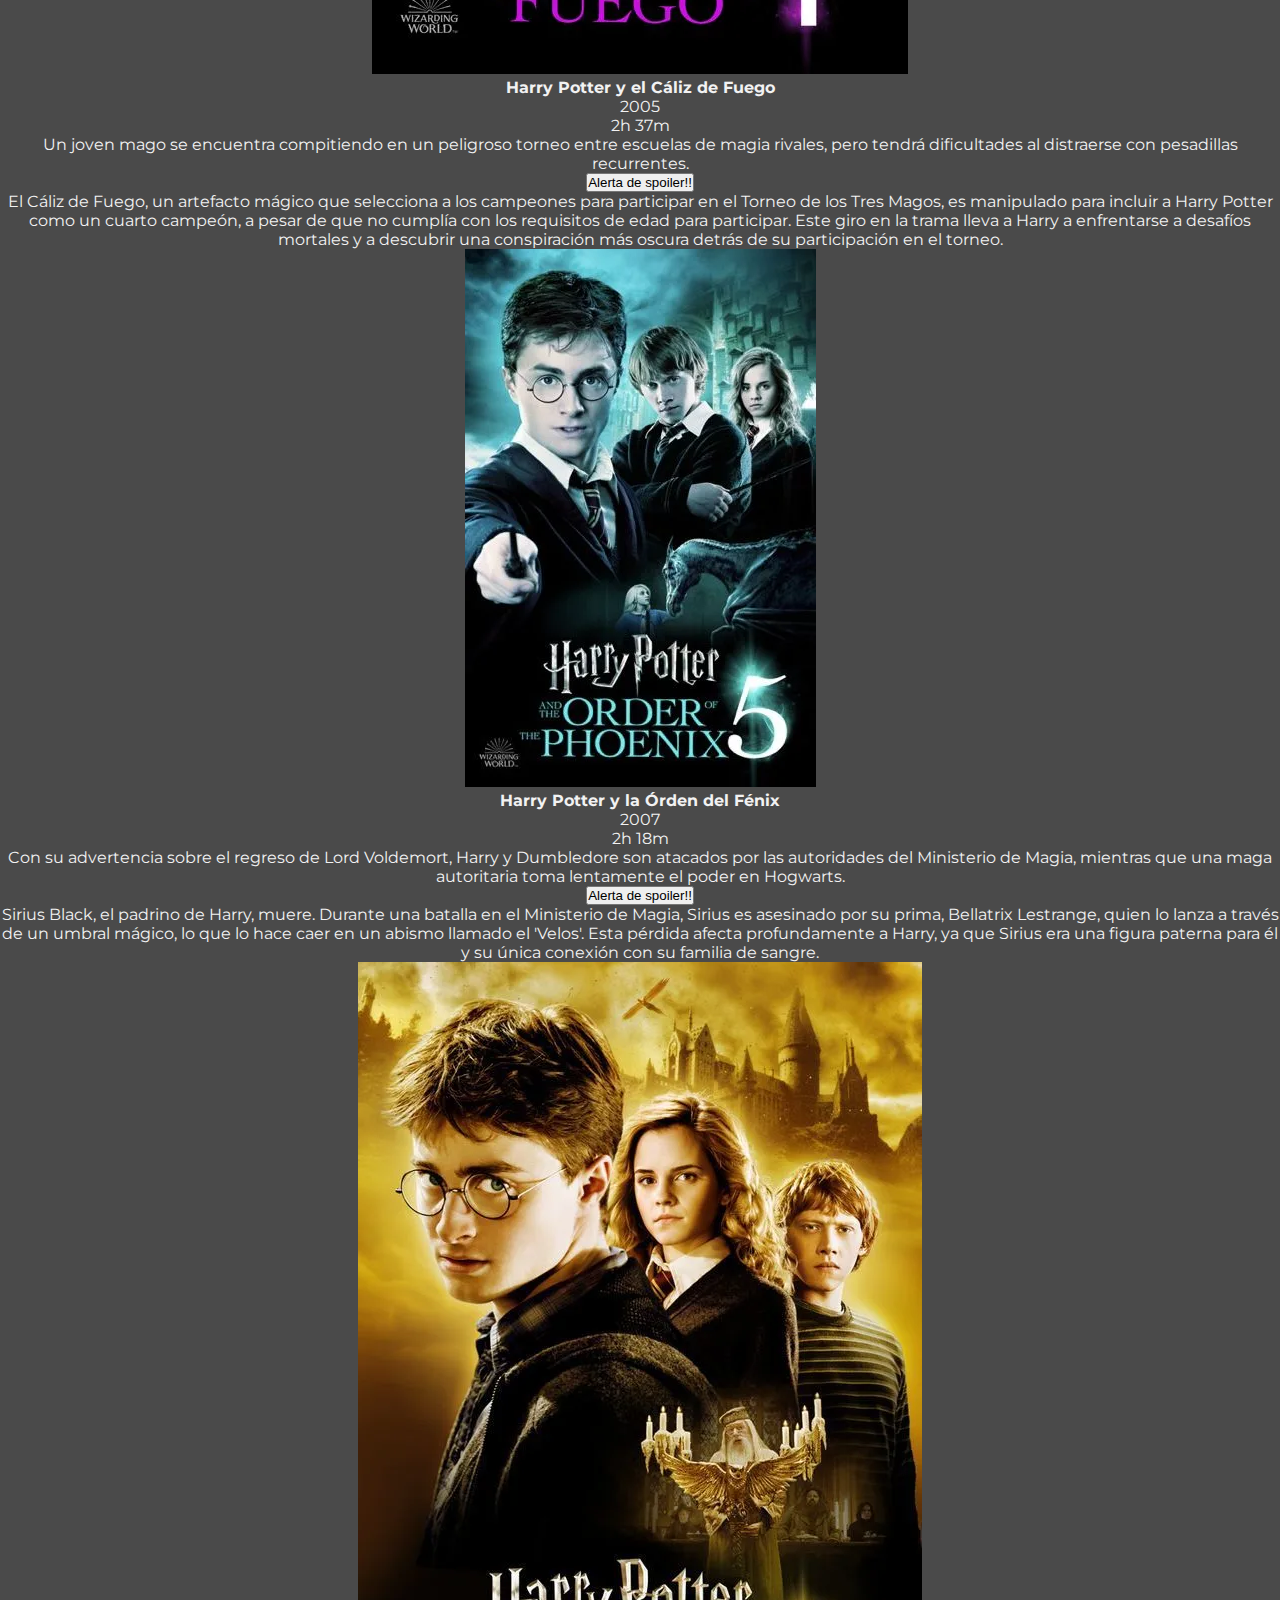
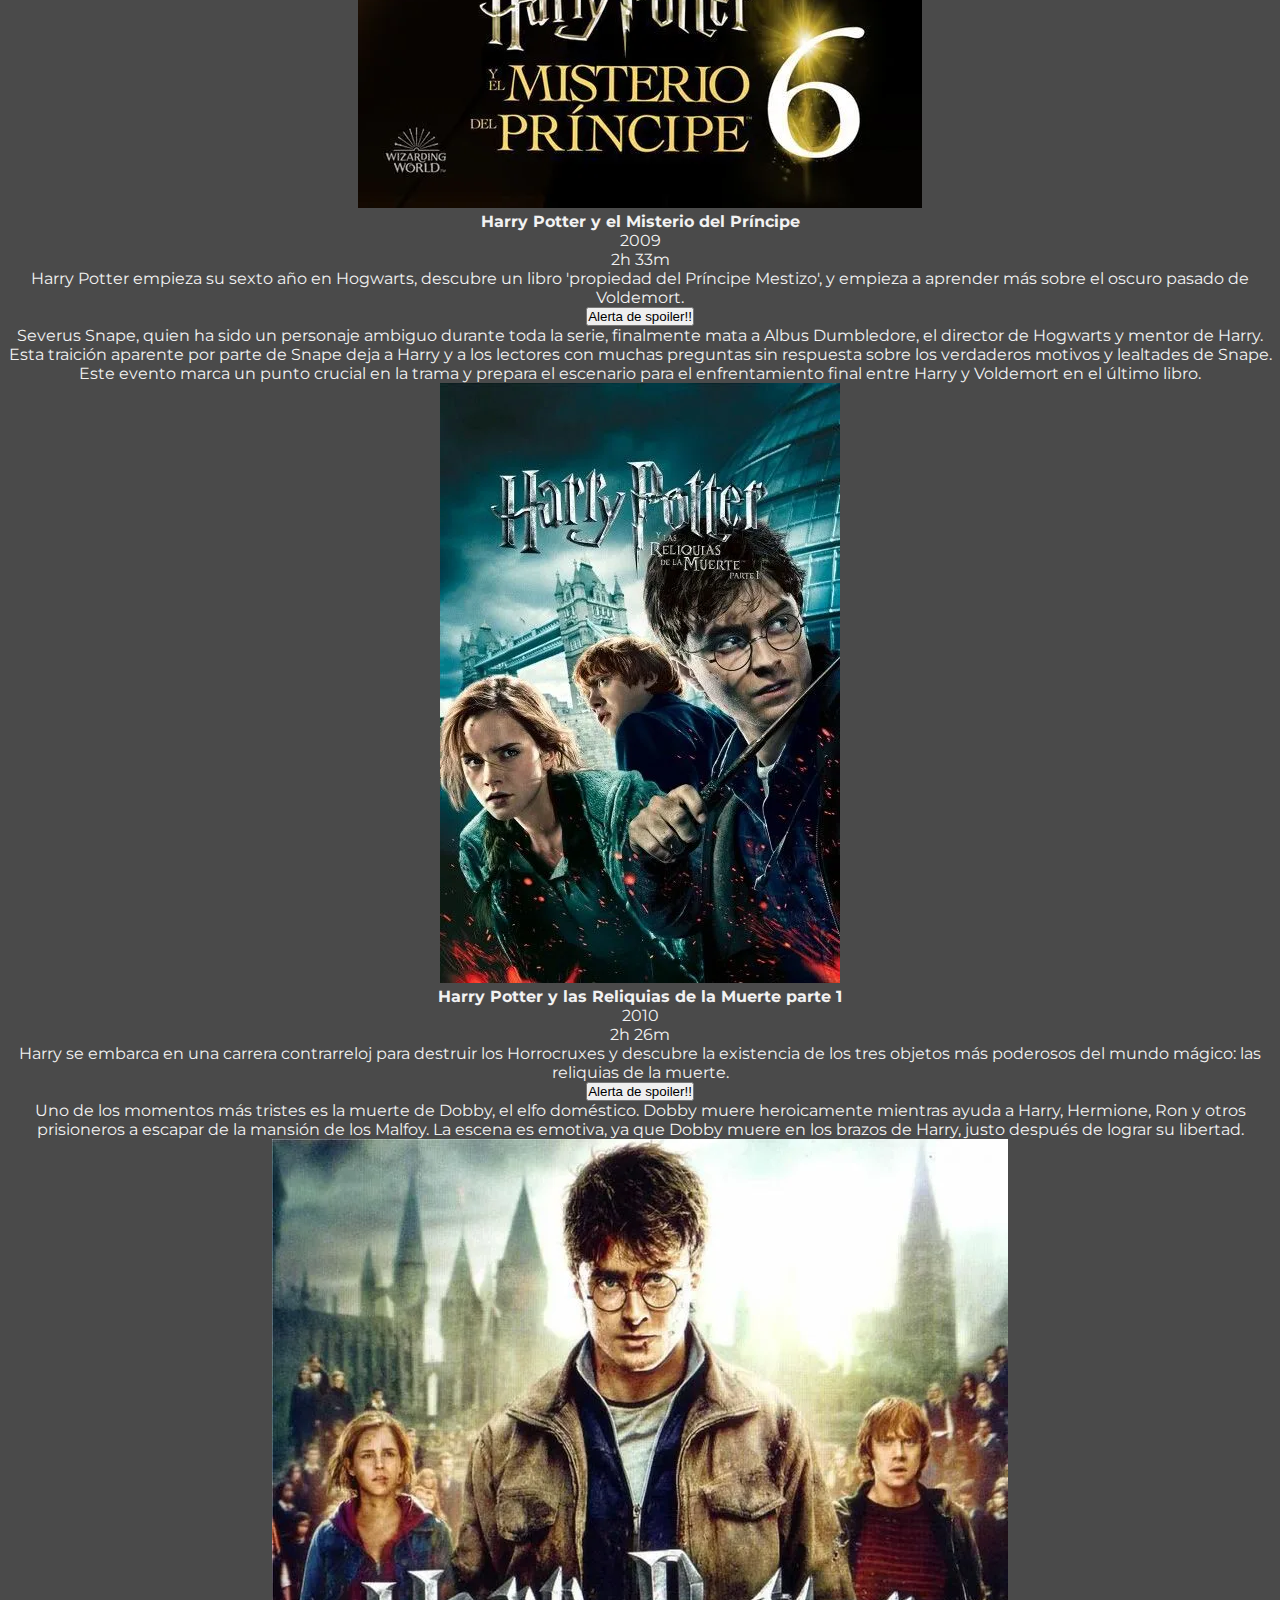
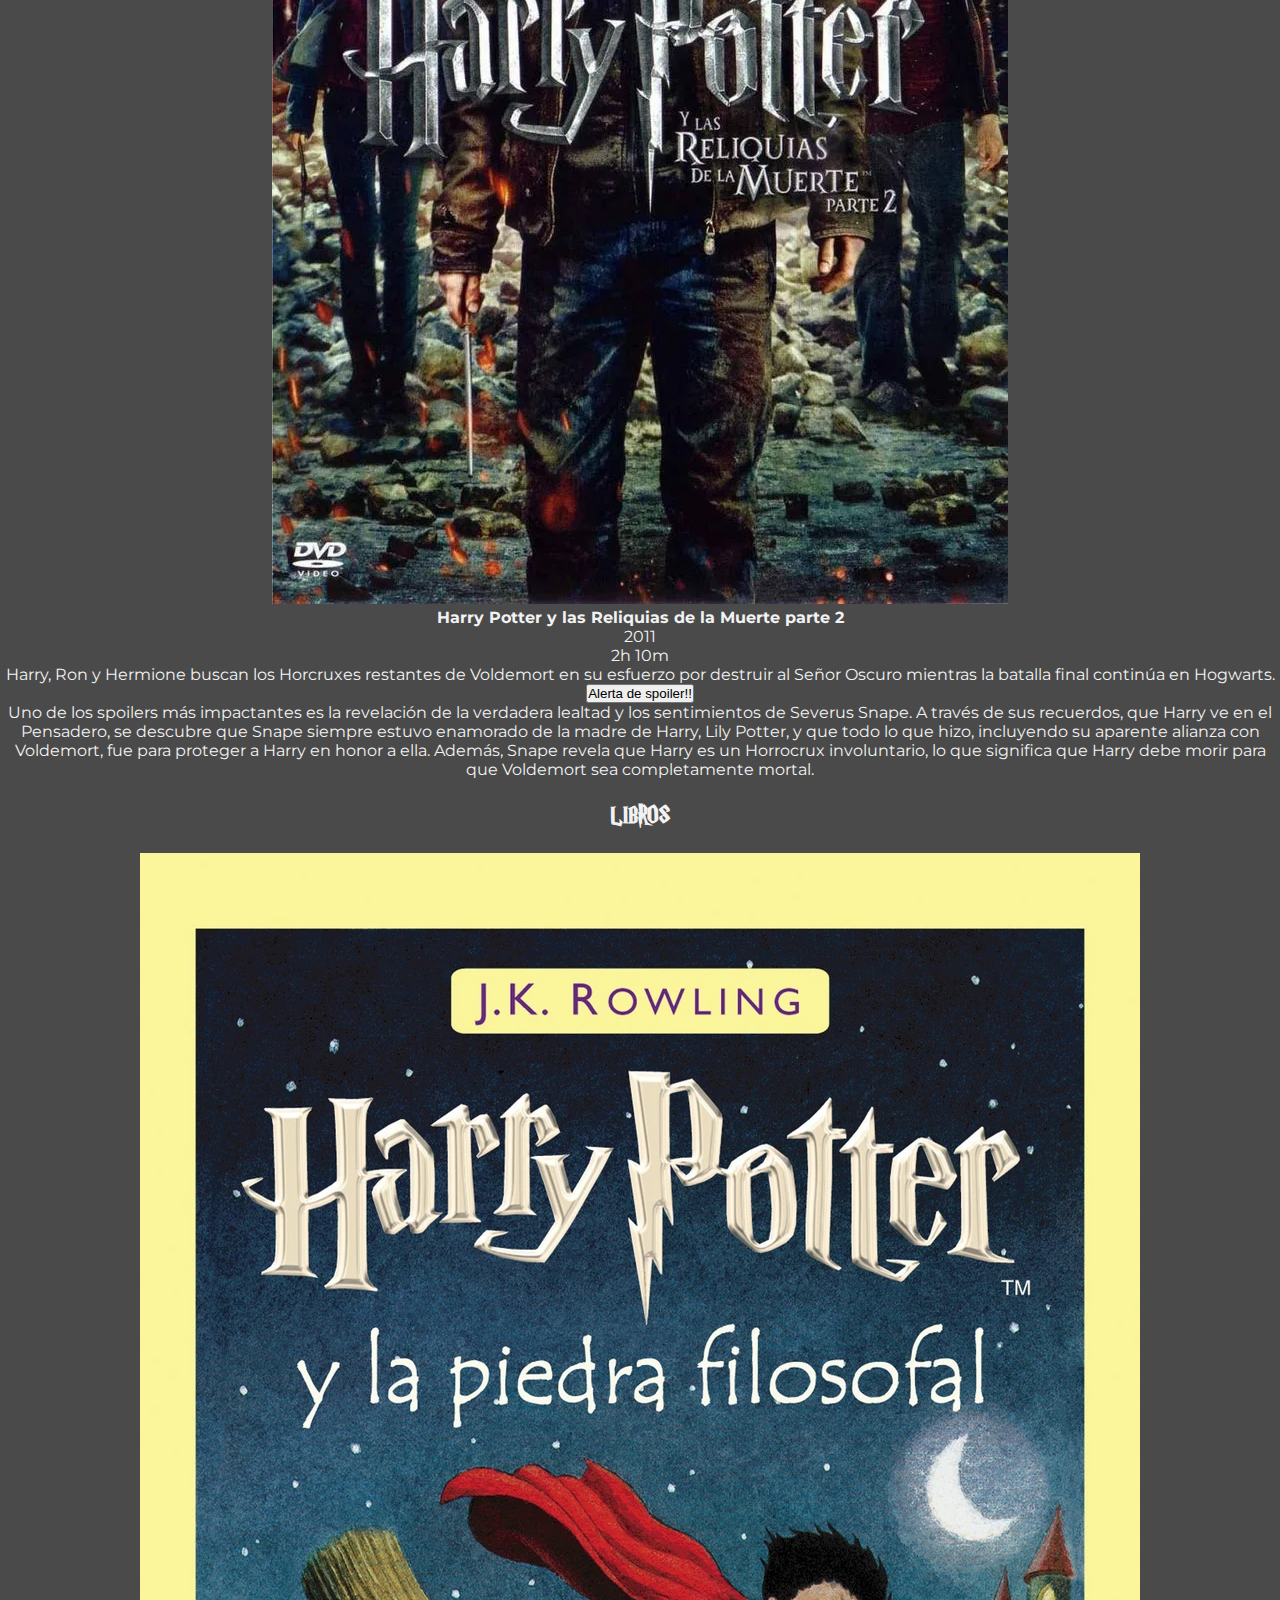
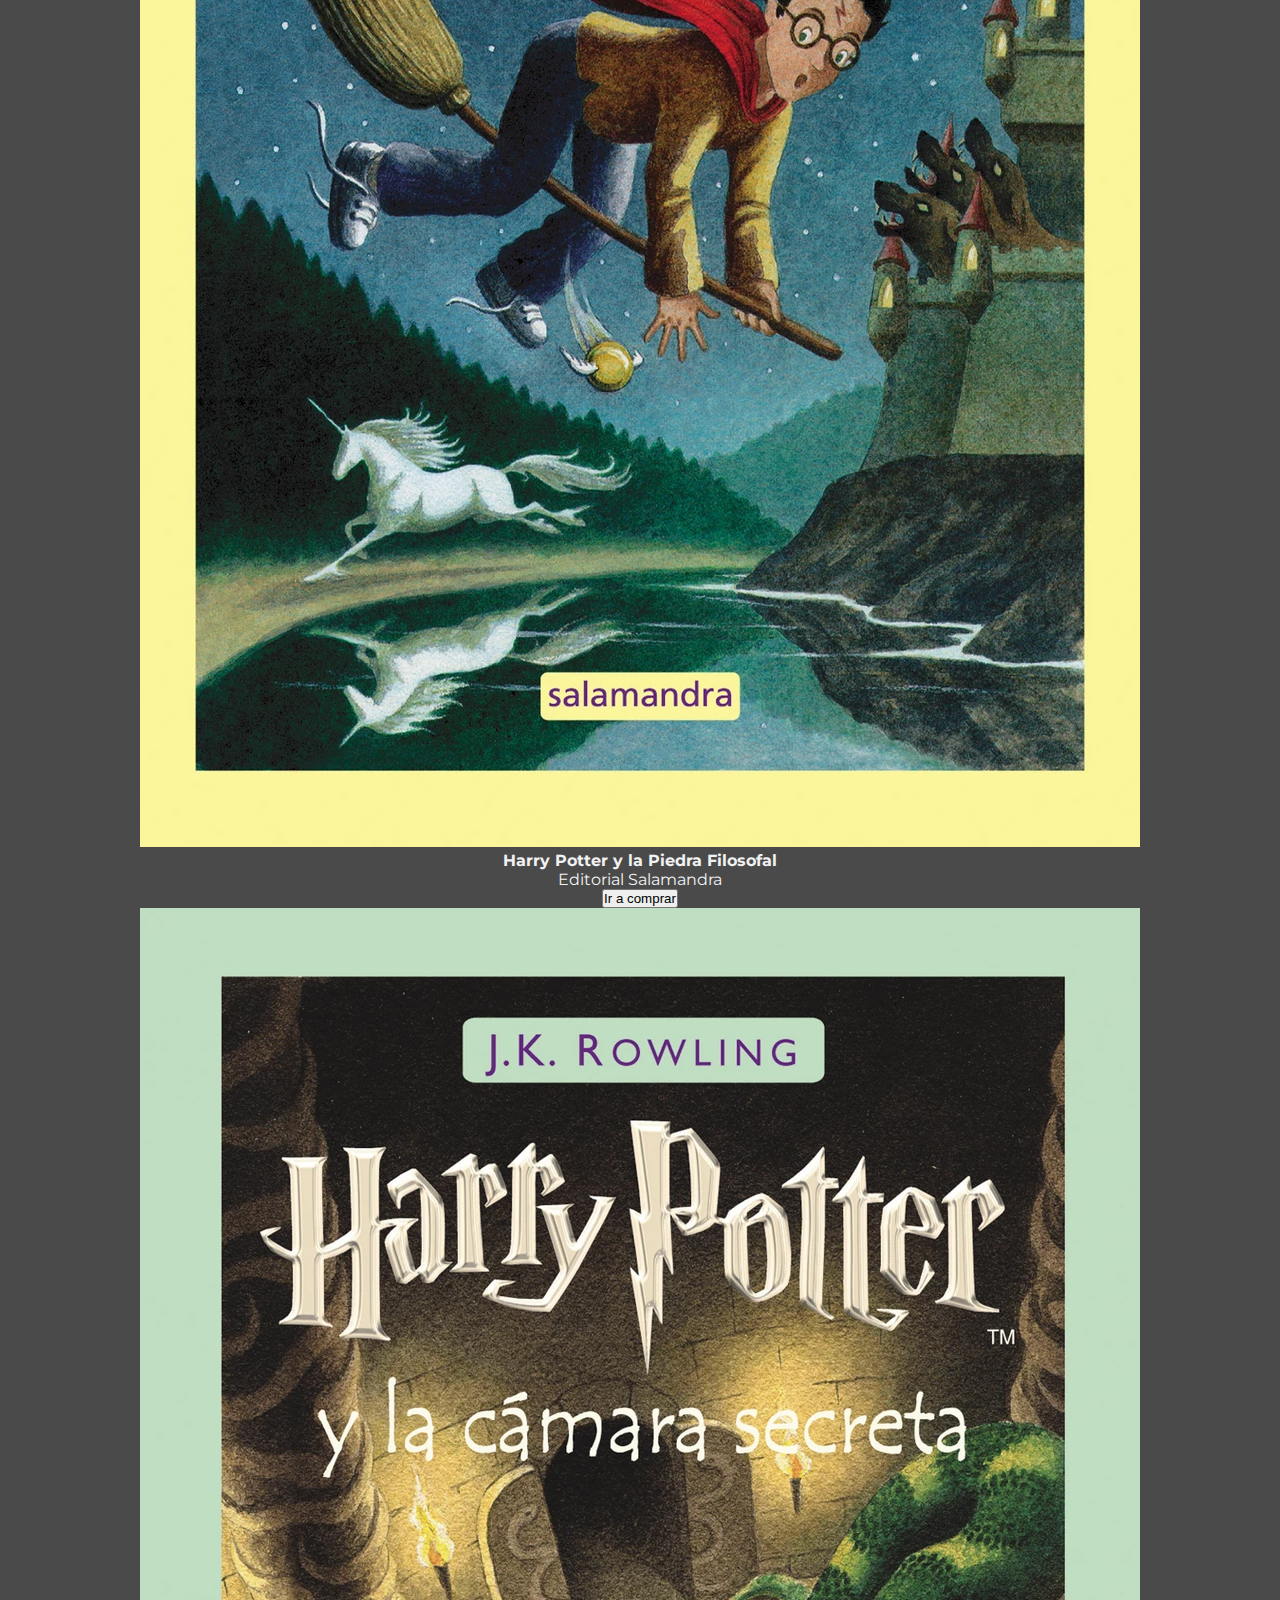
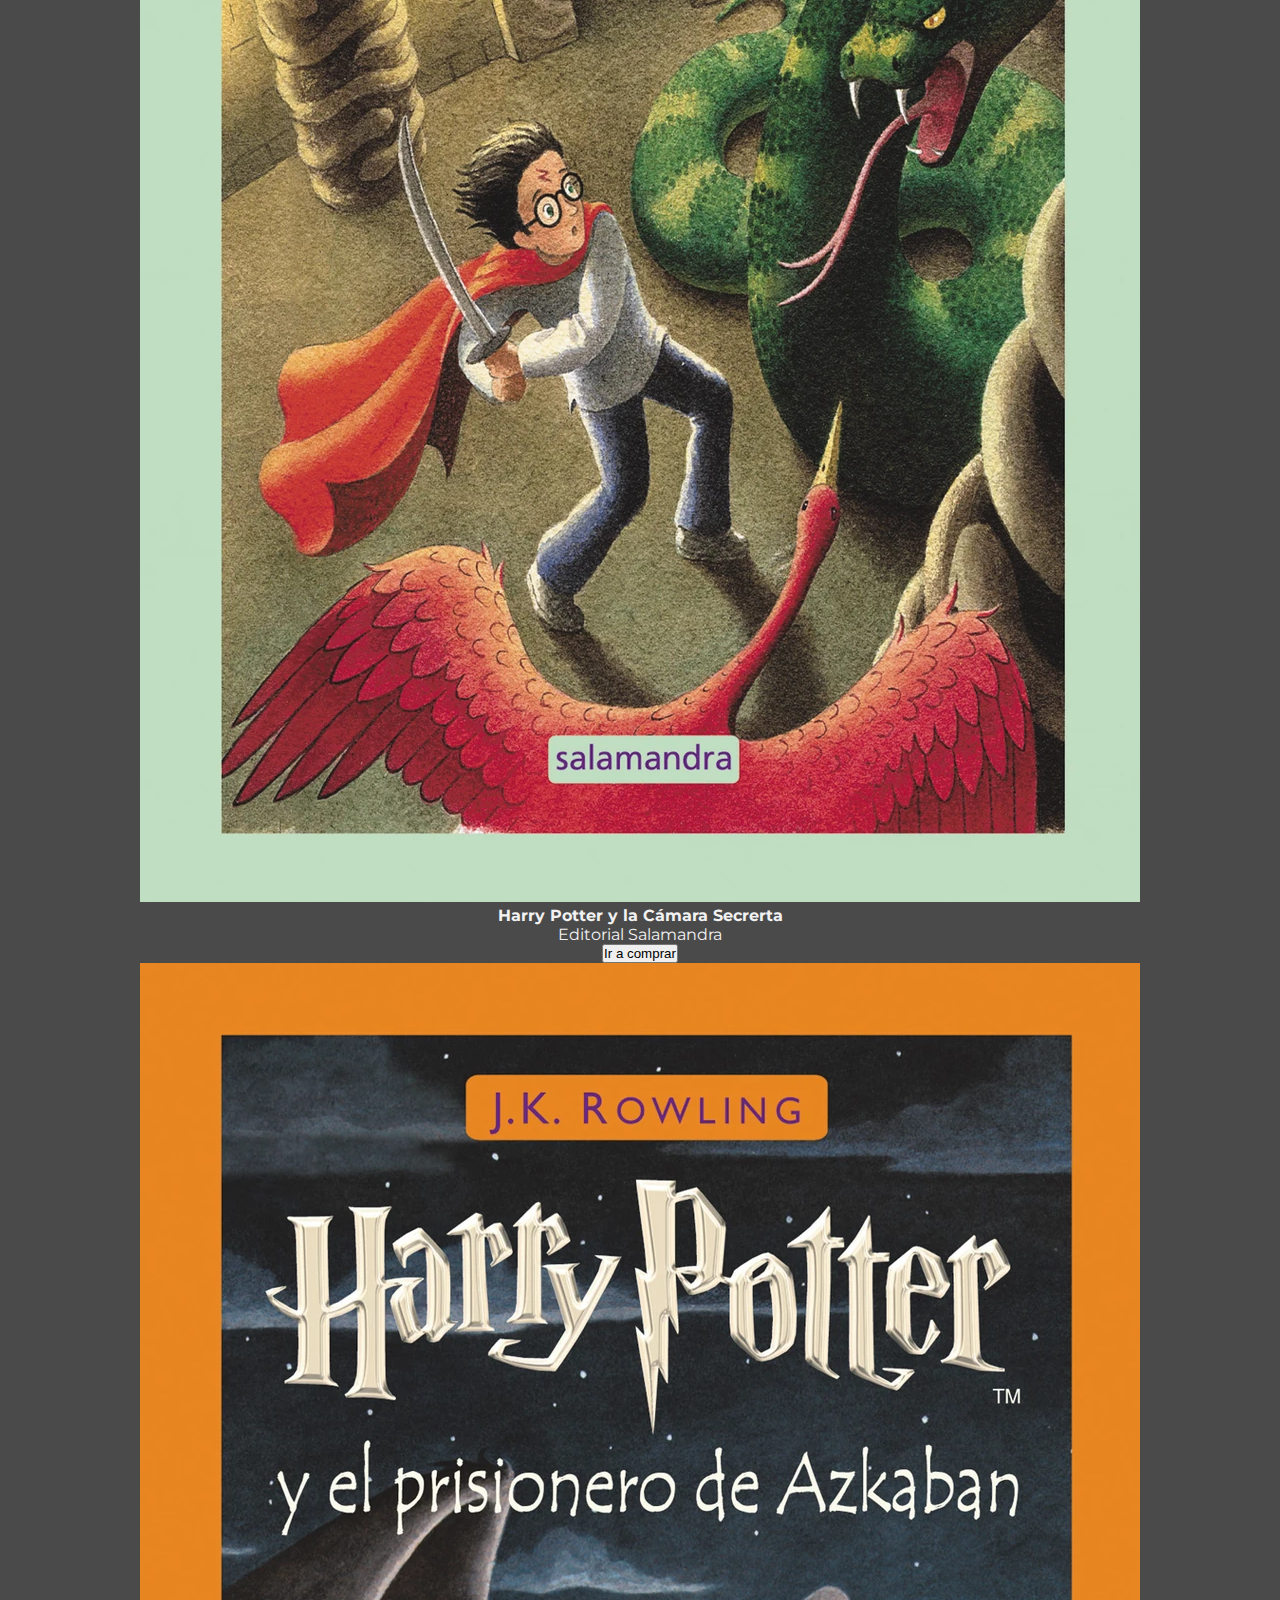
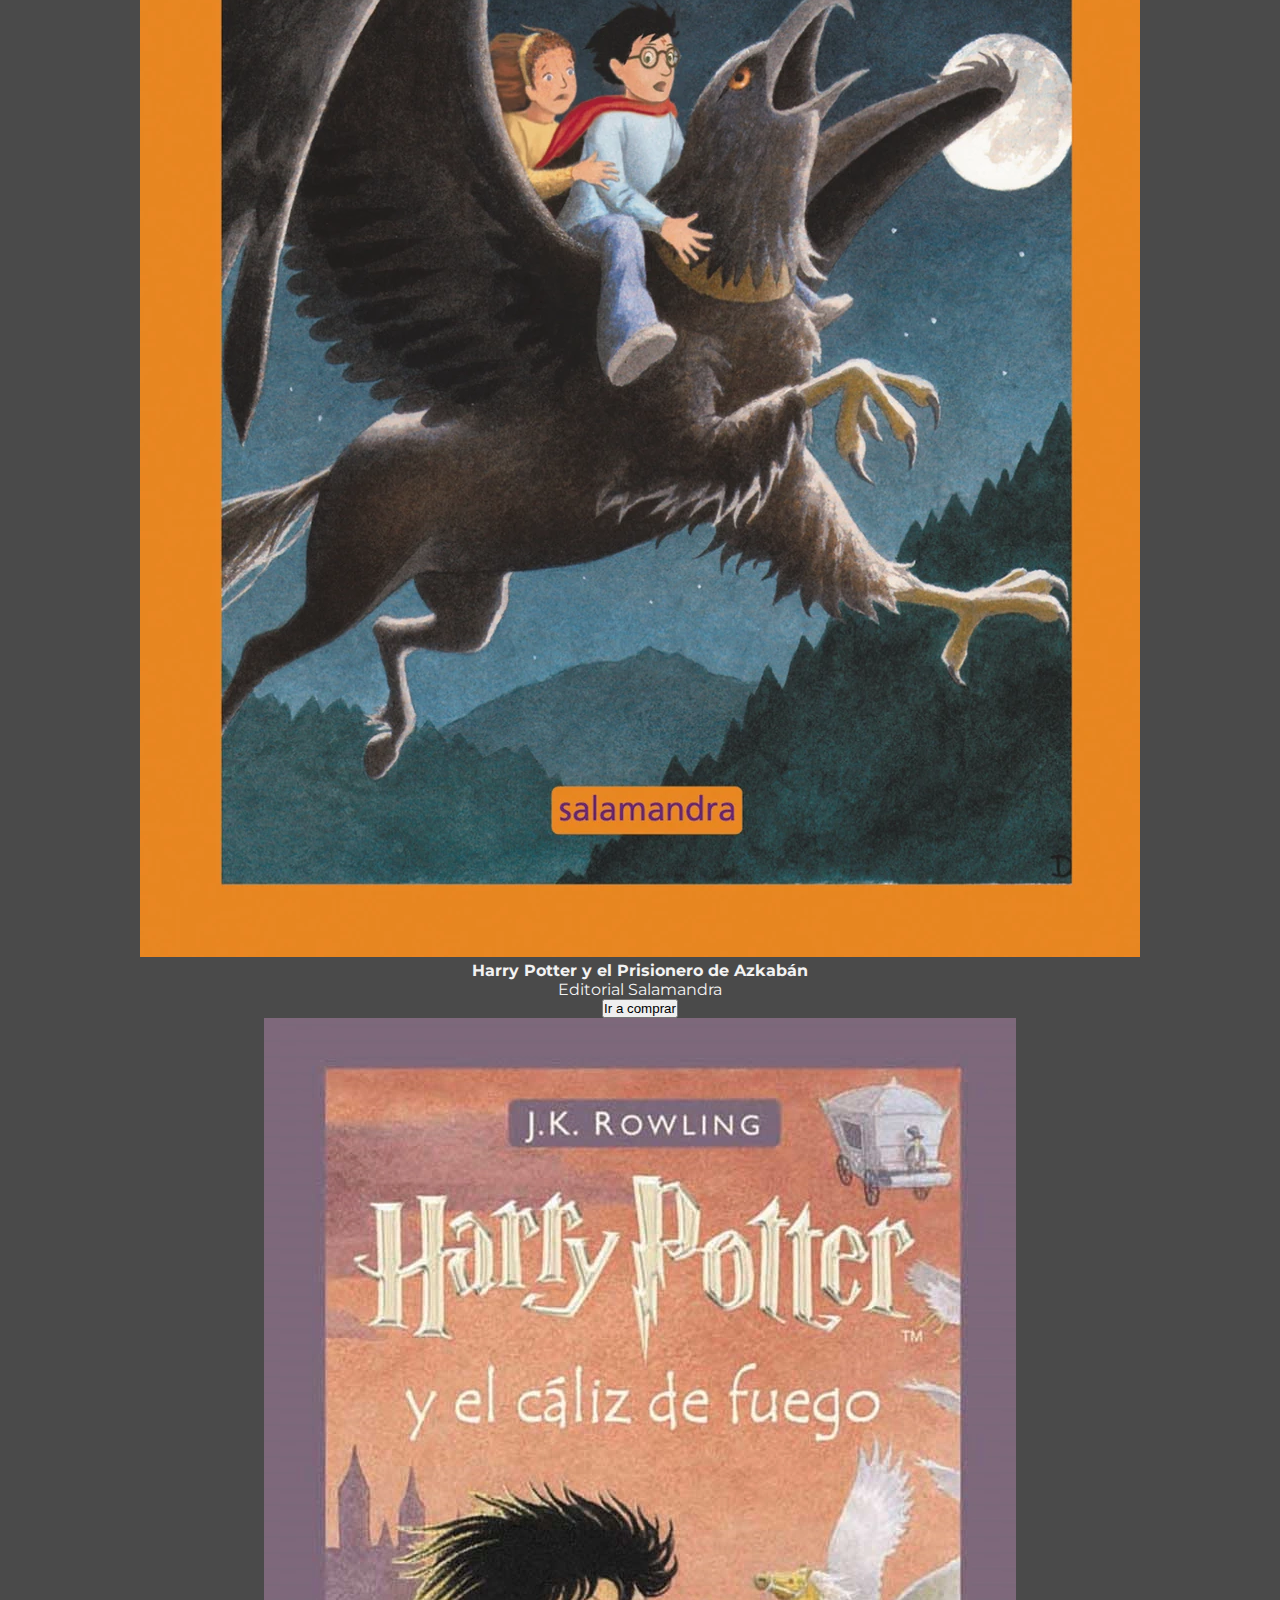
==== commit ae723f8d: "add: houses & spells styles" ====
--- a/index.html
+++ b/index.html
@@ -14,7 +14,7 @@
       <nav>
         <ul>
           <li><a href="index.html">Inicio</a></li>
-          <li><a href="pages/personajes.html">Personajes</a></li>
+          <li><a href="/pages/characters.html">Personajes</a></li>
         </ul>
       </nav>
     </header>
@@ -39,6 +39,7 @@
         </div>
         
       </section>
+      
       <section class="s-spells" id="s-spells">
         <h2>HECHIZOS</h2>
         <!-- Hechizos ppales con gifs?? -->
--- a/styles/template.css
+++ b/styles/template.css
@@ -49,4 +49,56 @@
 
 p, h4, li, ul {
     font-family: var(--font-family-texts);
+}
+
+header {
+    background-color: var(--primary-color-dark);
+    color: var(--text-color-dark);
+    padding: 1em 0;
+}
+
+nav ul {
+    list-style: none;
+    display: flex;
+    justify-content: center;
+    padding: 0;
+}
+
+nav ul li {
+    margin: 0 1em;
+}
+
+nav ul li a {
+    color: var(--text-color-dark);
+    text-decoration: none;
+    font-size: 2rem;
+}
+
+main {
+    text-align: center;
+    background-color: var(--secondary-color-dark);
+    color: var(--text-color-dark);
+}
+
+ul li {
+    list-style: none;
+}
+
+a {
+    text-decoration: none; 
+}
+
+h2 {
+    padding: 25px;
+}
+
+footer {
+    background-color: var(--primary-color-dark);
+    color: var(--text-color-dark);
+    text-align: center;
+    margin-top: 30px;
+    padding: 1em 0;
+    position: fixed;
+    width: 100%;
+    bottom: 0;
 }--- a/styles/styles.css
+++ b/styles/styles.css
@@ -1,32 +1,3 @@
-header {
-  background-color: var(--primary-color-dark);
-  color: var(--text-color-dark);
-  padding: 1em 0;
-}
-
-nav ul {
-  list-style: none;
-  display: flex;
-  justify-content: center;
-  padding: 0;
-}
-
-nav ul li {
-  margin: 0 1em;
-}
-
-nav ul li a {
-  color: var(--text-color-dark);
-  text-decoration: none;
-  font-size: 2rem;
-}
-
-main {
-  text-align: center;
-  background-color: var(--secondary-color-dark);
-  color: var(--text-color-dark);
-}
-
 .s-intro {
   min-height: 70vh;
   margin: 0 auto;
@@ -63,13 +34,8 @@
 }
 
 .welcome p a{
-  text-decoration: none;
   color: var(--text-color-dark);
   font-family: var(--font-family-texts);
-}
-
-.s-houses h2 {
-  padding: 20px;
 }
 
 #houses-list{
@@ -82,11 +48,8 @@
   padding: 2em;
   width: 80%;
   align-items: center;
-  justify-content: center;
-}
-
-#houses-list div li {
-  list-style: none;
+  justify-items: center;
+  align-content: center;
 }
 
 #houses-list div h4 {
@@ -115,7 +78,8 @@
     background: linear-gradient(180deg, rgba(12, 55, 100, 1) 49%, rgba(139, 152, 161, 1) 65%);
 }
 
-.card-container {
+.card-container,
+.card-container-spells {
   width: 350px;
   height: 380px;
   position: relative;
@@ -130,13 +94,33 @@
   border-radius: inherit;
 }
 
-.front-content {
+.front-content,
+.front-content-spells {
   width: 100%;
   height: 100%;
   display: flex;
+  flex-direction: column;
   align-items: center;
   justify-content: center;
   transition: all 0.6s cubic-bezier(0.23, 1, 0.320, 1)
+}
+
+.card-container-spells {
+    width: 300px;
+    height: 330px;
+}
+
+.front-content-spells {
+  background-color: rgba(82, 82, 82, 0.836);
+}
+
+.front-content-spells h4 {
+  padding: 10px;
+}
+
+.front-content-spells p {
+  padding: 20px;
+  font-size: 0.9em;
 }
 
 .content {
@@ -161,31 +145,58 @@
   transition: all 0.6s cubic-bezier(0.23, 1, 0.320, 1);
 }
 
-.card-Gryffindor .content .heading, .card-Slytherin .content .heading, .card-Hufflepuff .content .heading, .card-Ravenclaw .content .heading {
+.content img {
+  width: 100%;
+}
+
+.card-Gryffindor .content .heading, 
+.card-Slytherin .content .heading, 
+.card-Hufflepuff .content .heading, 
+.card-Ravenclaw .content .heading, 
+.card .content .heading {
   font-size: 32px;
   font-weight: 700;
 }
 
-.card-Gryffindor:hover .content, .card-Slytherin:hover .content, .card-Hufflepuff:hover .content, .card-Ravenclaw:hover .content {
+.card-Gryffindor:hover .content, 
+.card-Slytherin:hover .content, 
+.card-Hufflepuff:hover .content, 
+.card-Ravenclaw:hover .content, 
+.card:hover .content {
   transform: translateY(0);
 }
 
-.card-Gryffindor:hover .front-content, .card-Slytherin:hover .front-content,.card-Hufflepuff:hover .front-content, .card-Ravenclaw:hover .front-content {
+.card-Gryffindor:hover .front-content, 
+.card-Slytherin:hover .front-content,
+.card-Hufflepuff:hover .front-content, 
+.card-Ravenclaw:hover .front-content, 
+.card:hover .front-content {
   transform: translateY(-30%);
 }
 
-.card-Gryffindor:hover .front-content img, .card-Slytherin:hover .front-content img, .card-Hufflepuff:hover .front-content img, .card-Ravenclaw:hover .front-content img {
+.card-Gryffindor:hover .front-content img, 
+.card-Slytherin:hover .front-content img, 
+.card-Hufflepuff:hover .front-content img, 
+.card-Ravenclaw:hover .front-content img,
+.card:hover .front-content h4,
+.card:hover .front-content p {
   opacity: 0;
 }
 
-
-footer {
-  background-color: var(--primary-color-dark);
-  color: var(--text-color-dark);
-  text-align: center;
-  margin-top: 30px;
-  padding: 1em 0;
-  position: fixed; 
-  width: 100%;
-  bottom: 0;
-}
+.s-spells {
+  background: url(../assets/img/walls/wallpaperflare.com_wallpaper2.webp);
+  background-size: contain;
+  margin-bottom: 2em;
+}
+
+.spells-list {
+  display: grid;
+  grid-template-columns: repeat(3, 1fr);
+  gap: 15px;
+  align-items: center;
+  justify-items: center;
+}
+
+
+
+
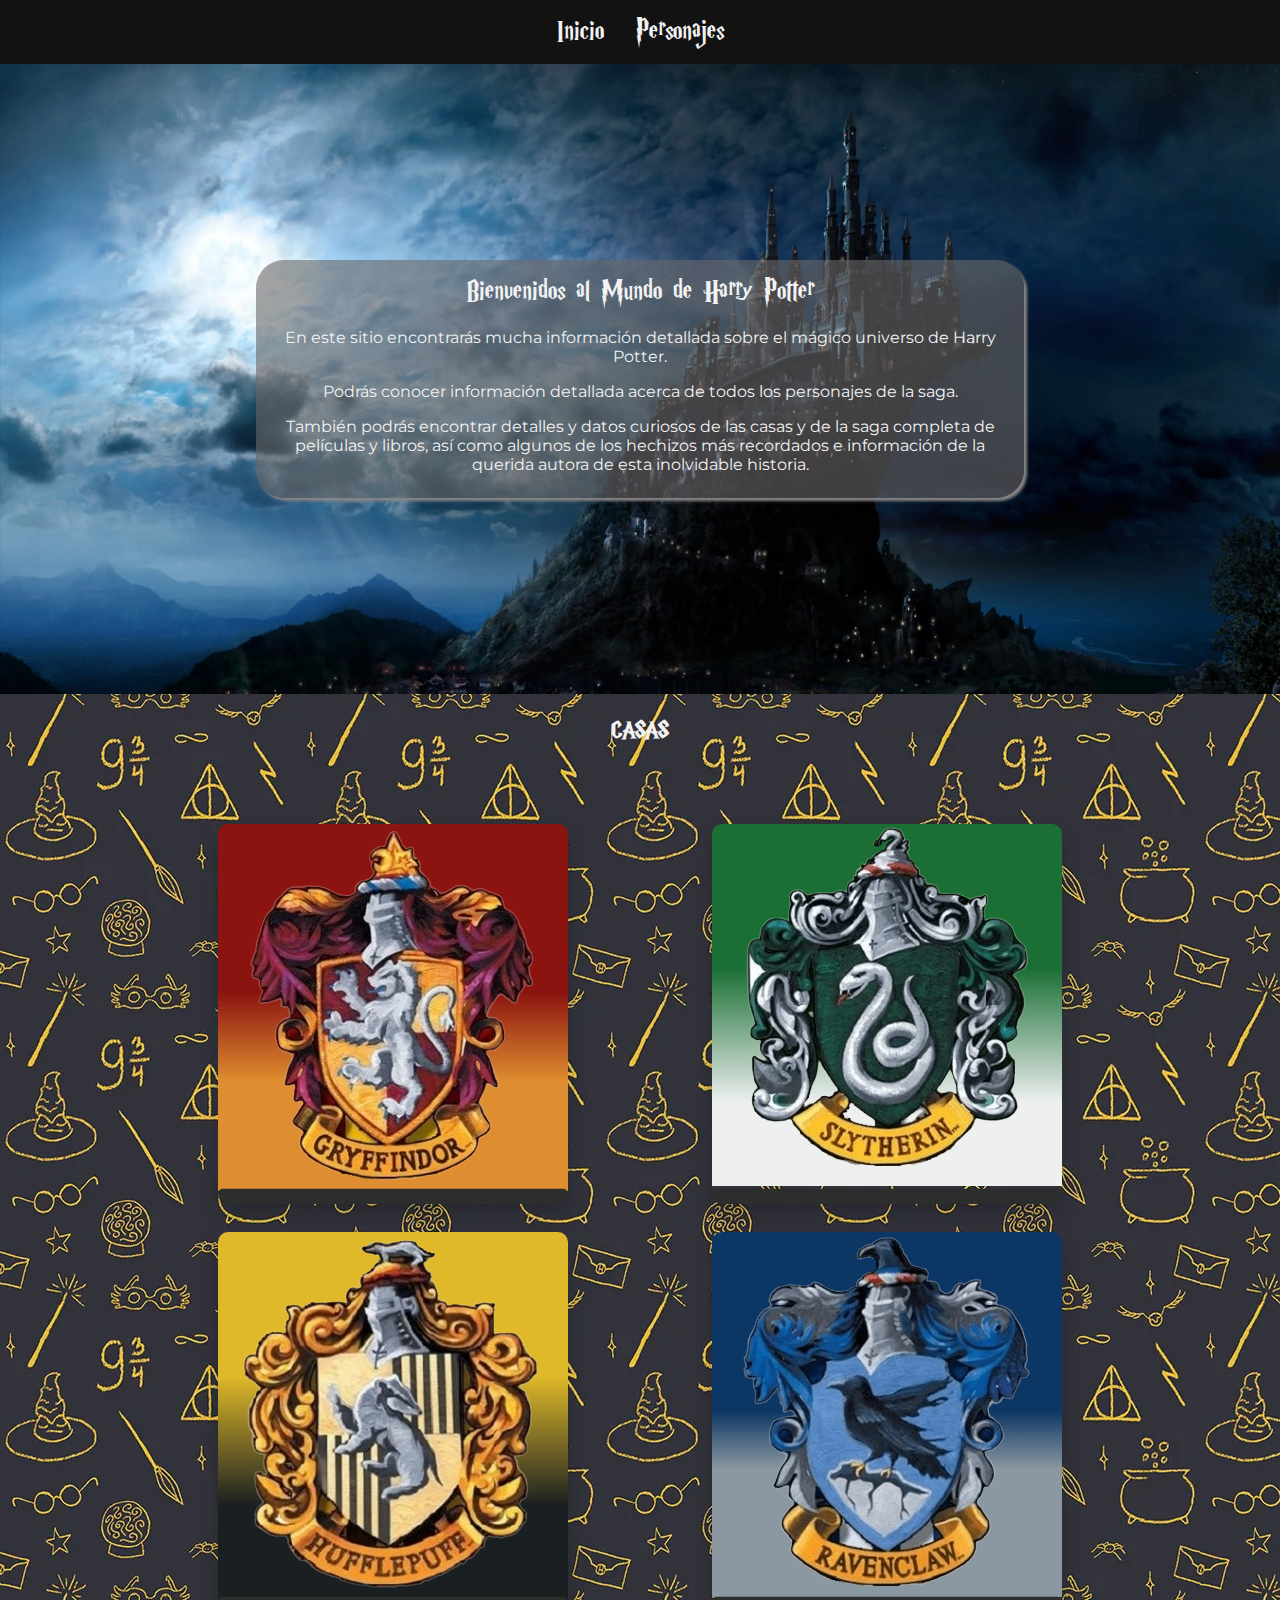
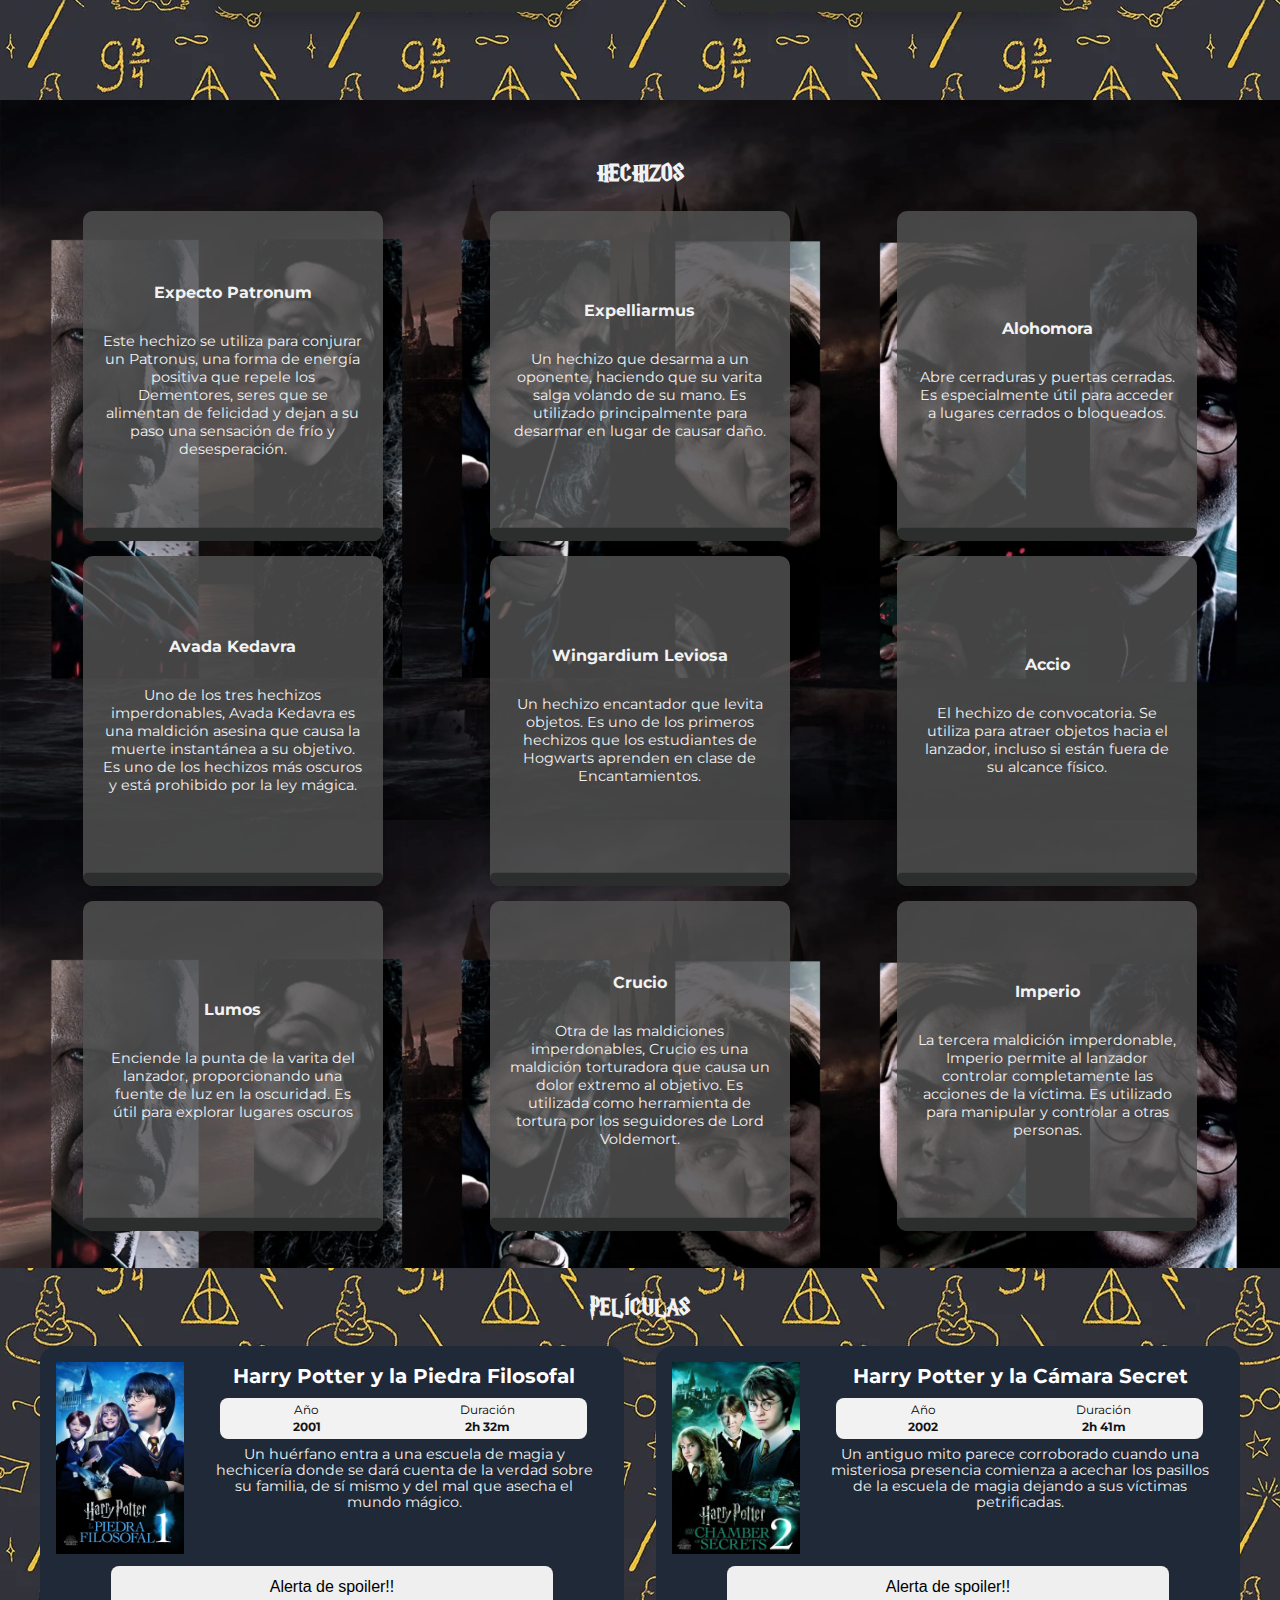
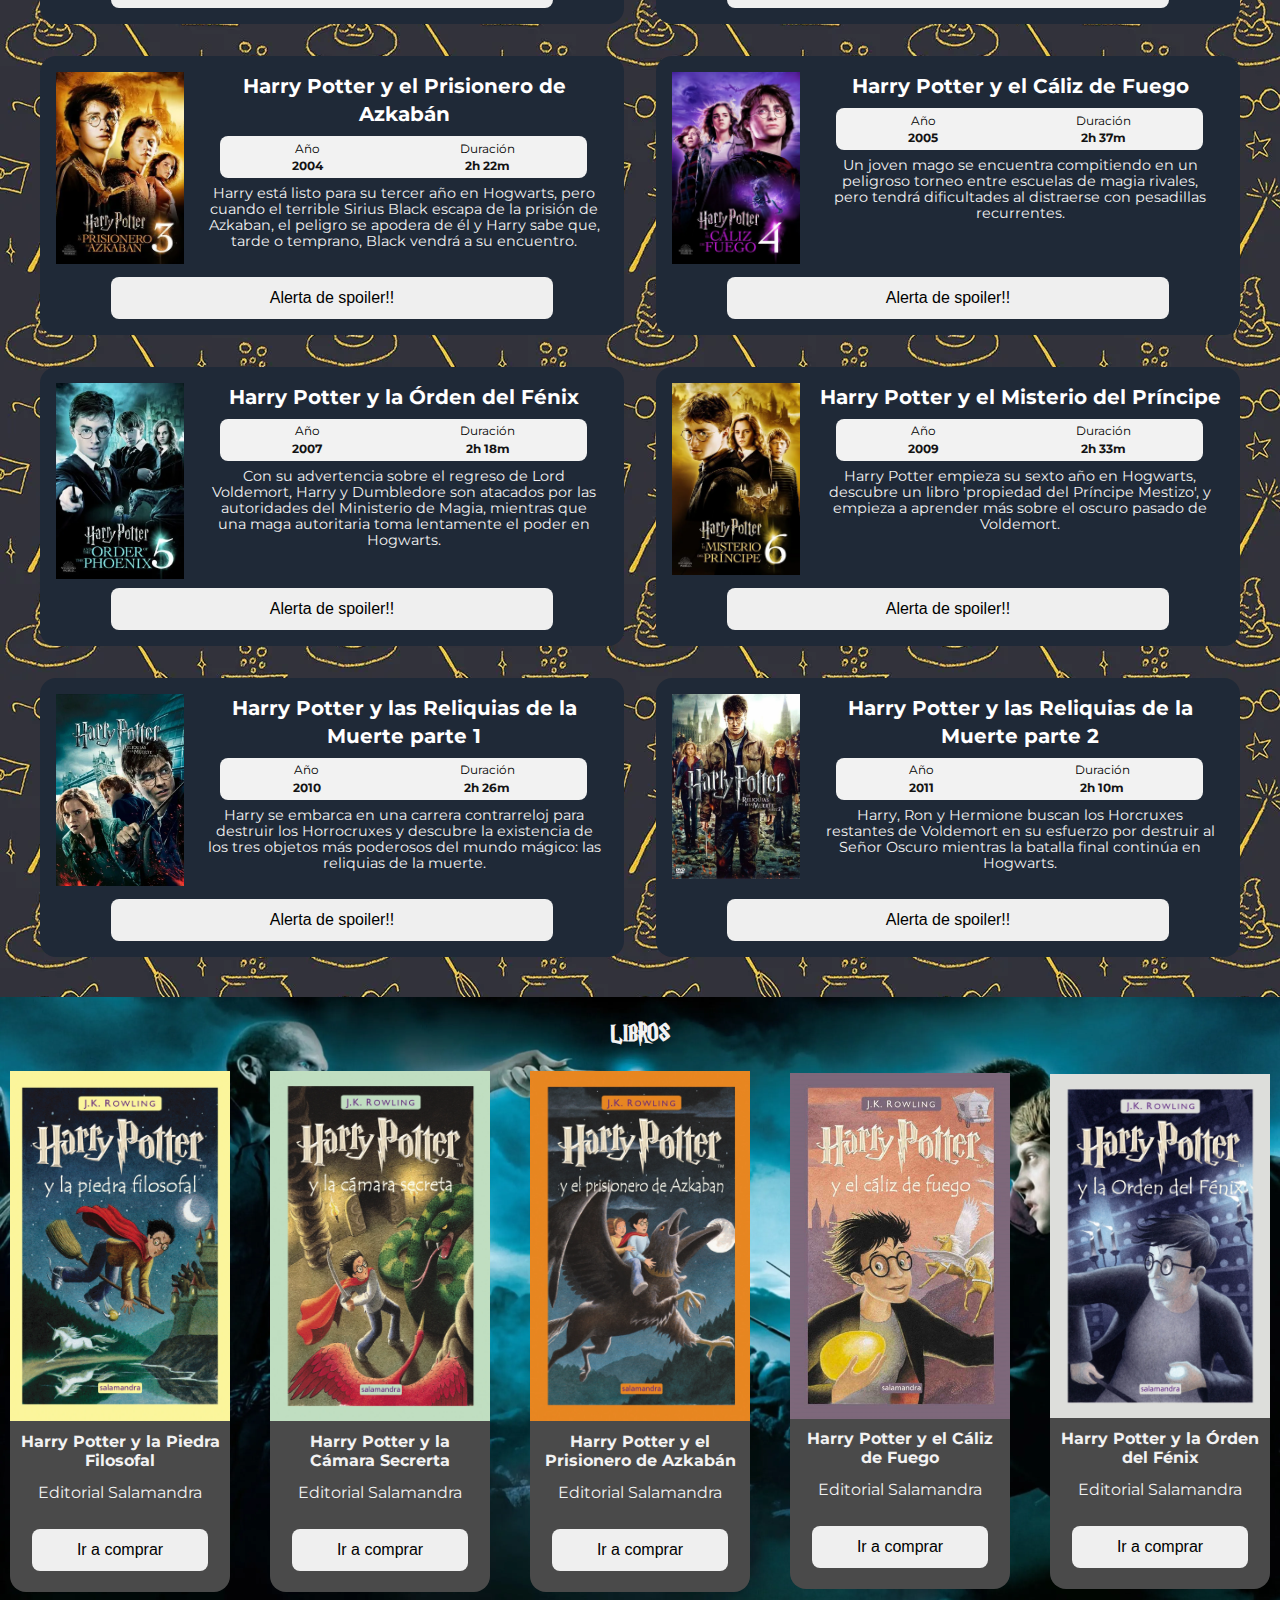
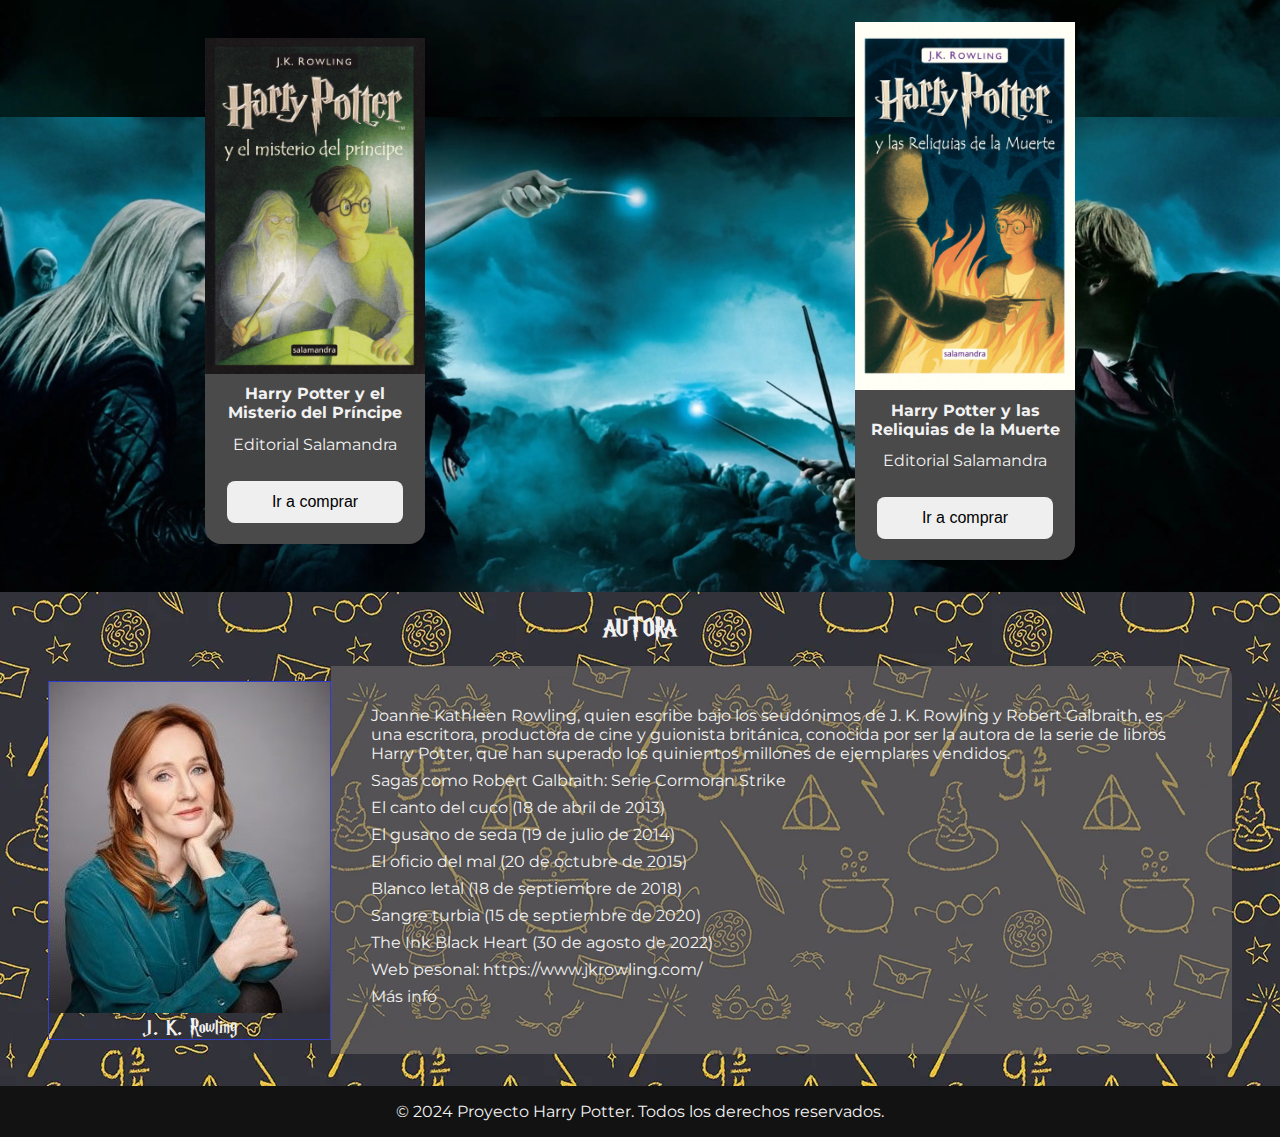
==== commit de39c313: "add: styles on index sections" ====
--- a/index.html
+++ b/index.html
@@ -66,25 +66,27 @@
       
       <section class="s-auth" id="s-auth">
         <h2>AUTORA</h2>
-        Autora bio/fecha/sagas/web pers/link wiki(+info)
-        <div>
-          <img src="./assets/img/jkrowling/jkrowling.webp" alt="imagen jk rowling">
-        </div>
-        <div>
-          <h3>J. K. Rowling</h3>
-          <p>Joanne Kathleen Rowling, quien escribe bajo los seudónimos de J. K. Rowling y Robert Galbraith, es una escritora,
-          productora de cine y guionista británica, conocida por ser la autora de la serie de libros Harry Potter, que han
-          superado los quinientos millones de ejemplares vendidos.</p>
-          <ul>Sagas como Robert Galbraith: Serie Cormoran Strike
-            <li>El canto del cuco (18 de abril de 2013)</li>
-            <li>El gusano de seda (19 de julio de 2014)</li>
-            <li>El oficio del mal (20 de octubre de 2015)</li>
-            <li>Blanco letal (18 de septiembre de 2018)</li>
-            <li>Sangre turbia (15 de septiembre de 2020)</li>
-            <li>The Ink Black Heart (30 de agosto de 2022)</li>
-          </ul>     
-          <p>Web pesonal: <a href="https://www.jkrowling.com/" target="_blank">https://www.jkrowling.com/</a></p>
-          <p><a href="https://es.wikipedia.org/wiki/J._K._Rowling" target="_blank">Más info</a></p>
+        <!-- Autora bio/fecha/sagas/web pers/link wiki(+info) -->
+        <div class="auth-bio">
+          <div class="bio-img">
+            <img src="./assets/img/jkrowling/jkrowling.webp" alt="imagen jk rowling">
+            <h3>J. K. Rowling</h3>
+          </div>
+          <div class="bio-info">
+            <p>Joanne Kathleen Rowling, quien escribe bajo los seudónimos de J. K. Rowling y Robert Galbraith, es una escritora,
+              productora de cine y guionista británica, conocida por ser la autora de la serie de libros Harry Potter, que han
+              superado los quinientos millones de ejemplares vendidos.</p>
+            <ul>Sagas como Robert Galbraith: Serie Cormoran Strike
+              <li>El canto del cuco (18 de abril de 2013)</li>
+              <li>El gusano de seda (19 de julio de 2014)</li>
+              <li>El oficio del mal (20 de octubre de 2015)</li>
+              <li>Blanco letal (18 de septiembre de 2018)</li>
+              <li>Sangre turbia (15 de septiembre de 2020)</li>
+              <li>The Ink Black Heart (30 de agosto de 2022)</li>
+            </ul>
+            <p class="pers-web">Web pesonal: <a href="https://www.jkrowling.com/" target="_blank">https://www.jkrowling.com/</a></p>
+            <p><a href="https://es.wikipedia.org/wiki/J._K._Rowling" target="_blank">Más info</a></p>
+          </div>
         </div>
       </section> 
 
--- a/styles/template.css
+++ b/styles/template.css
@@ -96,9 +96,6 @@
     background-color: var(--primary-color-dark);
     color: var(--text-color-dark);
     text-align: center;
-    margin-top: 30px;
     padding: 1em 0;
-    position: fixed;
     width: 100%;
-    bottom: 0;
 }--- a/styles/styles.css
+++ b/styles/styles.css
@@ -1,3 +1,7 @@
+main {
+  background: url(../assets/img/pattern/patronHP.webp);
+}
+
 .s-intro {
   min-height: 70vh;
   margin: 0 auto;
@@ -186,7 +190,7 @@
 .s-spells {
   background: url(../assets/img/walls/wallpaperflare.com_wallpaper2.webp);
   background-size: contain;
-  margin-bottom: 2em;
+  padding: 2.3em;
 }
 
 .spells-list {
@@ -197,6 +201,208 @@
   justify-items: center;
 }
 
-
-
-
+.s-movies {
+  padding: 0 2.5rem 2.5rem 2.5rem;
+}
+
+#movies-list {
+  display: grid;
+  grid-template-columns: repeat(2, 1fr);
+  gap: 2em;
+}
+
+.movie-card {
+  min-width: 65%;
+  min-height:max-content;
+  border-radius: 1rem;
+  background-color: rgba(31, 41, 55, 1);
+  padding: 1rem;
+}
+
+.info {
+  display: flex;
+  flex-direction: row;
+  align-items: flex-start;
+  grid-gap: 1rem;
+  gap: 1rem;
+}
+
+.image {
+  height: 11rem;
+  width: 8rem;
+  border-radius: 0.5rem;
+  background-color: rgb(118, 36, 194);
+  background: linear-gradient(to bottom right, rgb(118, 36, 194), rgb(185, 128, 240));
+}
+
+.image img {
+  width: 100%;
+}
+
+.infos {
+  height: 7rem;
+  flex: 1;
+  display: flex;
+  flex-direction: column;
+  justify-content: space-between;
+}
+
+.name {
+  font-size: 1.25rem;
+  line-height: 1.75rem;
+  font-weight: 500;
+  color: rgba(255, 255, 255, 1);
+}
+
+.synopsis {
+  font-size: 0.9em;
+  line-height: 1rem;
+  color: var(--text-color-dark);
+  padding: 0.5em;
+}
+
+.stats {
+  width: 90%;
+  margin-left: 20px;
+  margin-top: 8px;
+  border-radius: 0.5rem;
+  background-color: var(--text-color-dark);
+  padding: 0.2rem;
+  display: flex;
+  align-items: center;
+  justify-content: space-around;
+  font-size: 0.75rem;
+  line-height: 1.1rem;
+  color: rgba(0, 0, 0, 1);
+}
+
+.flex {
+  display: flex;
+  flex-direction: column;
+  align-items: center;
+  margin: 0 4px;
+}
+
+.state-value {
+  font-weight: 700;
+  color: var(--text-color-light);
+}
+
+.request {
+  margin-top: 1.8rem;
+  width: 80%;
+  border: 1px solid transparent;
+  border-radius: 0.5rem;
+  padding: 0.5rem 1rem;
+  font-size: 1rem;
+  line-height: 1.5rem;
+}
+
+.mov-spoiler {
+  display: none;
+  padding: 0.5em;
+  font-size: 0.9em;
+}
+
+.s-books {
+  background: url(../assets/img/walls/wallpaperflare.com_wallpaper3.webp);
+  background-size: contain;
+  padding-bottom: 2em;
+}
+
+#books-list {
+  display: flex;
+  flex-wrap: wrap;
+  gap: 20px;
+  row-gap: 30px;
+  align-items: center;
+  justify-items: center;
+  justify-content: space-around;
+}
+
+.s-books article {
+  width: 220px;
+  height: max-content;
+  border: 1px transparent var(--tertiary-color-dark);
+  border-radius: 1em;
+  background-color: var(--secondary-color-dark);
+  
+}
+
+article img {
+  width: 100%;
+}
+
+article h4, 
+article p {
+  padding: 0.4em;
+}
+
+article button {
+  margin: 1.3rem 0;
+  width: 80%;
+  border: 1px solid transparent;
+  border-radius: 0.5rem;
+  padding: 0.5rem 1rem;
+  font-size: 1rem;
+  line-height: 1.5rem;
+}
+
+.s-auth {
+  padding-bottom: 2em;
+}
+
+.auth-bio {
+  display: flex;
+  align-items: center;
+  justify-content: center;
+  text-align: center;
+  padding: 0 3em;
+}
+
+.auth-bio h3 {
+  font-weight: 500;
+  font-size: 1.4em;
+  color: var(--text-color-dark);
+}
+
+.bio-img {
+  border: 1px solid rgb(50, 60, 205)
+}
+
+.bio-info {
+  background: rgba(107, 103, 103, 0.6);
+  padding: 2.5em;
+  border-top-right-radius: 10px;
+  border-bottom-right-radius: 10px
+}
+
+.bio-info p, 
+.bio-info ul {
+  text-align: left;
+}
+
+.bio-info p {
+  margin-bottom: 0.5em;
+}
+
+.bio-info li, 
+.bio-info .pers-web {
+  margin-top: 0.5em;
+}
+
+.bio-info a {
+  font-family: var(--font-family-texts);
+  color: var(--text-color-dark);
+}
+
+
+ 
+
+
+
+
+
+
+
+
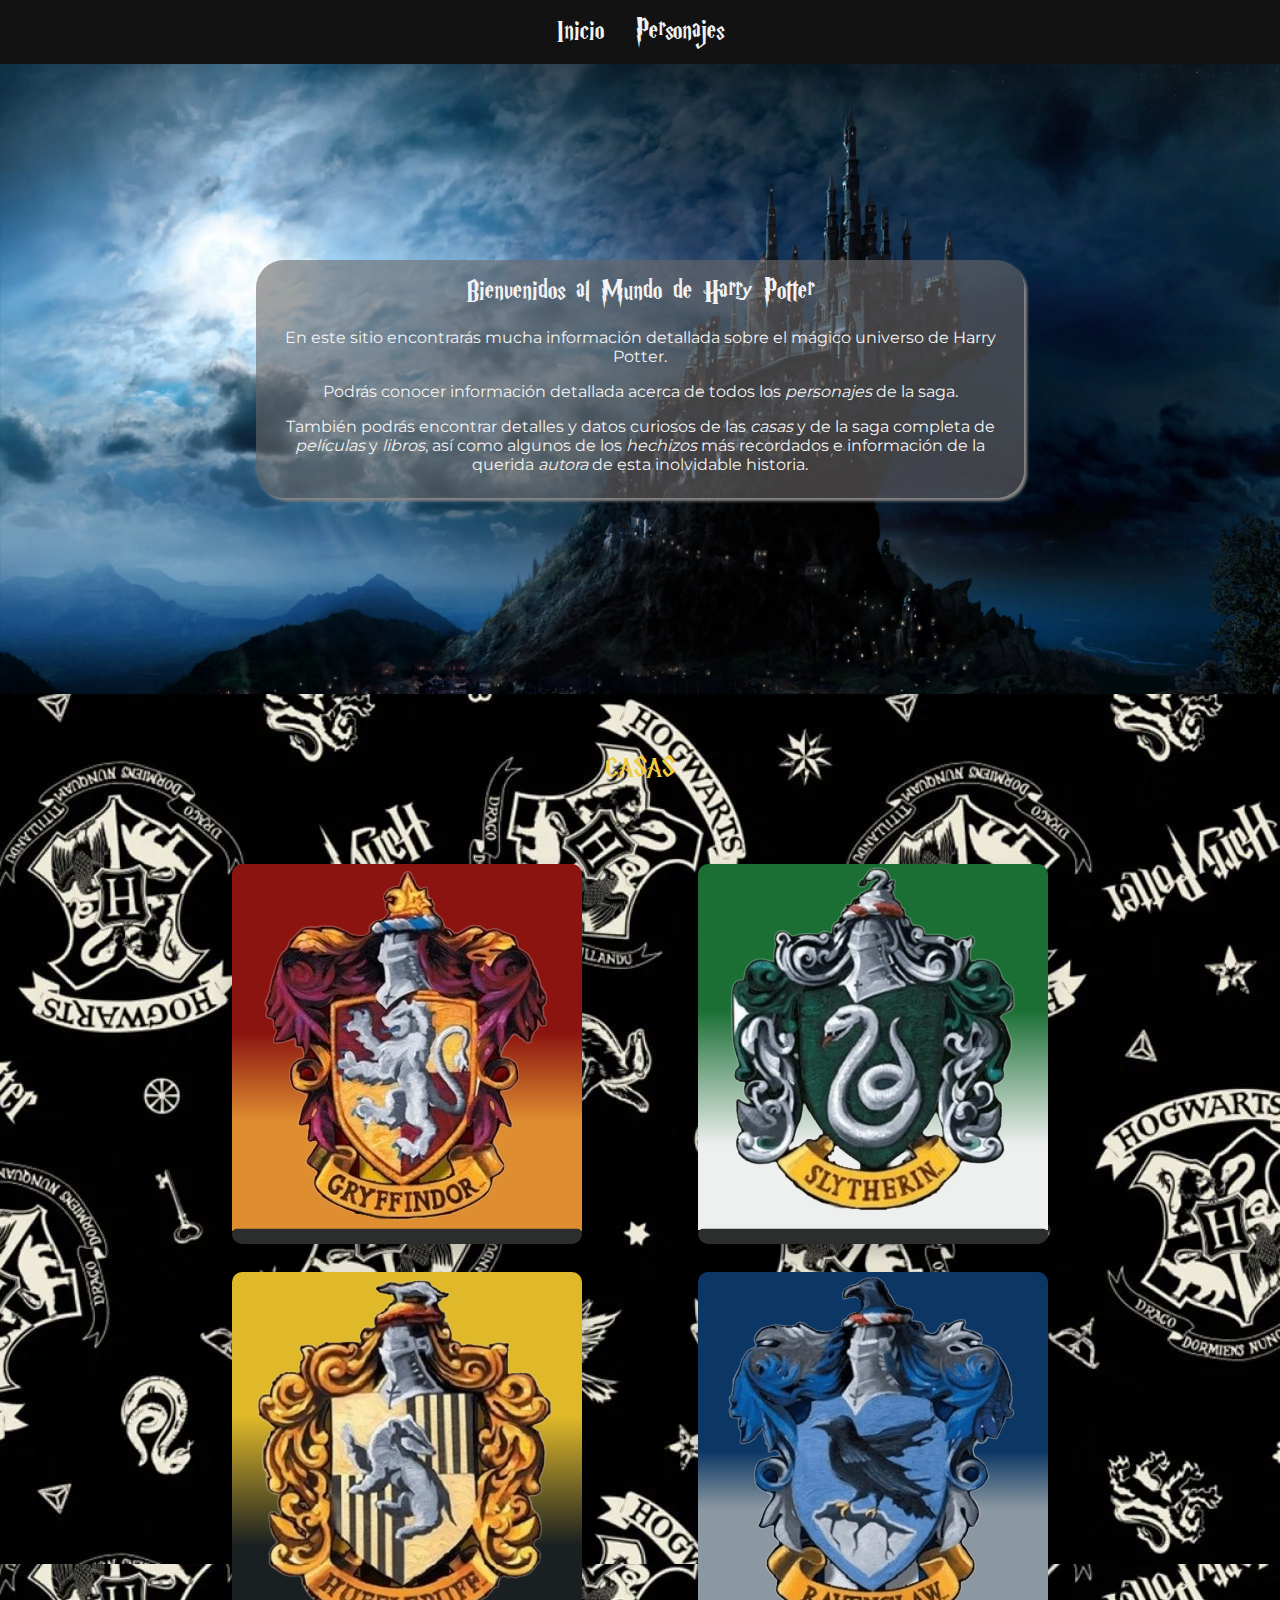
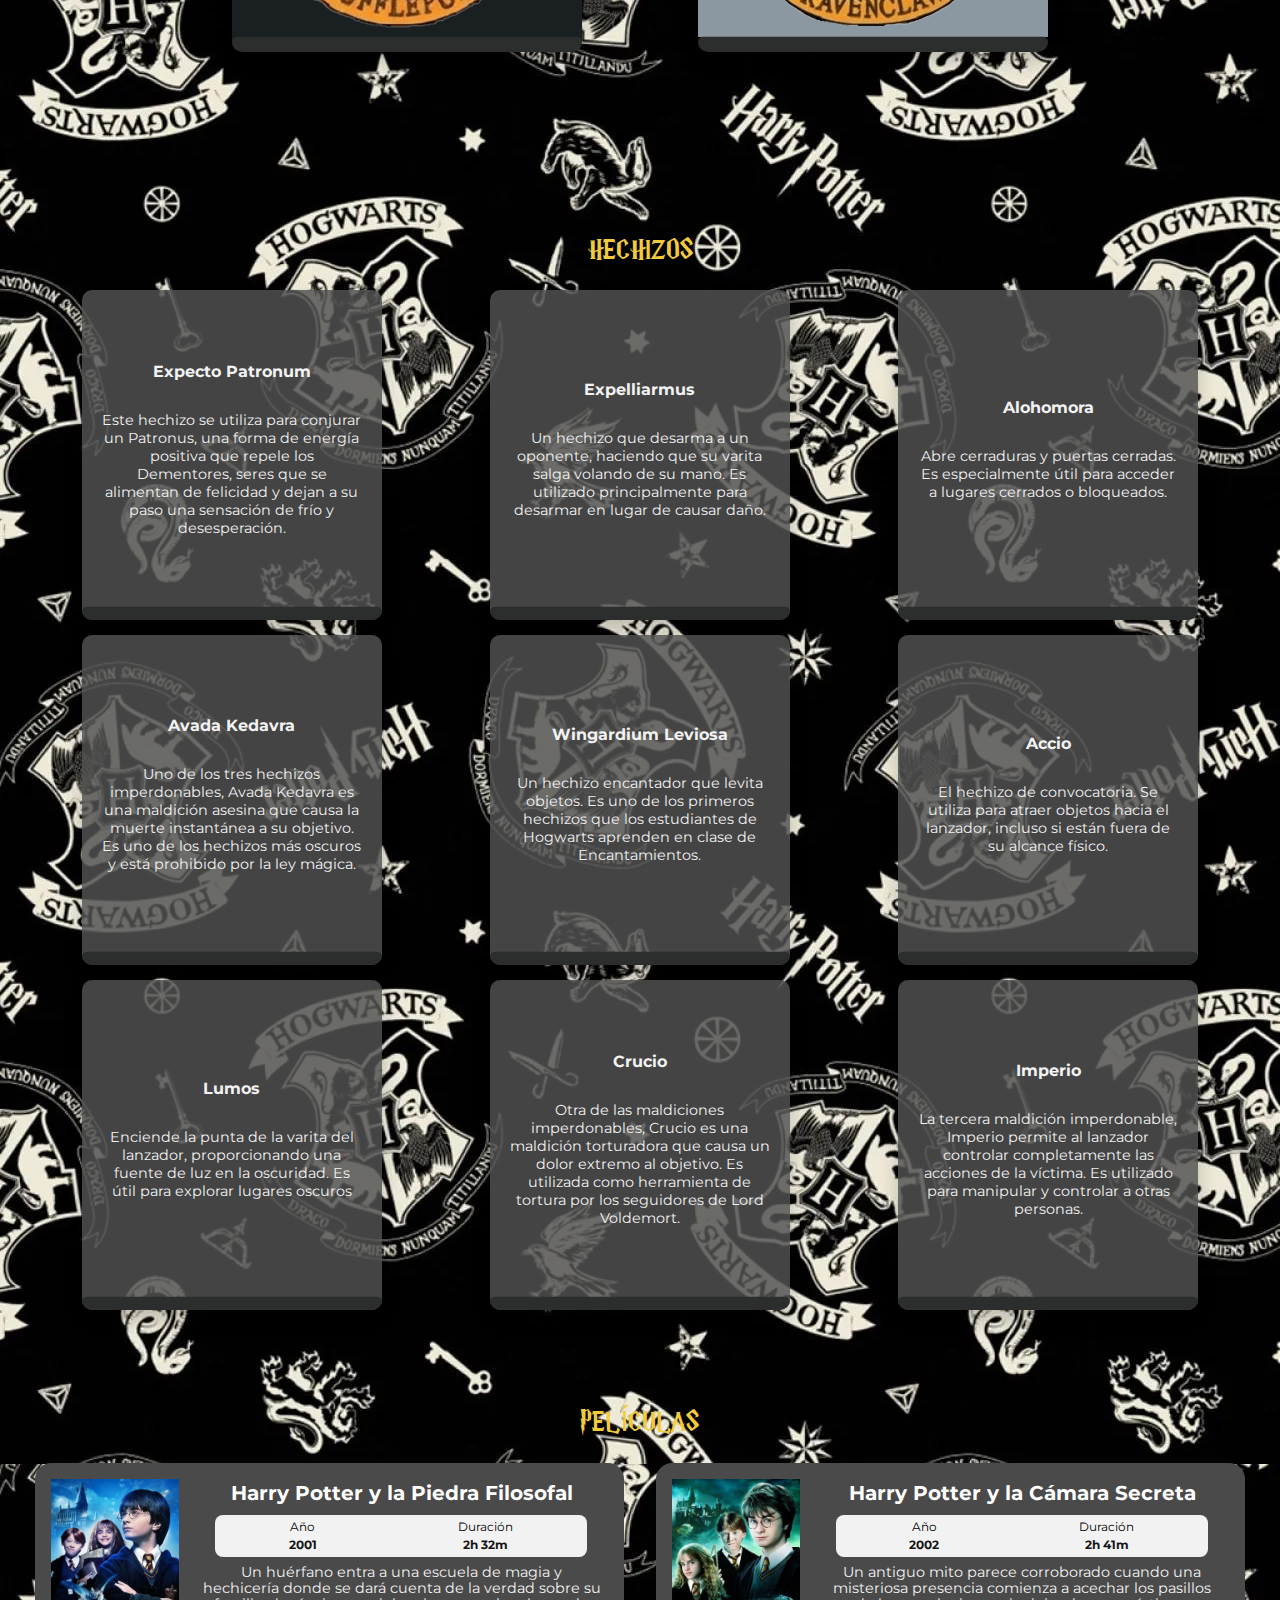
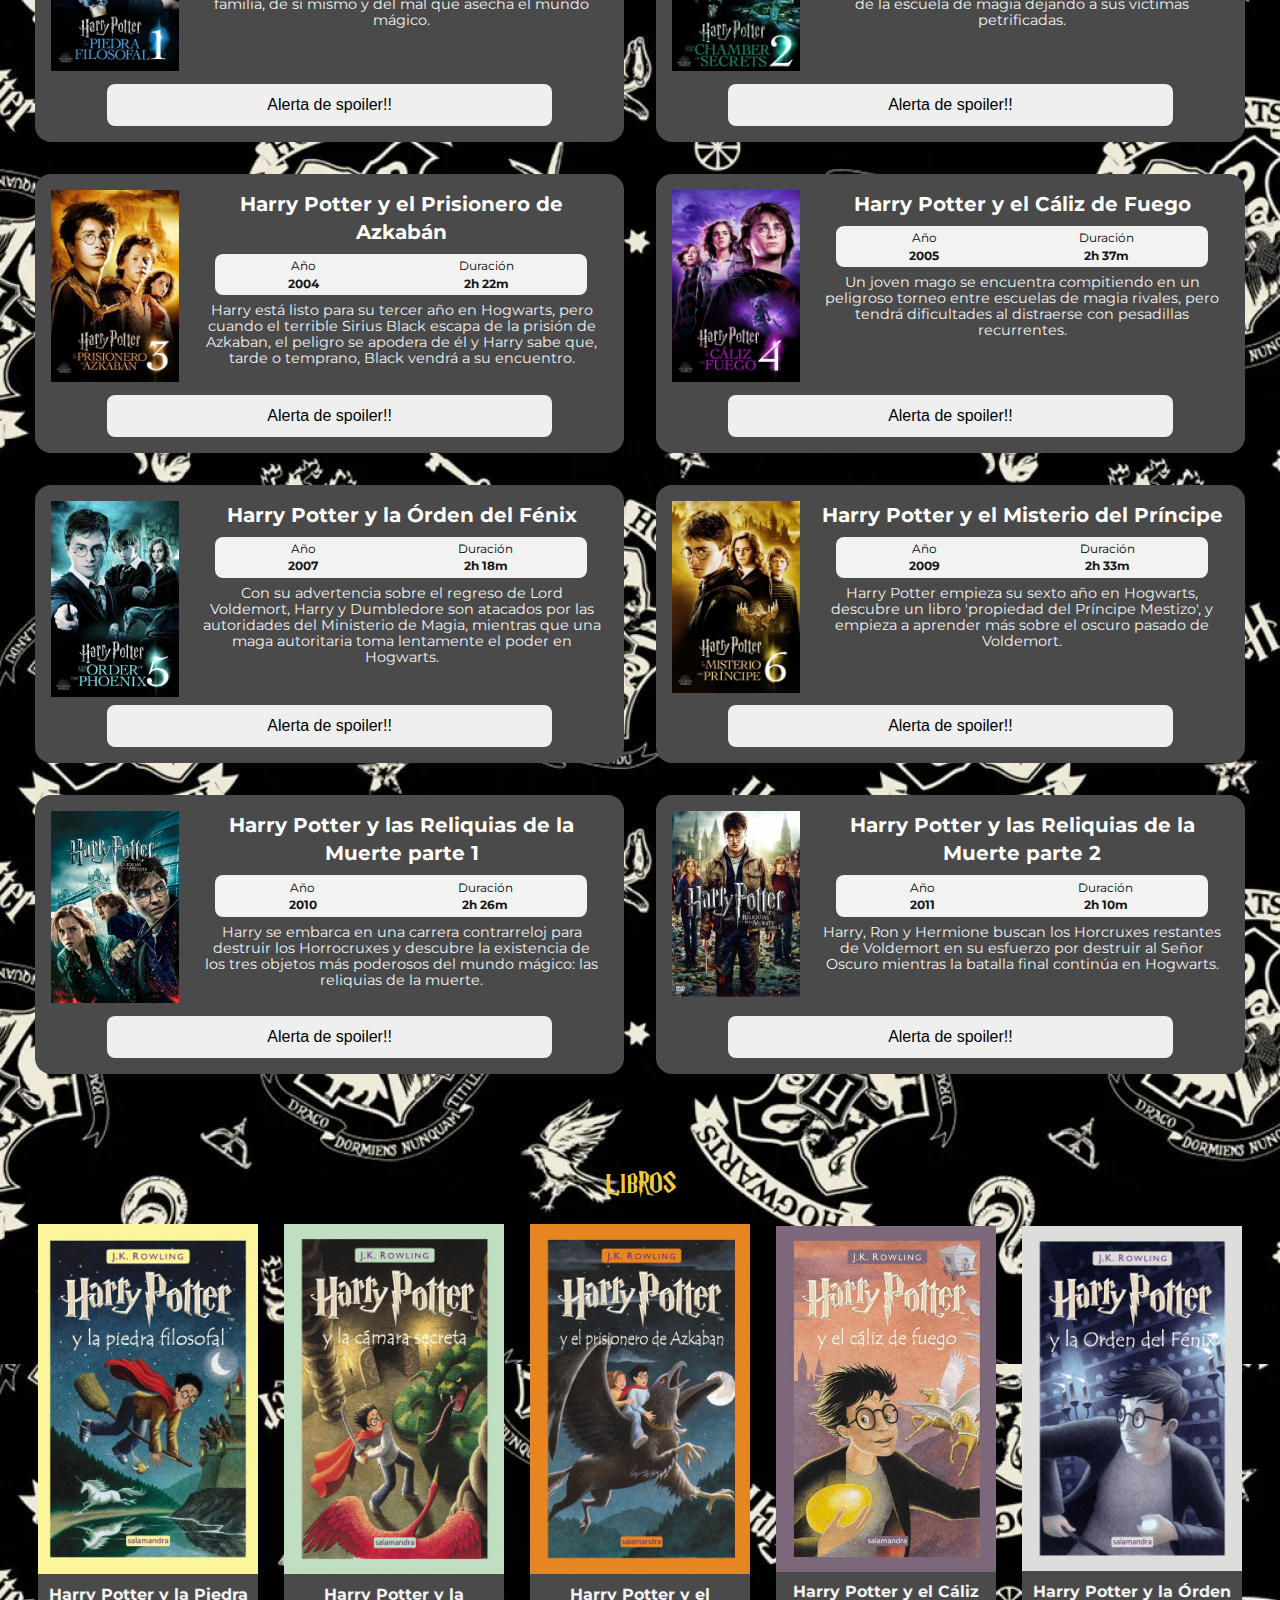
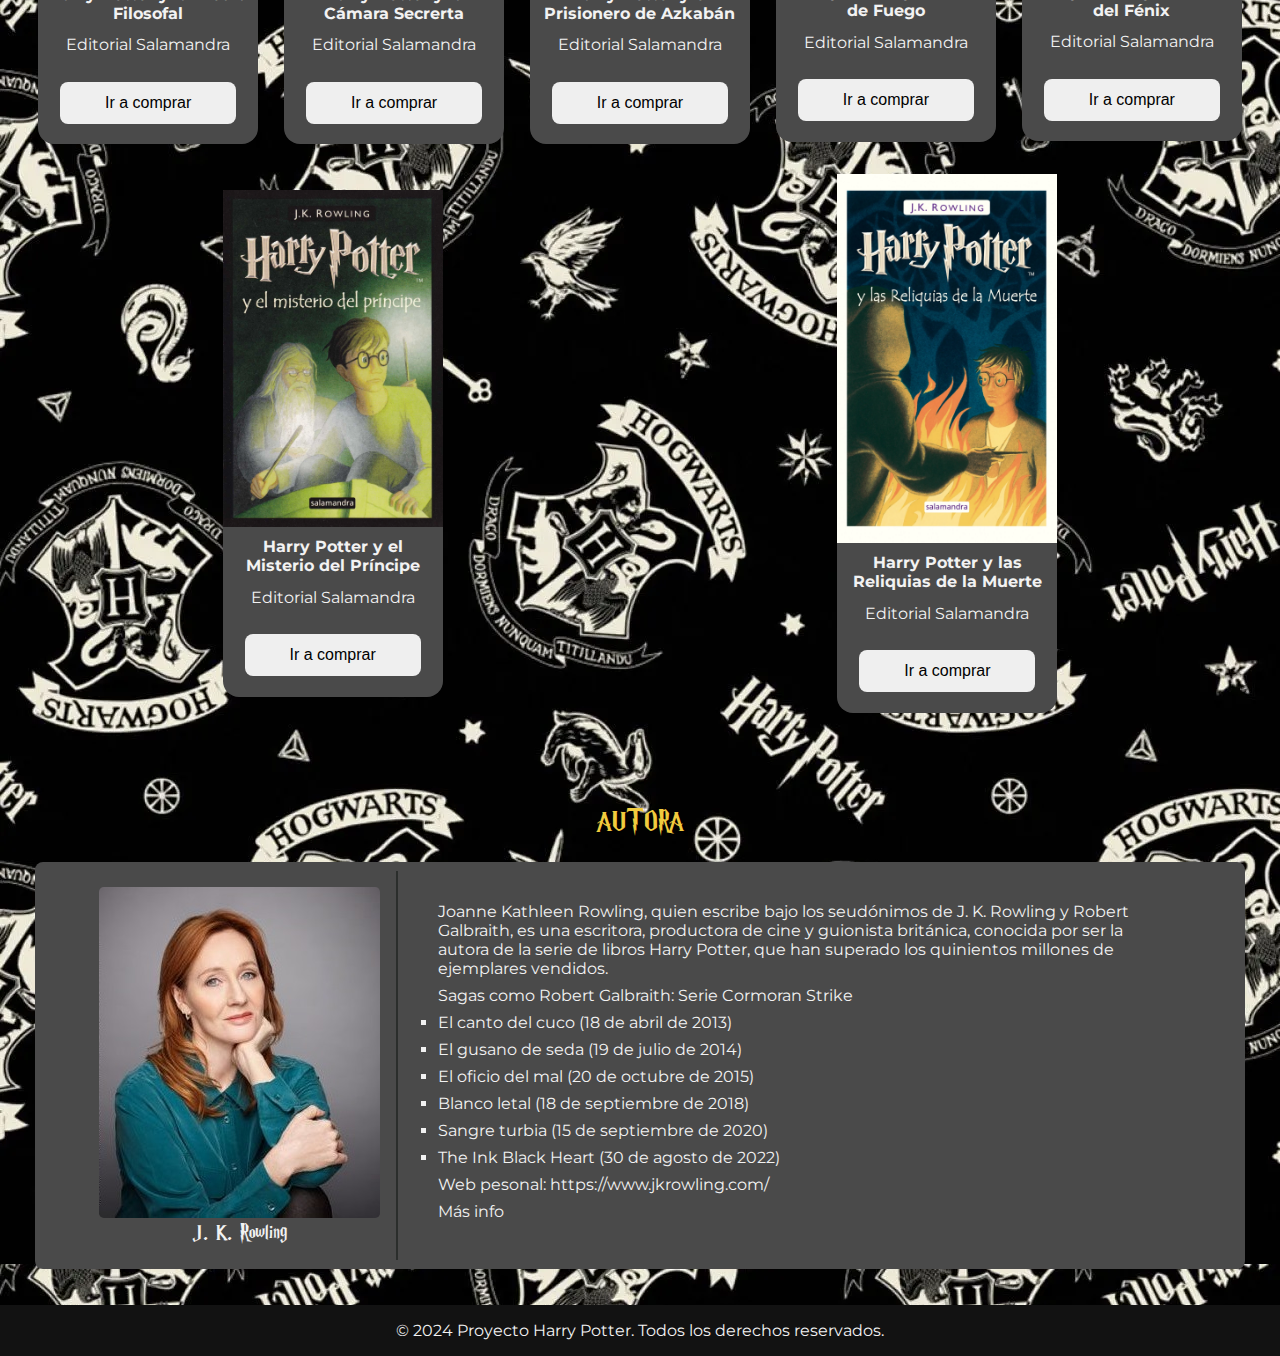
==== commit 38cd0335: "add: responsive" ====
--- a/index.html
+++ b/index.html
@@ -25,8 +25,8 @@
           <h1>Bienvenidos al Mundo de Harry Potter</h1>
           <p>En este sitio encontrarás mucha información detallada sobre el mágico universo de
           Harry Potter.</p>
-          <p>Podrás conocer información detallada acerca de todos los <a href="/pages/personajes.html">personajes</a> de la saga.</p>
-          <p>También podrás encontrar detalles y datos curiosos de las <a href="/#s-house">casas</a> y de la saga completa de <a href="/#s-movies">películas</a> y <a href="/#s-books">libros</a>, así como algunos de los <a href="/#s-spells">hechizos</a> más recordados e información de la querida <a href="/#s-auth">autora</a> de esta inolvidable historia.</p>
+          <p>Podrás conocer información detallada acerca de todos los <a href="/pages/personajes.html"><i>personajes</i></a> de la saga.</p>
+          <p>También podrás encontrar detalles y datos curiosos de las <a href="/#s-house"><i>casas</i></a> y de la saga completa de <a href="/#s-movies"><i>películas</i></a> y <a href="/#s-books"><i>libros</i></a>, así como algunos de los <a href="/#s-spells"><i>hechizos</i></a> más recordados e información de la querida <a href="/#s-auth"><i>autora</i></a> de esta inolvidable historia.</p>
         </div>
 
       </section>
--- a/styles/template.css
+++ b/styles/template.css
@@ -18,12 +18,11 @@
     --primary-color-dark: #121212;
     --secondary-color-dark: #4a4a4a;
     --tertiary-color-dark: #2b2e2c;
-    --complementary-color-dark: #f1cb3e;
-    --text-color-dark: #f2f2f2;
     --primary-color-light: #78afcf;
     --secondary-color-light: #dee1e2;
     --tertiary-color-light: #9dd0ee;
-    --complementary-color-light: #f1cb3e;
+    --complementary-color: #f1cb3e;
+    --text-color-dark: #f2f2f2;
     --text-color-light: #141414;
     --font-family-titles: HARRYP,
         'Gill Sans',
@@ -38,6 +37,16 @@
         'Gill Sans MT',
         'Trebuchet MS',
         sans-serif;
+}
+
+main {
+    text-align: center;
+    background-color: var(--secondary-color-dark);
+    color: var(--text-color-dark);
+}
+
+section {
+    padding: 2.2em;
 }
 
 h1,
@@ -74,22 +83,19 @@
     font-size: 2rem;
 }
 
-main {
-    text-align: center;
-    background-color: var(--secondary-color-dark);
-    color: var(--text-color-dark);
-}
-
 ul li {
     list-style: none;
 }
 
+h2 {
+    padding: 25px;
+    color: var(--complementary-color);
+    font-weight: 500;
+    font-size: 1.8em;
+}
+
 a {
     text-decoration: none; 
-}
-
-h2 {
-    padding: 25px;
 }
 
 footer {
--- a/styles/styles.css
+++ b/styles/styles.css
@@ -1,5 +1,5 @@
 main {
-  background: url(../assets/img/pattern/patronHP.webp);
+  background: url(../assets/img/pattern/hp-pattern-dark.webp);
 }
 
 .s-intro {
@@ -40,6 +40,10 @@
 .welcome p a{
   color: var(--text-color-dark);
   font-family: var(--font-family-texts);
+}
+
+.welcome p a:hover {
+  color: var(--complementary-color);
 }
 
 #houses-list{
@@ -187,12 +191,6 @@
   opacity: 0;
 }
 
-.s-spells {
-  background: url(../assets/img/walls/wallpaperflare.com_wallpaper2.webp);
-  background-size: contain;
-  padding: 2.3em;
-}
-
 .spells-list {
   display: grid;
   grid-template-columns: repeat(3, 1fr);
@@ -201,10 +199,6 @@
   justify-items: center;
 }
 
-.s-movies {
-  padding: 0 2.5rem 2.5rem 2.5rem;
-}
-
 #movies-list {
   display: grid;
   grid-template-columns: repeat(2, 1fr);
@@ -215,7 +209,7 @@
   min-width: 65%;
   min-height:max-content;
   border-radius: 1rem;
-  background-color: rgba(31, 41, 55, 1);
+  background-color: var(--secondary-color-dark);
   padding: 1rem;
 }
 
@@ -304,12 +298,6 @@
   font-size: 0.9em;
 }
 
-.s-books {
-  background: url(../assets/img/walls/wallpaperflare.com_wallpaper3.webp);
-  background-size: contain;
-  padding-bottom: 2em;
-}
-
 #books-list {
   display: flex;
   flex-wrap: wrap;
@@ -346,18 +334,18 @@
   padding: 0.5rem 1rem;
   font-size: 1rem;
   line-height: 1.5rem;
-}
-
-.s-auth {
-  padding-bottom: 2em;
+  cursor: pointer;
 }
 
 .auth-bio {
   display: flex;
   align-items: center;
-  justify-content: center;
+  justify-items: center;
   text-align: center;
   padding: 0 3em;
+  background-color: var(--secondary-color-dark);
+  margin: 0 auto;
+  border-radius: 0.5em;
 }
 
 .auth-bio h3 {
@@ -367,14 +355,16 @@
 }
 
 .bio-img {
-  border: 1px solid rgb(50, 60, 205)
+    padding: 1em;
+    border-right: 2px solid var(--tertiary-color-dark);
+}
+
+.bio-img img {
+  border-radius: 0.3em;  
 }
 
 .bio-info {
-  background: rgba(107, 103, 103, 0.6);
   padding: 2.5em;
-  border-top-right-radius: 10px;
-  border-bottom-right-radius: 10px
 }
 
 .bio-info p, 
@@ -386,6 +376,10 @@
   margin-bottom: 0.5em;
 }
 
+.bio-info li {
+  list-style: square;
+}
+
 .bio-info li, 
 .bio-info .pers-web {
   margin-top: 0.5em;
@@ -396,7 +390,188 @@
   color: var(--text-color-dark);
 }
 
-
+@media (max-width: 900px) {
+  #houses-list {
+      grid-template-columns: repeat(1, 1fr);  
+    }
+
+   .spells-list {
+     grid-template-columns: repeat(2, 1fr);
+   }
+
+    #movies-list {
+      grid-template-columns: repeat(2, 1fr);
+    }
+
+    .movie-card {
+      min-width: 65%;
+      min-height: max-content;
+    }
+
+    .info {
+      display: flex;
+      flex-direction: column;
+      align-items: center;
+      grid-gap: 1rem;
+      gap: 1rem;
+    }
+
+    .name h4 {
+      font-size: 0.8em;
+    }
+
+    .synopsis {
+      font-size: 0.8em;
+      line-height: 1.2rem;
+      color: var(--text-color-dark);
+      padding: 1em;
+    }
+
+    .request {
+      margin-top: 2rem;
+      width: 90%;
+      border: 1px solid transparent;
+      border-radius: 0.5rem;
+      padding: 0.5rem 1rem;
+      font-size: 1rem;
+      line-height: 1.5rem;
+    }
+
+    .mov-spoiler {
+      display: none;
+      padding: 0.5em;
+      font-size: 0.8em;
+    }
+
+    .bio-info {
+      padding: 1.3em;
+    }
+}
+
+@media (max-width: 680px) {
+  .auth-bio {
+      display: flex;
+      flex-direction: column;
+      align-items: center;
+      justify-items: center;
+      text-align: center;
+      padding: 0 3em;
+      background-color: var(--secondary-color-dark);
+      margin: 0 auto;
+      border-radius: 0.5em;
+    }
+
+    .auth-bio h3 {
+      font-weight: 500;
+      font-size: 1.4em;
+      color: var(--text-color-dark);
+      padding: 0.3em;
+    }
+
+    .bio-img {
+      padding: 1em;
+      border-right: 0;
+      width: 250px;
+      height: 300px;
+      margin-top: 1em;
+    }
+
+    .bio-img img {
+      border-radius: 0.3em;
+      width: 100%;
+    }
+
+    .bio-info {
+      padding: 2em 0.1em 1em 0.1em;
+      line-height: 1.5rem;
+      font-size: 0.8em
+    }
+
+    .bio-info p,
+    .bio-info ul {
+      text-align: left;
+    }
+
+    .bio-info p {
+      margin-bottom: 0.5em;
+    }
+
+    .bio-info li,
+    .bio-info .pers-web {
+      margin-top: 0.5em;
+    }
+
+    .bio-info a {
+      font-family: var(--font-family-texts);
+      color: var(--text-color-dark);
+    }
+}
+
+@media (max-width: 500px) {
+  #houses-list {
+    grid-template-columns: repeat(1, 1fr);
+    width: 100%;
+  }
+
+  .card-container, .card-container-spells {
+    width: 315px;
+    height: max-content;
+  }
+
+  .spells-list {
+    grid-template-columns: repeat(1, 1fr);
+    }
+
+  .card-container-spells {
+    width: 300px;
+    height: 300px;
+  }
+
+  #movies-list {
+    grid-template-columns: repeat(1, 1fr);
+  }
+
+  .movie-card {
+    min-width: 65%;
+    min-height: max-content;
+  }
+
+  .info {
+    display: flex;
+    flex-direction: column;
+    align-items: center;
+    grid-gap: 1rem;
+    gap: 1rem;
+  }
+
+  .name h4 {
+    font-size: 0.8em;
+  }
+
+  .synopsis {
+    font-size: 0.8em;
+    line-height: 1.2rem;
+    color: var(--text-color-dark);
+    padding: 1em;
+  }
+
+  .request {
+    margin-top: 2rem;
+    width: 90%;
+    border: 1px solid transparent;
+    border-radius: 0.5rem;
+    padding: 0.5rem 1rem;
+    font-size: 1rem;
+    line-height: 1.5rem;
+  }
+
+  .mov-spoiler {
+    display: none;
+    padding: 0.5em;
+    font-size: 0.8em;
+  }
+
+}
  
 
 
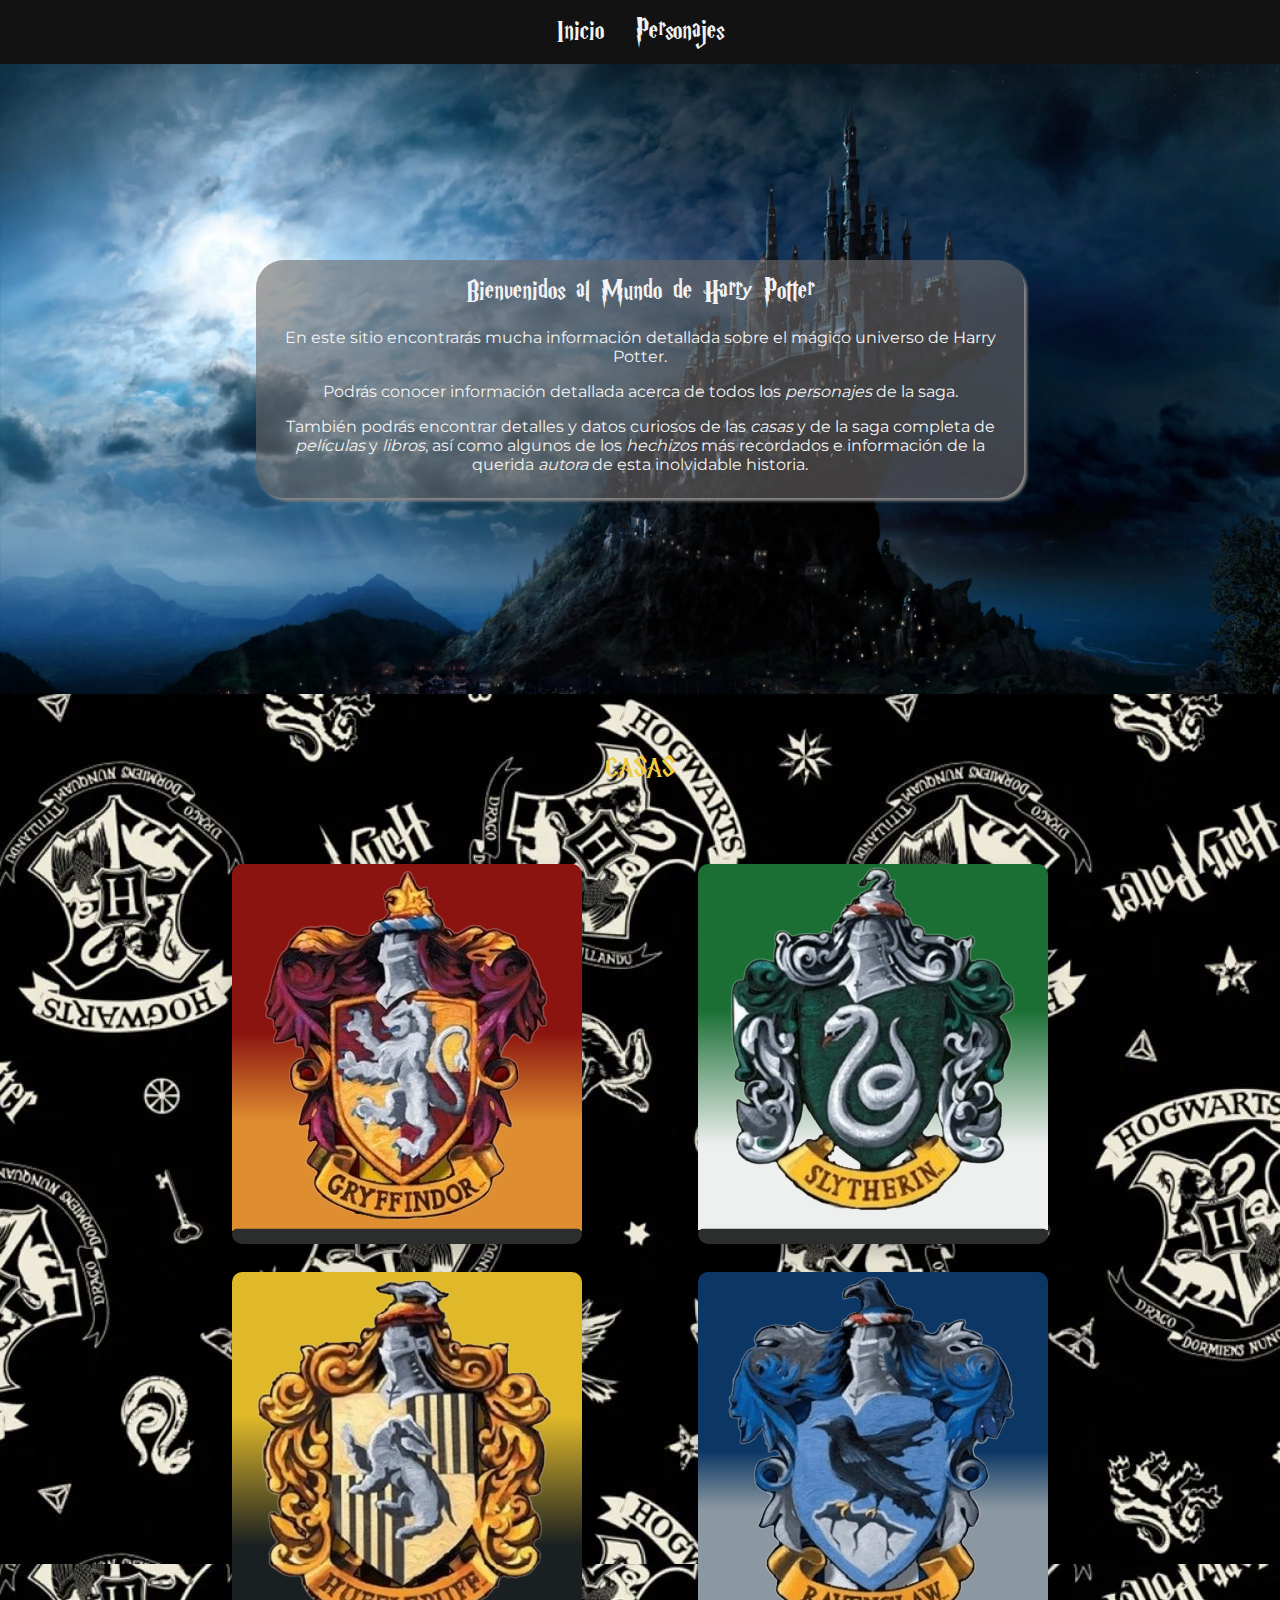
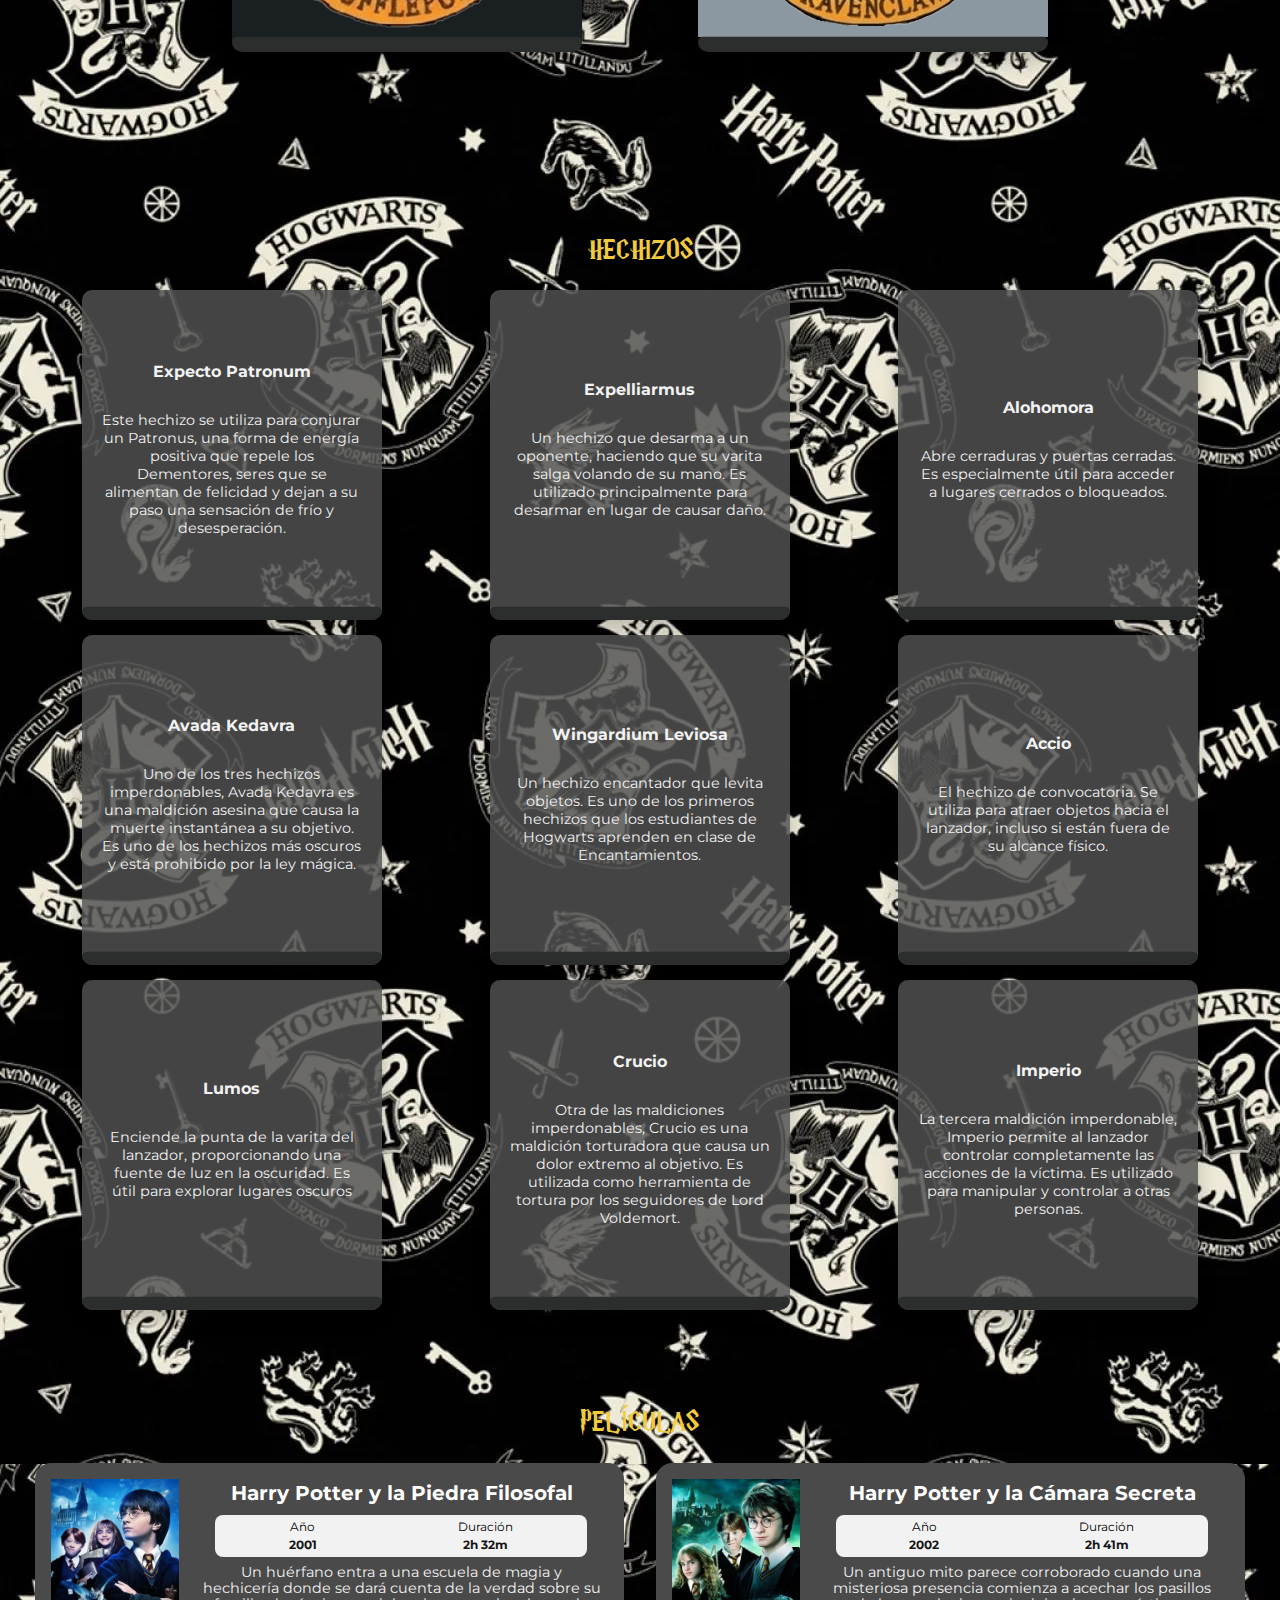
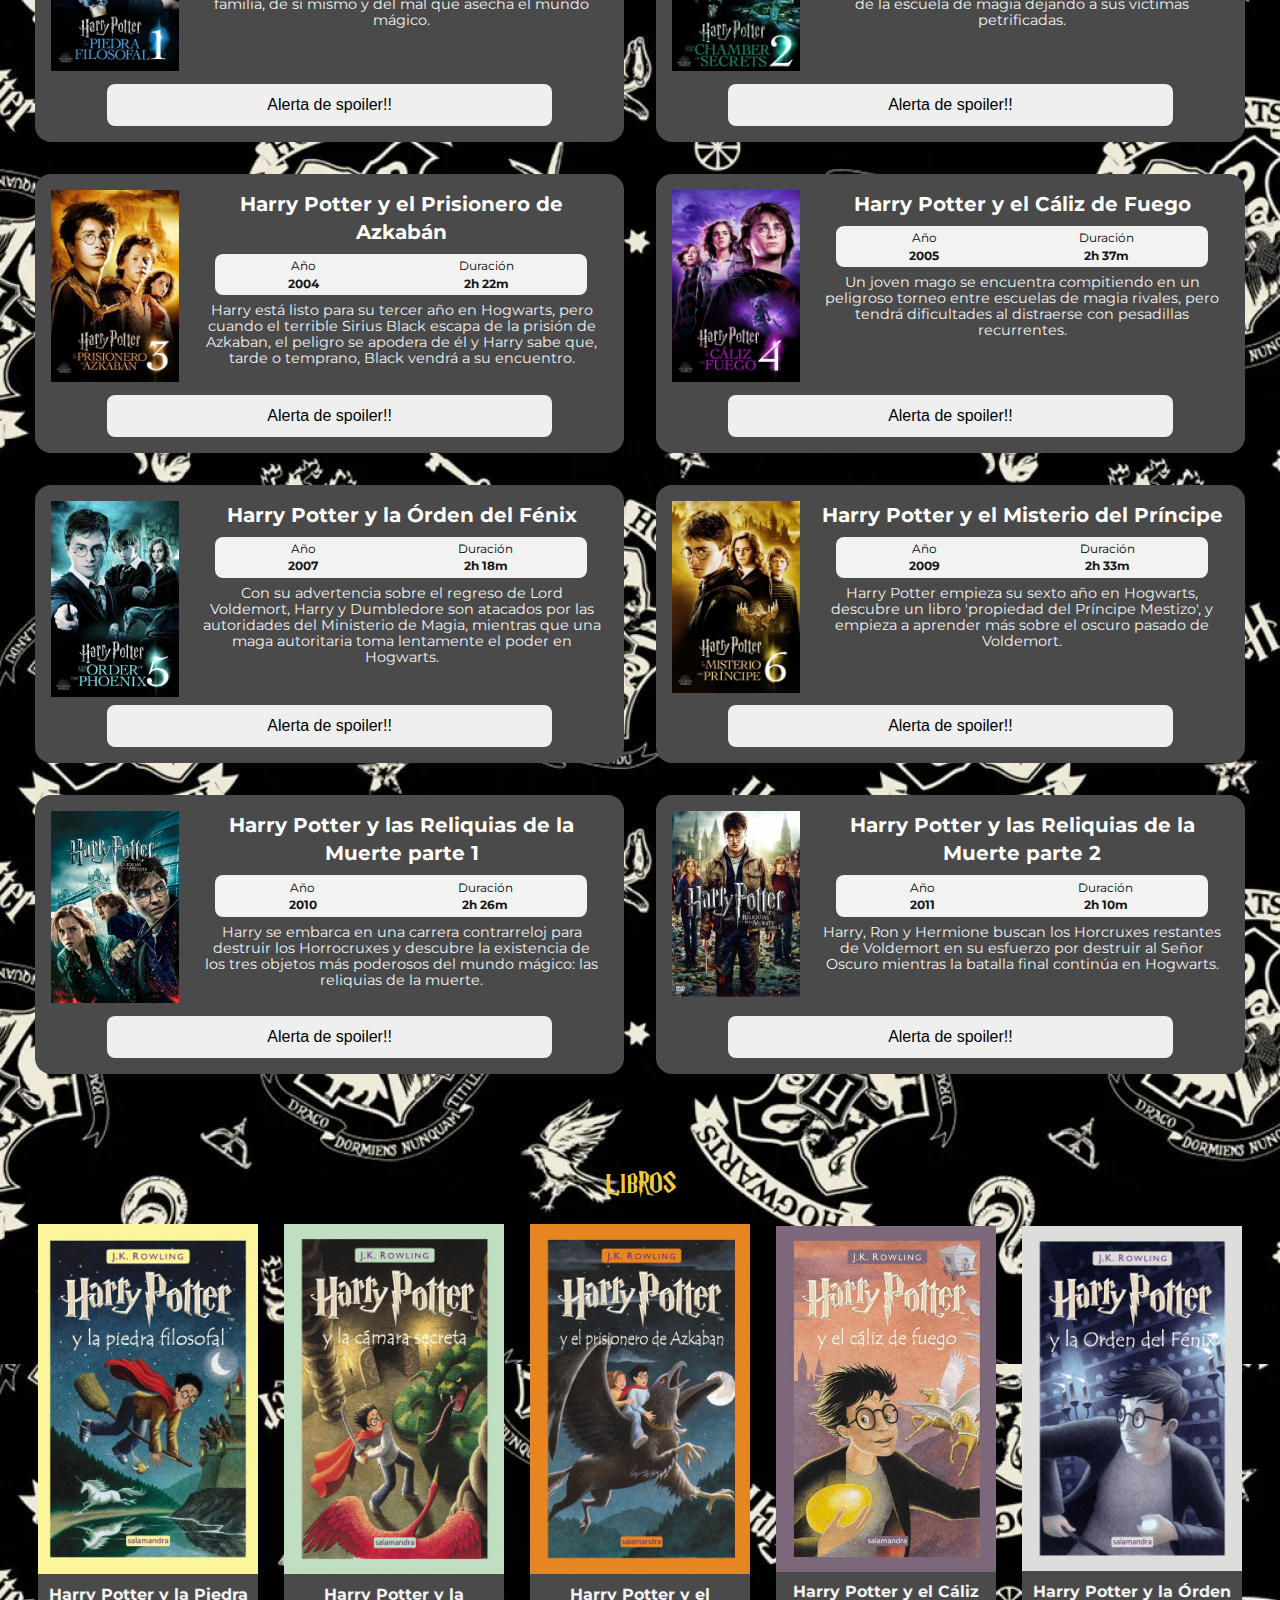
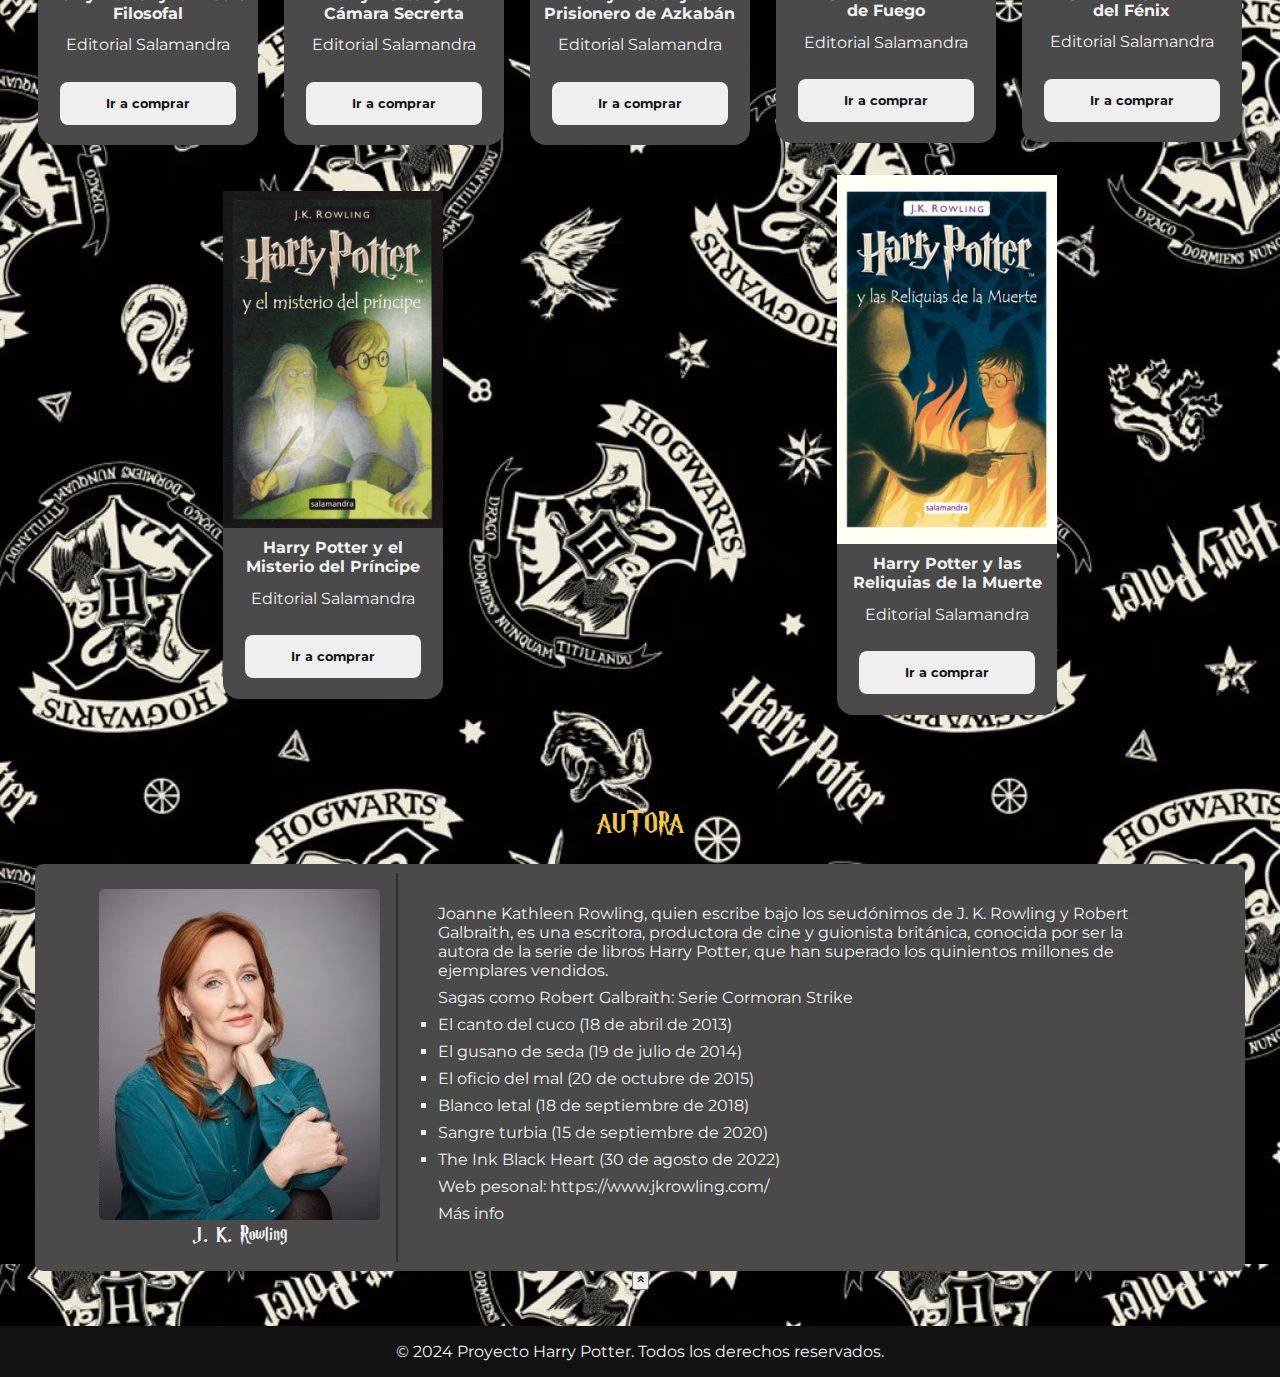
==== commit 4ccbe0ba: "add Readme.md & fix some issues" ====
--- a/index.html
+++ b/index.html
@@ -88,6 +88,7 @@
             <p><a href="https://es.wikipedia.org/wiki/J._K._Rowling" target="_blank">Más info</a></p>
           </div>
         </div>
+        <button type="button" id="scrollToTopBtn"><i class='bx bx-chevrons-up'></i></button>
       </section> 
 
     <script src="./app/index.js"></script>
--- a/styles/styles.css
+++ b/styles/styles.css
@@ -337,6 +337,14 @@
   cursor: pointer;
 }
 
+article button a {
+  font-family: var(--font-family-texts);
+  color: var(--text-color-light);
+  text-decoration: none;
+  font-size: 0.8em;
+  font-weight: bold;
+}
+
 .auth-bio {
   display: flex;
   align-items: center;
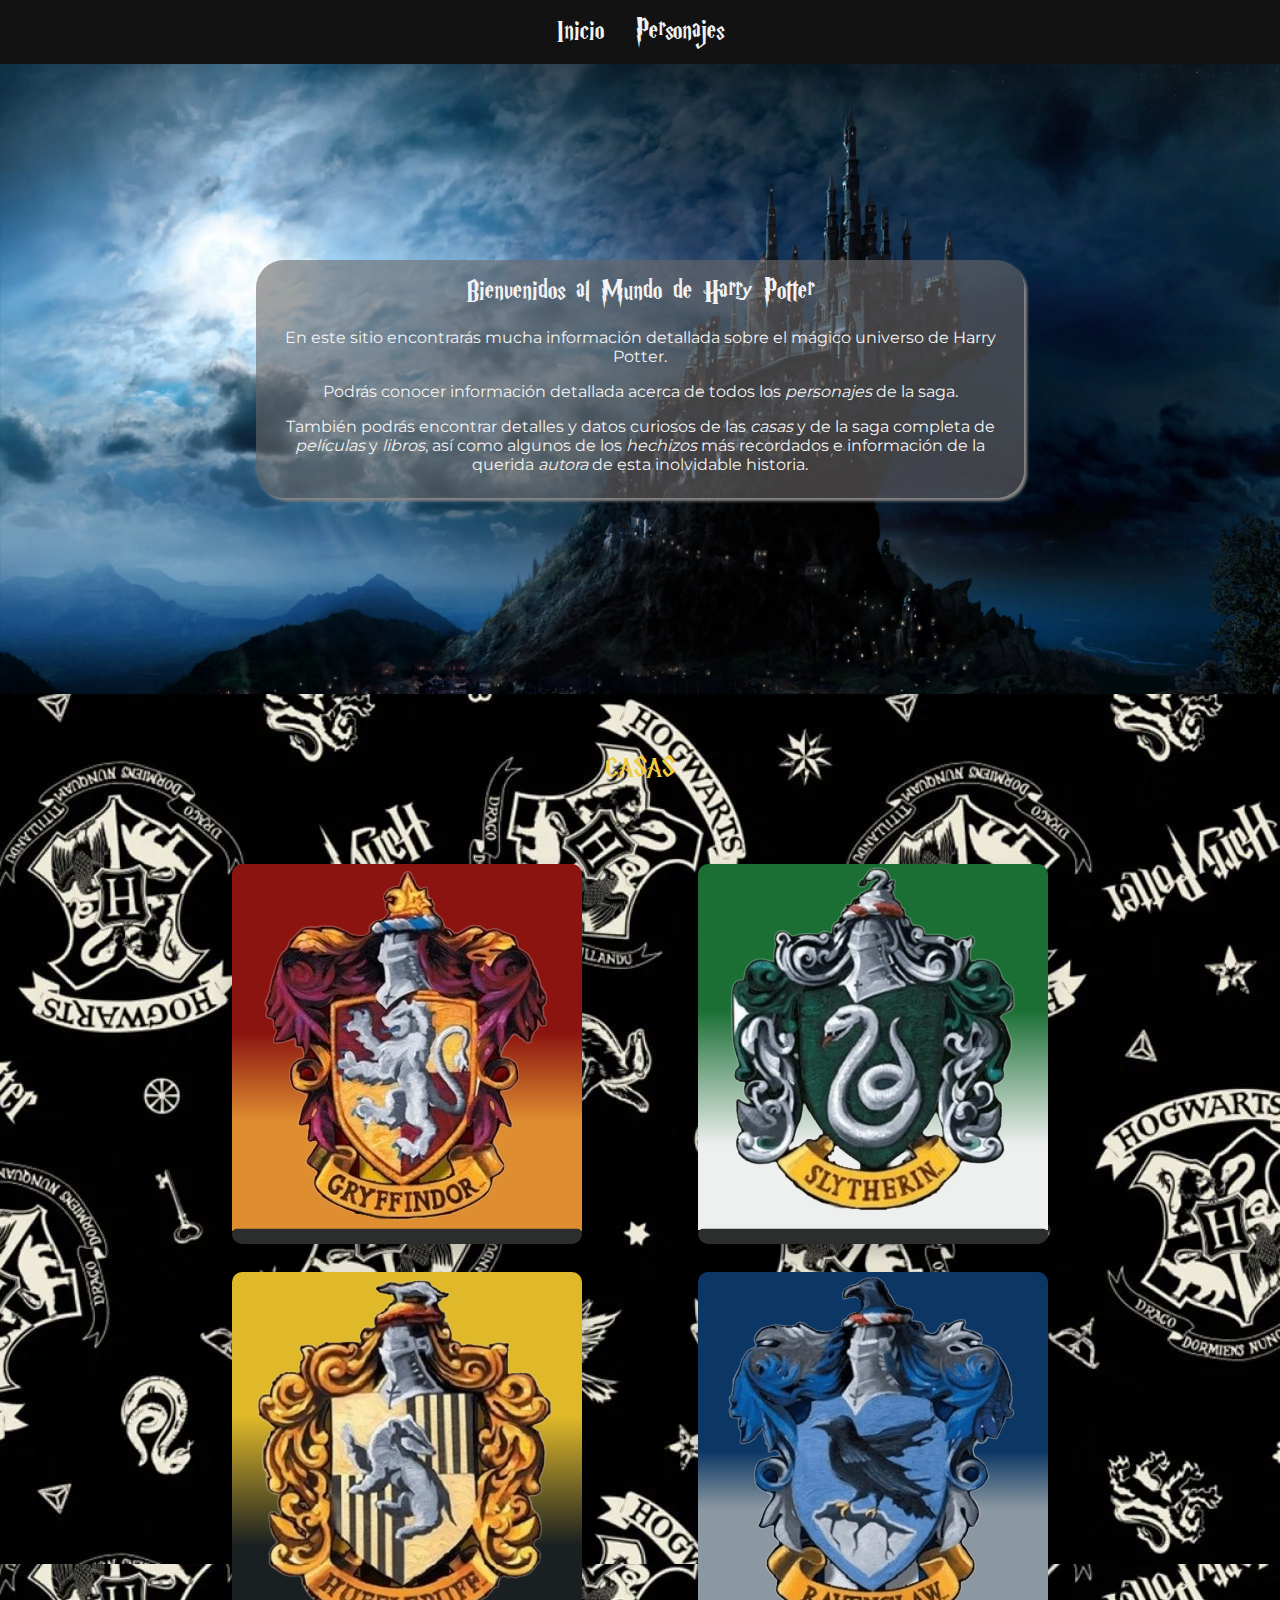
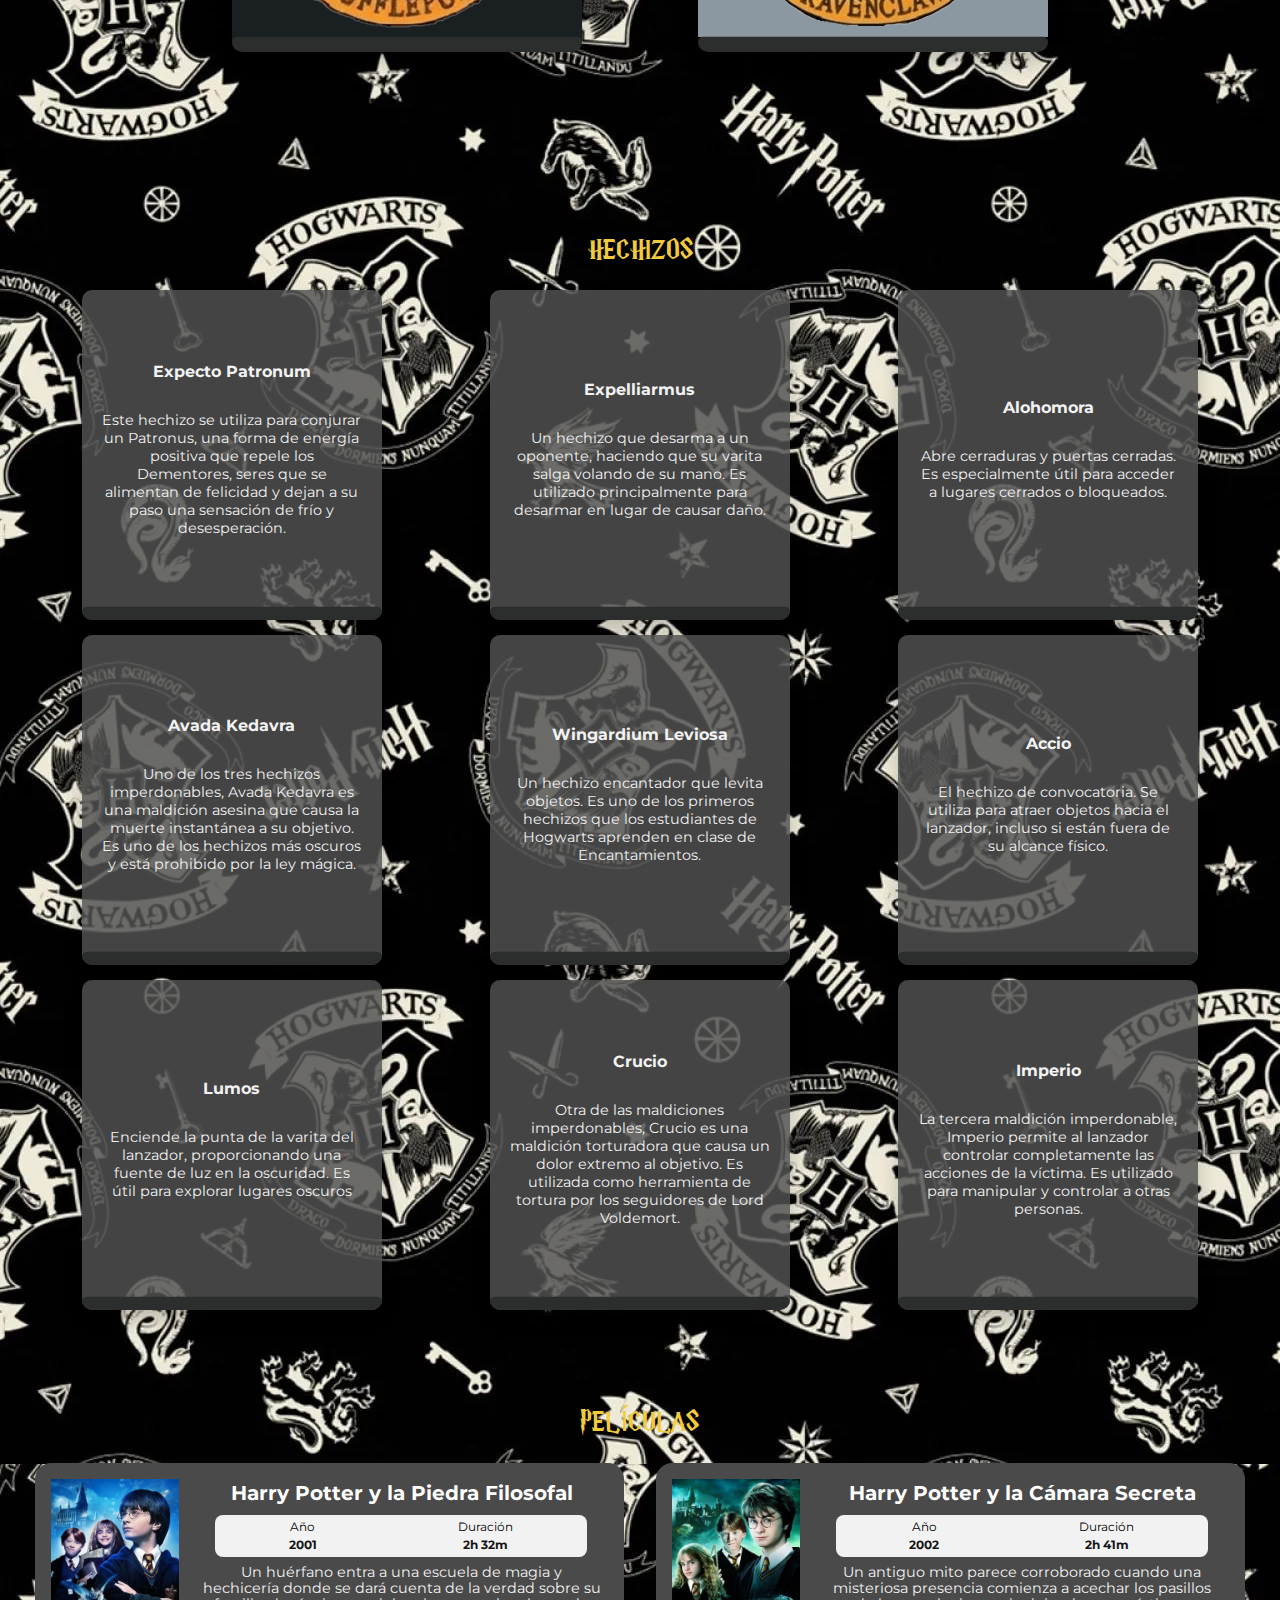
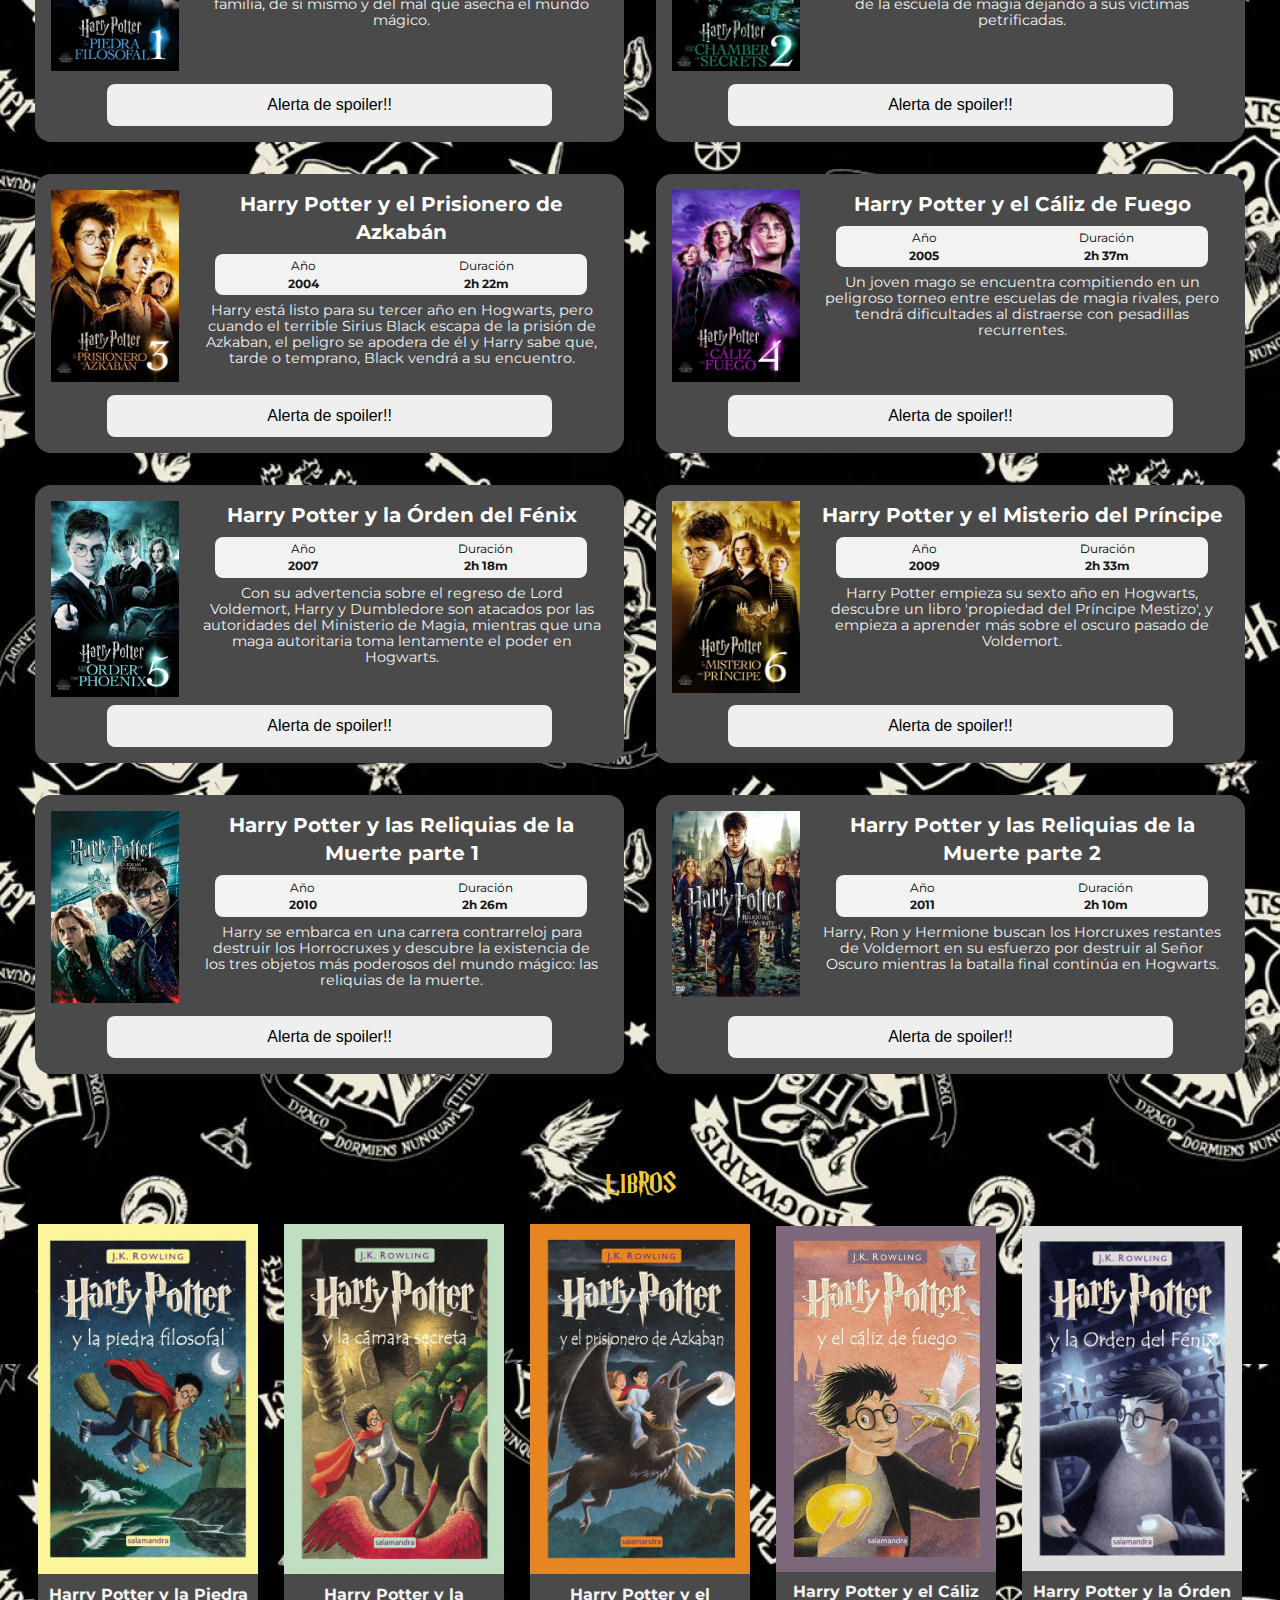
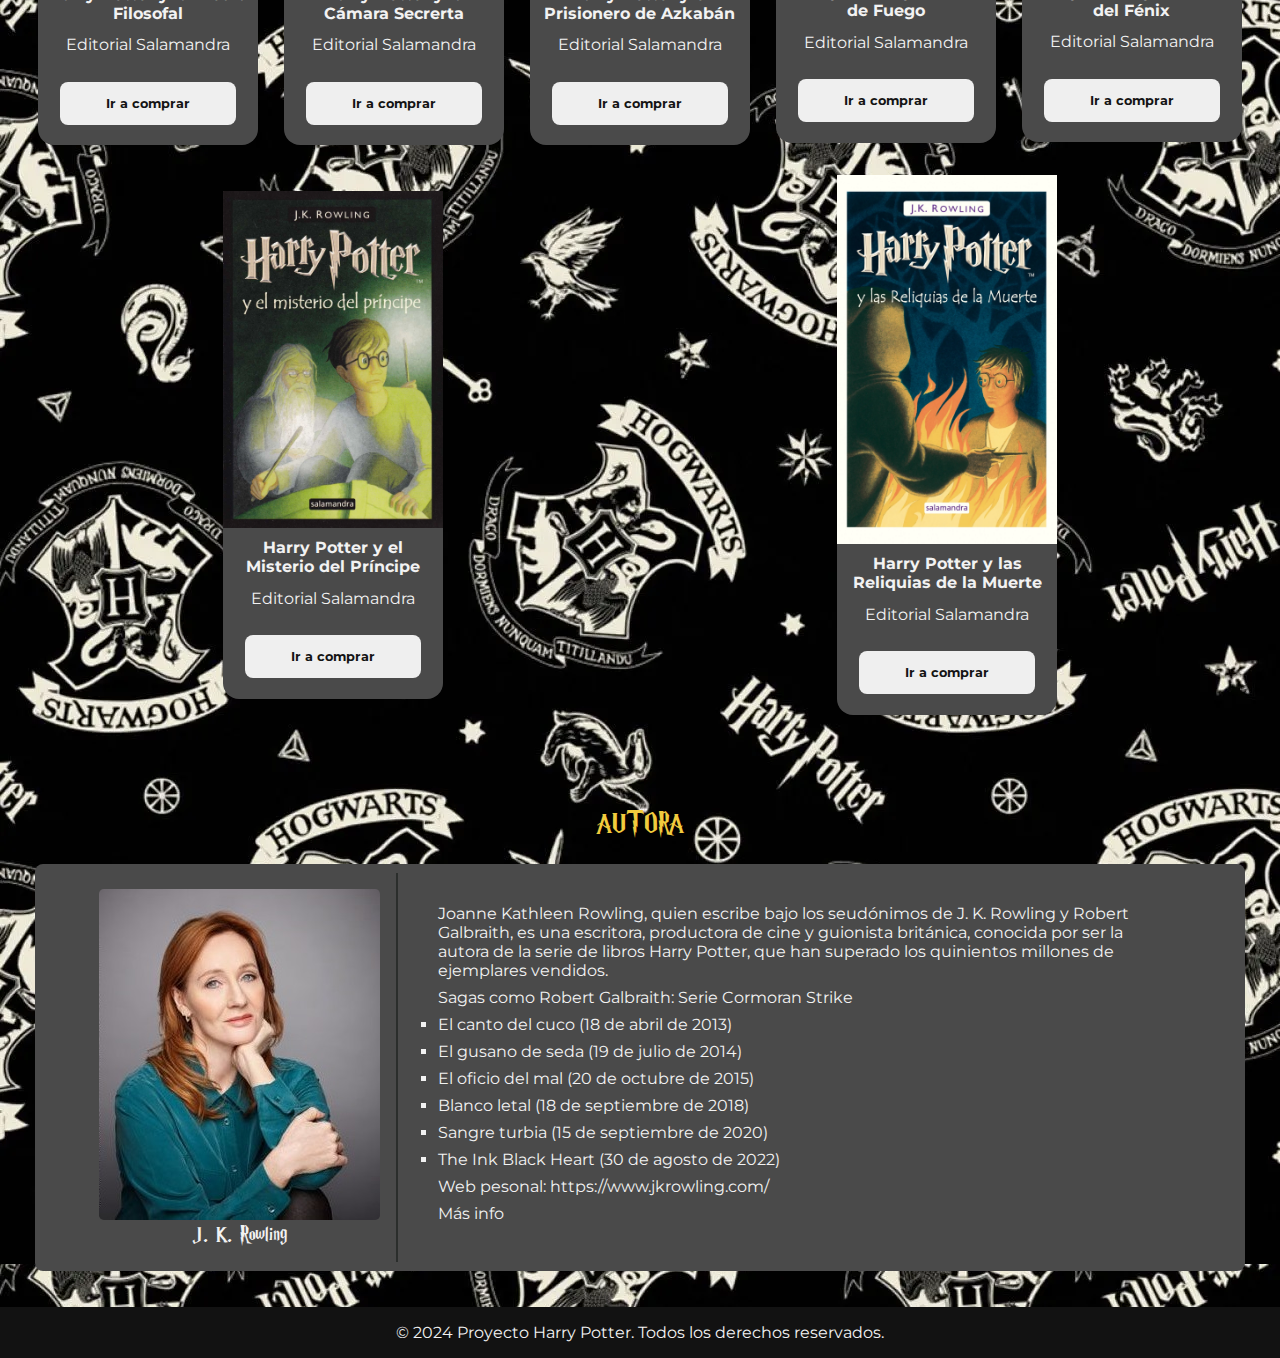
==== commit 836d64fa: "fix some details" ====
--- a/index.html
+++ b/index.html
@@ -88,7 +88,7 @@
             <p><a href="https://es.wikipedia.org/wiki/J._K._Rowling" target="_blank">Más info</a></p>
           </div>
         </div>
-        <button type="button" id="scrollToTopBtn"><i class='bx bx-chevrons-up'></i></button>
+        <!-- <button type="button" id="scrollToTopBtn"><i class='bx bx-chevrons-up'></i></button> -->
       </section> 
 
     <script src="./app/index.js"></script>
